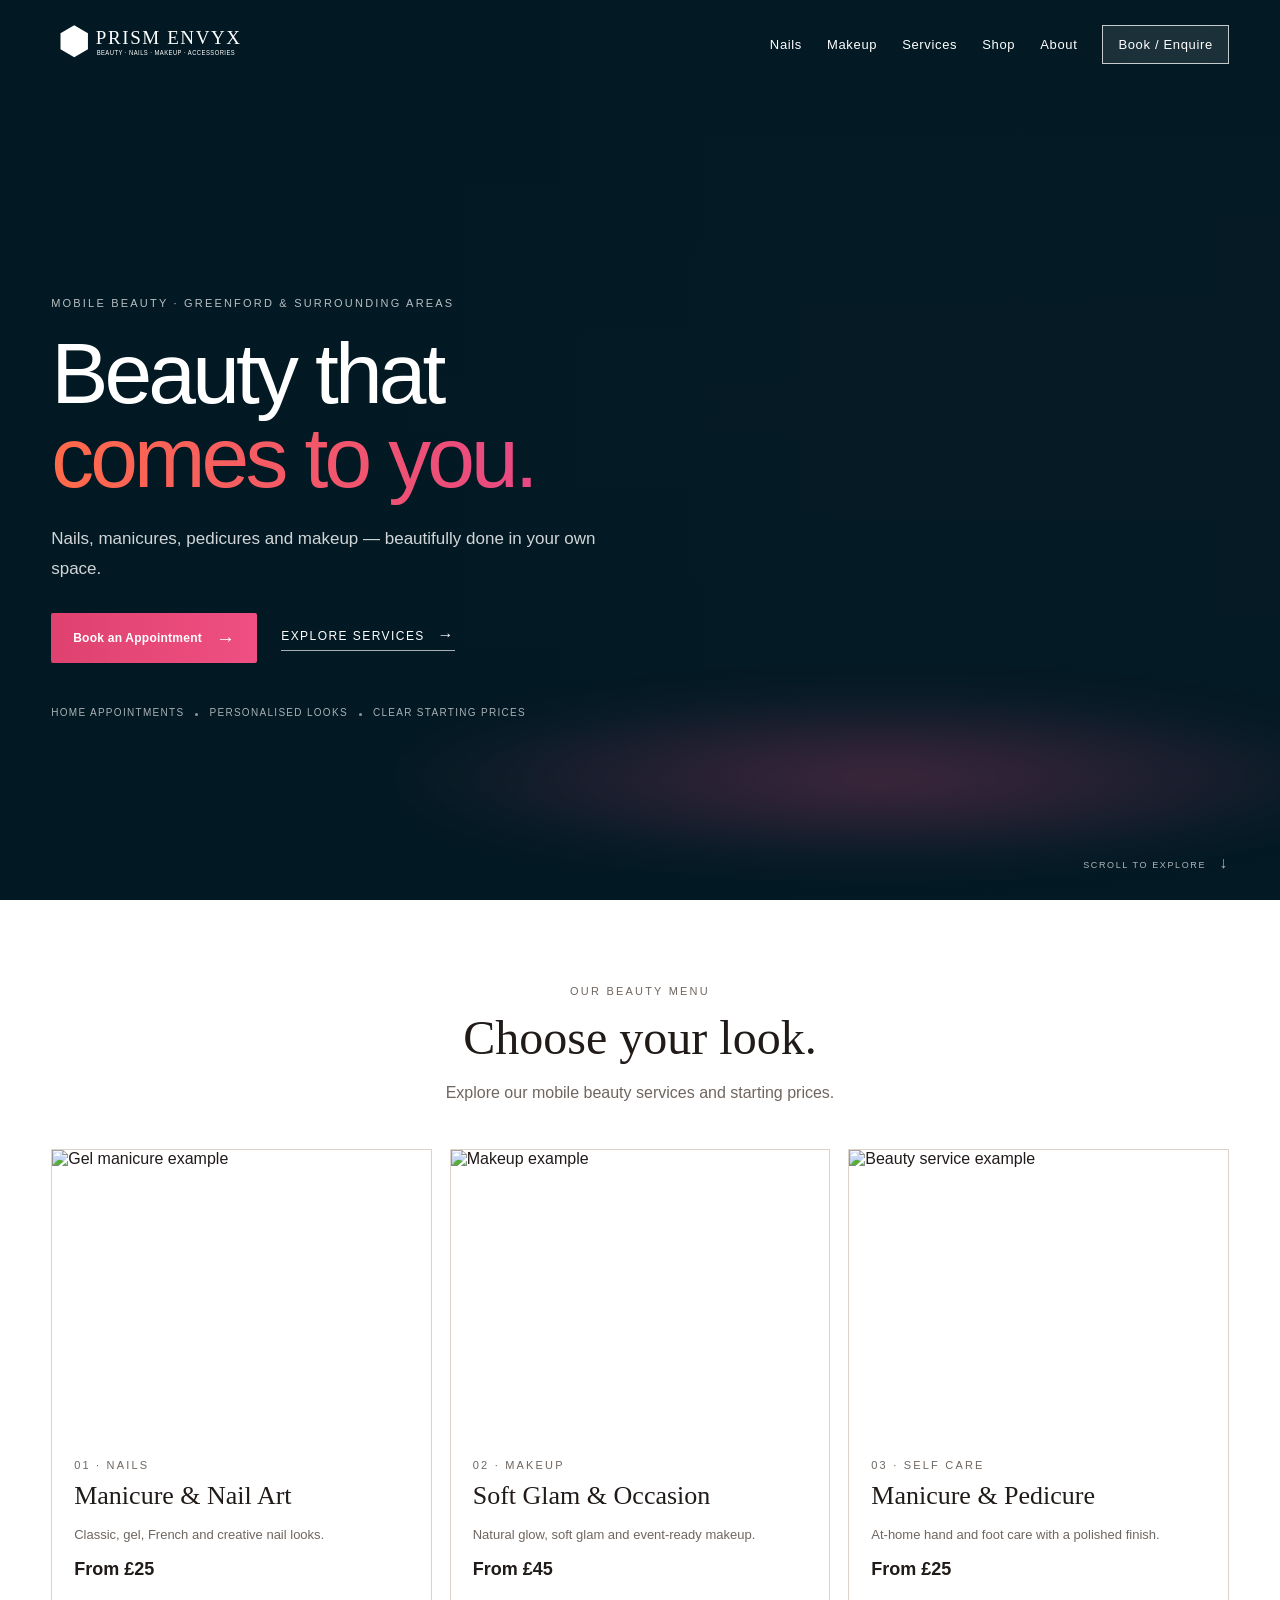
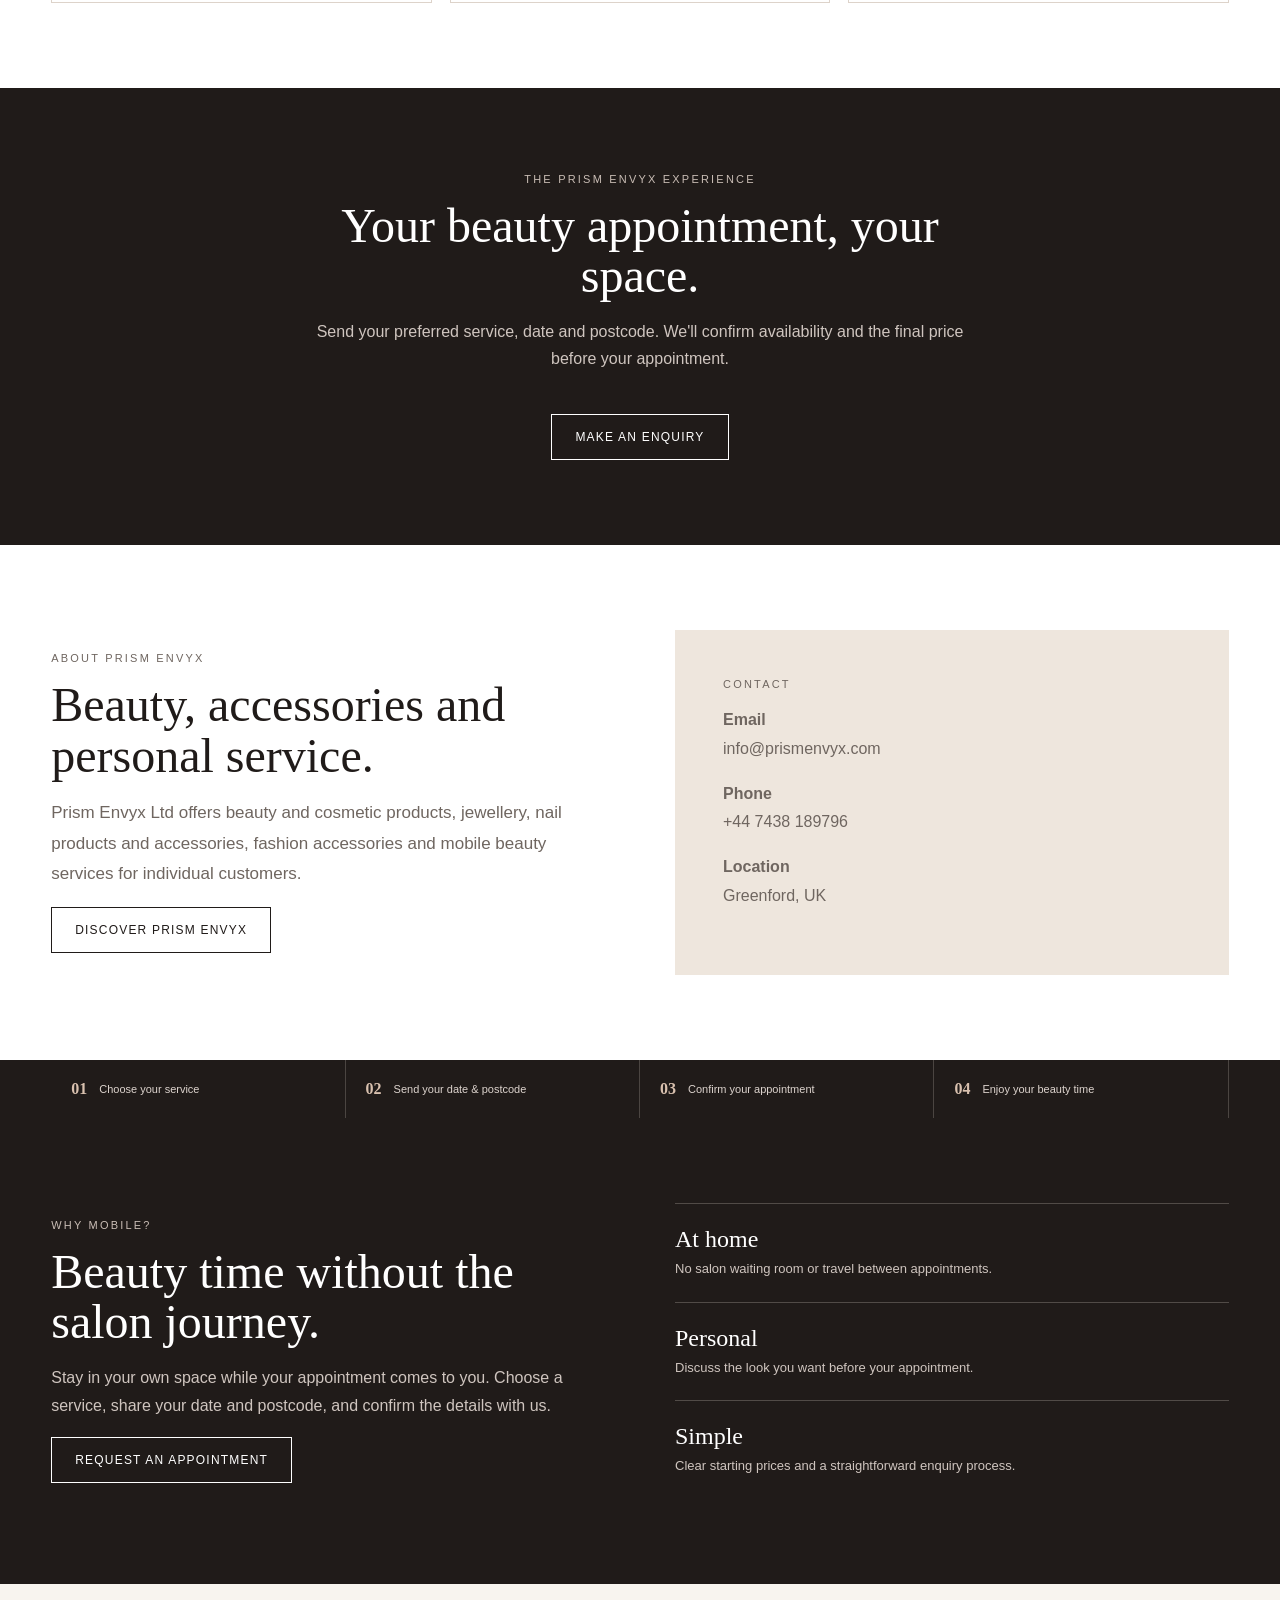
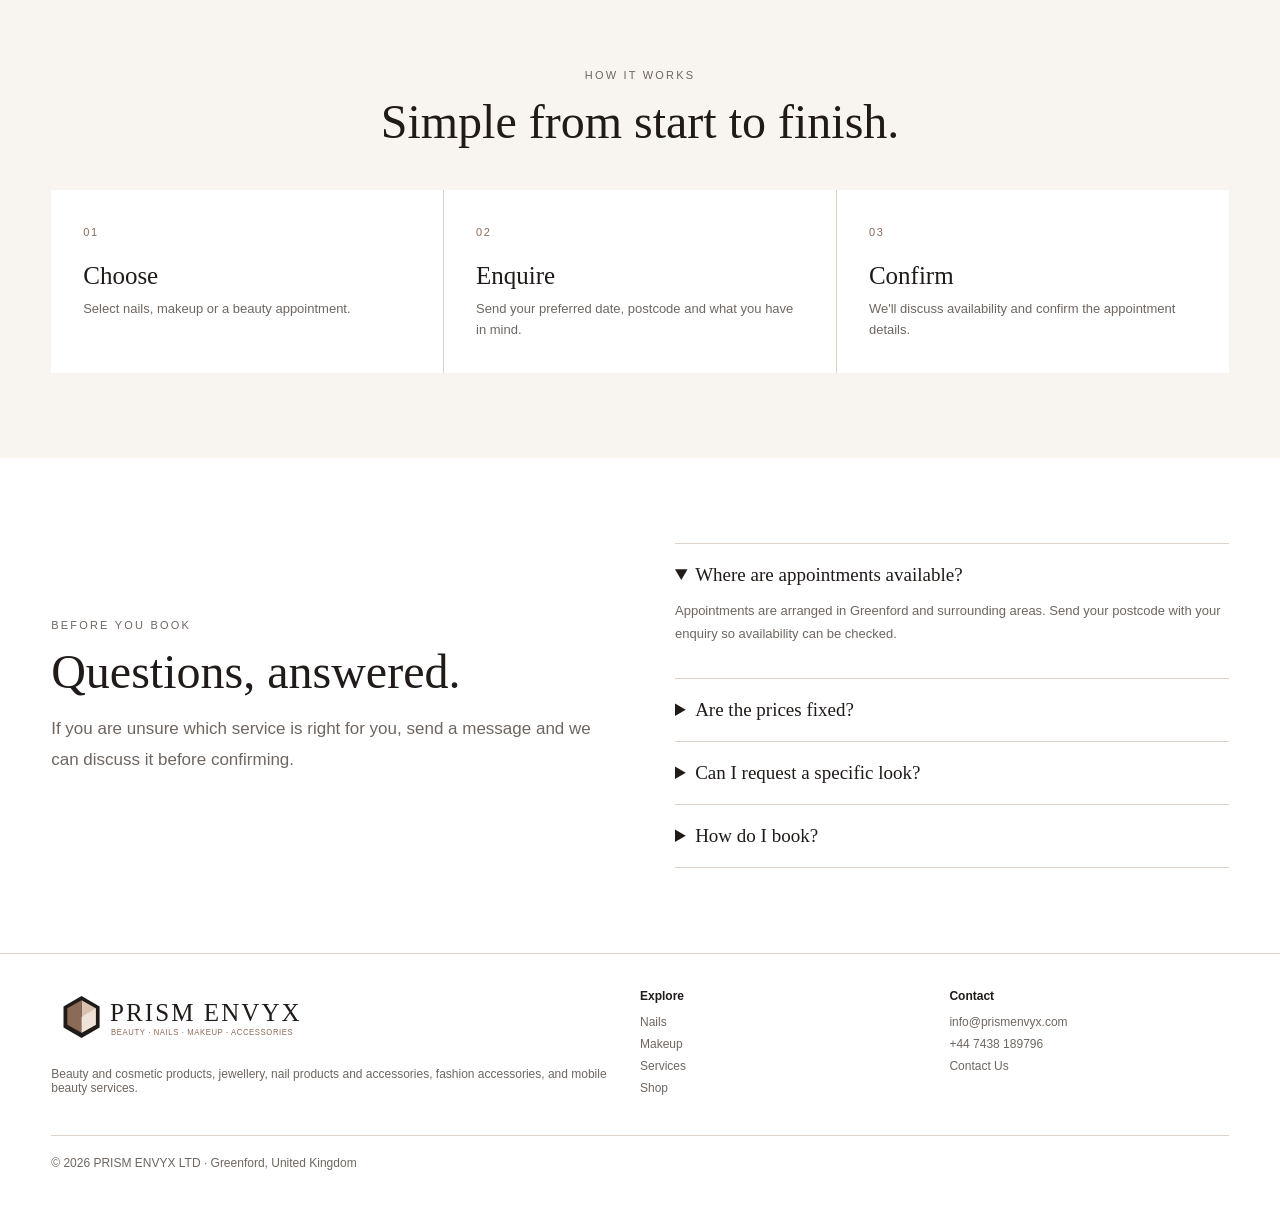
==== index.html @ 79319b86 "Refine homepage structure and replace broken service image" ====
<!doctype html><html lang="en"><head><meta charset="utf-8"><meta name="viewport" content="width=device-width,initial-scale=1">
<title>Prism Envyx | Beauty, Nails & Makeup</title><meta name="description" content="Prism Envyx — mobile nails, manicure, pedicure and makeup services, plus beauty products and accessories in the UK."><link rel="stylesheet" href="assets/style.css?v=20261006-video"><link rel="icon" href="assets/favicon.svg" type="image/svg+xml"></head><body class="home-page">
<header class="video-header"><div class="container nav"><a class="brand" href="index.html"><img src="assets/logo-v4.svg" alt="Prism Envyx"></a><button class="menu" data-menu aria-label="Open menu">☰</button><nav class="navlinks"><a href="nails.html">Nails</a><a href="makeup.html">Makeup</a><a href="services.html">Services</a><a href="shop.html">Shop</a><a href="about.html">About</a><a class="nav-cta" href="contact.html">Book / Enquire</a></nav></div></header>
<main><section class="video-hero">
<video class="video-hero-media" autoplay muted loop playsinline preload="metadata" poster="https://images.unsplash.com/photo-1709477542170-f11ee7d471a0?auto=format&fit=crop&w=1800&q=85" aria-hidden="true">
<source src="https://videos.pexels.com/video-files/3181792/3181792-uhd_2560_1440_25fps.mp4" type="video/mp4">
</video>
<div class="video-hero-overlay"></div>
<div class="video-hero-glow"></div>
<div class="container video-hero-content">
<div class="eyebrow">MOBILE BEAUTY · GREENFORD & SURROUNDING AREAS</div>
<h1><span>Beauty that</span> <em>comes to you.</em></h1>
<p class="video-hero-lead">Nails, manicures, pedicures and makeup — beautifully done in your own space.</p>
<div class="actions"><a class="btn video-btn-primary" href="contact.html">Book an Appointment <span>→</span></a><a class="video-text-link" href="services.html">Explore services <span>→</span></a></div>
<div class="video-hero-meta"><span>Home appointments</span><span>Personalised looks</span><span>Clear starting prices</span></div>
</div>
<div class="video-hero-scroll">SCROLL TO EXPLORE <span>↓</span></div>
</section>
<section><div class="container"><div class="section-head center"><div class="eyebrow">Our beauty menu</div><h2 class="serif">Choose your look.</h2><p>Explore our mobile beauty services and starting prices.</p></div><div class="service-menu">
<a class="service-card" href="nails.html"><img src="https://images.unsplash.com/photo-1604654894610-df63bc536371?auto=format&fit=crop&w=900&q=85" alt="Gel manicure example"><div class="pad"><span class="eyebrow">01 · Nails</span><h3>Manicure & Nail Art</h3><p class="small">Classic, gel, French and creative nail looks.</p><strong class="price">From £25</strong></div></a>
<a class="service-card" href="makeup.html"><img src="https://images.unsplash.com/photo-1516975080664-ed2fc6a32937?auto=format&fit=crop&w=900&q=85" alt="Makeup example"><div class="pad"><span class="eyebrow">02 · Makeup</span><h3>Soft Glam & Occasion</h3><p class="small">Natural glow, soft glam and event-ready makeup.</p><strong class="price">From £45</strong></div></a>
<a class="service-card" href="services.html"><img src="https://images.unsplash.com/photo-1632345031435-8727f6897d53?auto=format&fit=crop&w=1000&q=85" alt="Beauty service example"><div class="pad"><span class="eyebrow">03 · Self Care</span><h3>Manicure & Pedicure</h3><p class="small">At-home hand and foot care with a polished finish.</p><strong class="price">From £25</strong></div></a>
</div></div></section>
<section class="dark-section"><div class="container"><div class="section-head center"><div class="eyebrow">The Prism Envyx experience</div><h2 class="serif">Your beauty appointment, your space.</h2><p>Send your preferred service, date and postcode. We'll confirm availability and the final price before your appointment.</p></div><div class="center"><a class="btn" style="border-color:#fff;color:#fff" href="contact.html">Make an Enquiry</a></div></div></section>
<section><div class="container split"><div><div class="eyebrow">About Prism Envyx</div><h2 class="serif">Beauty, accessories and personal service.</h2><p class="lead">Prism Envyx Ltd offers beauty and cosmetic products, jewellery, nail products and accessories, fashion accessories and mobile beauty services for individual customers.</p><a class="btn" href="about.html">Discover Prism Envyx</a></div><div class="panel"><div class="eyebrow">Contact</div><p><strong>Email</strong><br><a href="mailto:info@prismenvyx.com">info@prismenvyx.com</a></p><p><strong>Phone</strong><br><a href="tel:+447438189796">+44 7438 189796</a></p><p><strong>Location</strong><br>Greenford, UK</p></div></div></section><section class="trust-strip"><div class="container trust-grid"><div><strong>01</strong><span>Choose your service</span></div><div><strong>02</strong><span>Send your date &amp; postcode</span></div><div><strong>03</strong><span>Confirm your appointment</span></div><div><strong>04</strong><span>Enjoy your beauty time</span></div></div></section><section class="dark-section"><div class="container split split-light"><div><div class="eyebrow">Why mobile?</div><h2 class="serif">Beauty time without the salon journey.</h2><p>Stay in your own space while your appointment comes to you. Choose a service, share your date and postcode, and confirm the details with us.</p><a class="btn" style="border-color:#fff;color:#fff" href="contact.html">Request an Appointment</a></div><div class="feature-list"><div><strong>At home</strong><span>No salon waiting room or travel between appointments.</span></div><div><strong>Personal</strong><span>Discuss the look you want before your appointment.</span></div><div><strong>Simple</strong><span>Clear starting prices and a straightforward enquiry process.</span></div></div></div></section><section class="cream-section"><div class="container"><div class="section-head center"><div class="eyebrow">How it works</div><h2 class="serif">Simple from start to finish.</h2></div><div class="steps"><div><span>01</span><h3>Choose</h3><p>Select nails, makeup or a beauty appointment.</p></div><div><span>02</span><h3>Enquire</h3><p>Send your preferred date, postcode and what you have in mind.</p></div><div><span>03</span><h3>Confirm</h3><p>We'll discuss availability and confirm the appointment details.</p></div></div></div></section><section class="faq-section"><div class="container split"><div><div class="eyebrow">Before you book</div><h2 class="serif">Questions, answered.</h2><p class="lead">If you are unsure which service is right for you, send a message and we can discuss it before confirming.</p></div><div class="faq"><details open><summary>Where are appointments available?</summary><p>Appointments are arranged in Greenford and surrounding areas. Send your postcode with your enquiry so availability can be checked.</p></details><details><summary>Are the prices fixed?</summary><p>Prices shown are starting prices. Final pricing can depend on the service, design and requirements and will be confirmed before the appointment.</p></details><details><summary>Can I request a specific look?</summary><p>Yes. Include a reference photo or describe the look in your enquiry.</p></details><details><summary>How do I book?</summary><p>Use the Book / Enquire button and send your preferred service, date and postcode.</p></details></div></div></section></main>
<footer><div class="container footer-grid"><div><a class="brand footer-brand" href="index.html"><img src="assets/logo-v4.svg" alt="Prism Envyx"></a><p>Beauty and cosmetic products, jewellery, nail products and accessories, fashion accessories, and mobile beauty services.</p></div><div><div class="footer-title">Explore</div><div class="footer-links"><a href="nails.html">Nails</a><a href="makeup.html">Makeup</a><a href="services.html">Services</a><a href="shop.html">Shop</a></div></div><div><div class="footer-title">Contact</div><div class="footer-links"><a href="mailto:info@prismenvyx.com">info@prismenvyx.com</a><a href="tel:+447438189796">+44 7438 189796</a><a href="contact.html">Contact Us</a></div></div></div><div class="container" style="margin-top:28px;padding-top:20px;border-top:1px solid #ddd3ca">© 2026 PRISM ENVYX LTD · Greenford, United Kingdom</div></footer><script src="assets/site.js"></script></body></html>
---- assets/style.css ----
:root{
  --ink:#201b19;--muted:#6f6660;--cream:#f8f4ef;--sand:#eee6dd;
  --line:#ddd3ca;--accent:#8b6a58;--white:#fff;--max:1180px;
}
*{box-sizing:border-box}
html{scroll-behavior:smooth}
body{margin:0;color:var(--ink);font-family:Inter,Arial,sans-serif;background:#fff}
a{color:inherit;text-decoration:none}
img{max-width:100%;display:block}
.container{width:min(var(--max),92%);margin:auto}
.serif{font-family:Georgia,"Times New Roman",serif}
.announcement{background:var(--ink);color:#fff;text-align:center;padding:9px 15px;font-size:12px;letter-spacing:.08em}
header{background:#fff;border-bottom:1px solid var(--line);position:sticky;top:0;z-index:20}
.nav{min-height:76px;display:flex;align-items:center;justify-content:space-between;gap:24px}
.logo{font-weight:700;letter-spacing:.2em;font-size:18px}
.navlinks{display:flex;gap:25px;font-size:13px;letter-spacing:.05em}
.navlinks a:hover{text-decoration:underline}
.menu{display:none;border:0;background:none;font-size:25px}
.hero{background:var(--cream);display:grid;grid-template-columns:1fr 1fr;min-height:620px}
.hero-copy{padding:90px 8%;display:flex;justify-content:center;flex-direction:column}
.eyebrow{text-transform:uppercase;letter-spacing:.2em;font-size:11px;color:var(--muted);margin-bottom:16px}
h1{font-size:clamp(46px,6vw,78px);line-height:.98;font-weight:400;margin:0 0 24px}
h2{font-size:clamp(32px,4vw,48px);line-height:1.05;font-weight:400;margin:0 0 16px}
.lead{font-size:17px;line-height:1.75;color:var(--muted);max-width:580px}
.hero-art{min-height:620px;background:
 radial-gradient(circle at 30% 35%,#fff 0 8%,transparent 8.5%),
 radial-gradient(circle at 68% 62%,#d8c7b9 0 13%,transparent 13.5%),
 linear-gradient(135deg,#d8c8bb,#f5eee8 55%,#c9b3a4)}
.hero-art:after{content:"PRISM ENVYX";display:grid;place-items:center;height:100%;font-family:Georgia,serif;font-size:clamp(32px,5vw,68px);letter-spacing:.08em;color:rgba(32,27,25,.2)}
.actions{display:flex;gap:12px;flex-wrap:wrap;margin-top:28px}
.btn{display:inline-flex;align-items:center;justify-content:center;min-height:46px;padding:13px 23px;border:1px solid var(--ink);font-size:12px;letter-spacing:.1em;text-transform:uppercase}
.btn.dark{background:var(--ink);color:#fff}
section{padding:85px 0}
.center{text-align:center}
.section-head{max-width:680px;margin:0 auto 42px}
.section-head p{color:var(--muted);line-height:1.7}
.categories{display:grid;grid-template-columns:repeat(4,1fr);gap:15px}
.category{background:var(--cream);min-height:235px;padding:25px;display:flex;flex-direction:column;justify-content:flex-end;border:1px solid transparent;transition:.2s}
.category:hover{border-color:var(--line);transform:translateY(-3px)}
.category .num{margin-bottom:auto;color:var(--muted);font-size:11px;letter-spacing:.15em}
.category h3{font-family:Georgia,serif;font-weight:400;font-size:25px;margin:0 0 7px}
.category p{margin:0;color:var(--muted);font-size:13px;line-height:1.55}
.dark-section{background:var(--ink);color:#fff}
.dark-section .eyebrow{color:#c9bdb5}
.dark-section .section-head p{color:#cfc5bf}
.services{display:grid;grid-template-columns:repeat(3,1fr);gap:1px;background:#4e4844}
.service{background:var(--ink);padding:34px;min-height:250px}
.service .num{color:#c9bdb5;font-size:11px;letter-spacing:.15em}
.service h3{font-family:Georgia,serif;font-size:28px;font-weight:400;margin:30px 0 12px}
.service p{color:#cfc5bf;line-height:1.65;font-size:14px}
.split{display:grid;grid-template-columns:1fr 1fr;gap:70px;align-items:center}
.panel{background:var(--sand);padding:48px}
.panel p,.split p{color:var(--muted);line-height:1.8}
.stats{display:grid;grid-template-columns:1fr 1fr;gap:20px;margin-top:30px}
.stat{border-top:1px solid var(--line);padding-top:14px}.stat strong{display:block;font-size:24px}.stat span{font-size:12px;color:var(--muted)}
.cta{background:var(--cream);text-align:center;padding:85px 20px}
footer{border-top:1px solid var(--line);padding:35px 0;color:var(--muted);font-size:12px}
.footer-grid{display:grid;grid-template-columns:2fr 1fr 1fr;gap:30px}
.footer-title{color:var(--ink);font-weight:600;margin-bottom:12px}
.footer-links{display:grid;gap:8px}
.page-hero{background:var(--cream);padding:90px 0;text-align:center}
.page-hero p{max-width:650px;margin:auto;color:var(--muted);line-height:1.7}
.product-grid{display:grid;grid-template-columns:repeat(4,1fr);gap:18px}
.product-card{border:1px solid var(--line);background:#fff}
.product-image{aspect-ratio:1/1;background:linear-gradient(135deg,#f0e8e0,#ddd0c5);display:grid;place-items:center;color:#8b7b70;font-family:Georgia,serif;font-size:20px}
.product-info{padding:16px}.product-info h3{margin:0 0 7px;font-family:Georgia,serif;font-weight:400;font-size:20px}.product-info p{margin:0;color:var(--muted);font-size:13px;line-height:1.5}
.notice{padding:15px;background:#f5f0eb;border-left:3px solid var(--accent);color:var(--muted);line-height:1.6}
.form{display:grid;gap:15px;max-width:700px;margin:auto}.form label{font-size:12px;letter-spacing:.06em}.form input,.form textarea{width:100%;padding:14px;border:1px solid var(--line);font:inherit}.form textarea{min-height:150px;resize:vertical}
@media(max-width:850px){
 .navlinks{display:none}.menu{display:block}.hero{grid-template-columns:1fr}.hero-art{min-height:350px;order:-1}.hero-copy{padding:65px 7%}
 .categories,.product-grid{grid-template-columns:1fr 1fr}.services{grid-template-columns:1fr}.split{grid-template-columns:1fr;gap:30px}.footer-grid{grid-template-columns:1fr 1fr}
}
@media(max-width:520px){.categories,.product-grid,.footer-grid{grid-template-columns:1fr}section{padding:65px 0}.panel{padding:30px}}

/* Prism Envyx 2026 service upgrade */
.service-menu{display:grid;grid-template-columns:repeat(3,1fr);gap:18px}.service-card{border:1px solid var(--line);background:#fff;overflow:hidden;transition:.2s}.service-card:hover{transform:translateY(-4px);box-shadow:0 15px 35px rgba(32,27,25,.10)}.service-card img{width:100%;aspect-ratio:4/3;object-fit:cover}.service-card .pad{padding:22px}.service-card h3{font-family:Georgia,serif;font-weight:400;font-size:26px;margin:8px 0}.price{font-weight:700;font-size:18px}.small{font-size:13px;color:var(--muted);line-height:1.65}.chips{display:flex;flex-wrap:wrap;gap:8px;margin:16px 0}.chip{border:1px solid var(--line);padding:7px 11px;font-size:11px;text-transform:uppercase;letter-spacing:.08em}.gallery-grid{display:grid;grid-template-columns:repeat(3,1fr);gap:16px}.gallery-grid img{width:100%;aspect-ratio:1/1;object-fit:cover}.contact-grid{display:grid;grid-template-columns:.8fr 1.2fr;gap:35px}.contact-box{background:var(--ink);color:#fff;padding:38px}.contact-box p{color:#d7cfca;line-height:1.7}.form-grid{display:grid;grid-template-columns:1fr 1fr;gap:15px}.form-grid .full{grid-column:1/-1}.form-grid input,.form-grid select,.form-grid textarea{width:100%;padding:13px;border:1px solid var(--line);font:inherit}.form-grid textarea{min-height:140px;resize:vertical}@media(max-width:850px){.service-menu,.gallery-grid,.contact-grid{grid-template-columns:1fr}.form-grid{grid-template-columns:1fr}.form-grid .full{grid-column:auto}}

.product-image{position:relative;overflow:hidden;aspect-ratio:1/1;background:linear-gradient(135deg,#f0e8e0,#ddd0c5);display:grid;place-items:center}.product-image img{width:100%;height:100%;object-fit:cover}.image-label{position:absolute;left:10px;bottom:10px;background:rgba(32,27,25,.82);color:#fff;padding:6px 9px;font-size:9px;letter-spacing:.12em}.product-badge{font-size:9px;letter-spacing:.12em;text-transform:uppercase;color:var(--accent);margin-bottom:7px}.product-bottom{display:flex;align-items:center;justify-content:space-between;gap:10px;margin-top:15px}.product-bottom strong{font-size:18px}.product-bottom .btn{min-height:36px;padding:8px 12px;font-size:10px}.chips .chip{color:var(--ink)}

/* Prism Envyx brand + shop catalogue upgrade */
.brand{display:inline-flex;align-items:center}.brand img{width:210px;height:auto;display:block}.footer-brand img{width:190px}.copyright{margin-top:28px;padding-top:20px;border-top:1px solid var(--line)}
.shop-hero{padding:82px 0 72px}.shop-controls{padding:28px 0 20px;background:#fff;border-bottom:1px solid var(--line);position:sticky;top:76px;z-index:10}
.shop-toolbar{display:flex;gap:20px;align-items:flex-start;justify-content:space-between}.category-tabs{display:flex;flex-wrap:wrap;gap:8px}
.category-tab{border:1px solid var(--line);background:#fff;padding:10px 14px;font:inherit;font-size:11px;letter-spacing:.08em;text-transform:uppercase;cursor:pointer;transition:.2s}
.category-tab:hover{border-color:var(--ink);transform:translateY(-1px)}.category-tab.active{background:var(--ink);color:#fff;border-color:var(--ink)}
.shop-search{display:flex;align-items:center;gap:10px;white-space:nowrap;font-size:10px;text-transform:uppercase;letter-spacing:.12em;color:var(--muted)}
.shop-search input{width:220px;padding:11px 13px;border:1px solid var(--line);font:inherit;text-transform:none;letter-spacing:0;background:#fff}
.shop-status{display:flex;justify-content:space-between;gap:20px;margin-top:14px;color:var(--muted);font-size:11px}
.shop-category{padding:70px 0}.shop-category:nth-of-type(even){background:#fbf9f7}
.product-card{overflow:hidden;transition:.2s}.product-card:hover{transform:translateY(-4px);box-shadow:0 14px 30px rgba(32,27,25,.09)}
.product-image{position:relative;aspect-ratio:1/1;background:linear-gradient(135deg,#f0e8e0,#ddd0c5);overflow:hidden}
.product-image img{width:100%;height:100%;object-fit:cover;transition:transform .35s}.product-card:hover .product-image img{transform:scale(1.035)}
.image-fallback:before{content:"PRISM ENVYX";display:grid;place-items:center;height:100%;font-family:Georgia,serif;font-size:20px;color:#8b6a58}
.empty-results{padding:90px 0}
@media(max-width:900px){.shop-toolbar{flex-direction:column}.shop-search{width:100%}.shop-search input{width:100%}.shop-controls{position:static}.brand img{width:180px}}
@media(max-width:520px){.brand img{width:155px}.category-tabs{gap:6px}.category-tab{padding:9px 10px}.shop-status{flex-direction:column;gap:5px}}
.nav-cta{background:var(--ink);color:#fff!important;padding:11px 15px}.hero-photo{position:relative;background-position:center}.hero-photo:after{display:none}.hero-photo-caption{position:absolute;right:24px;bottom:24px;background:rgba(32,27,25,.82);color:#fff;padding:10px 13px;font-size:10px;letter-spacing:.14em;text-transform:uppercase}.hero-note{display:flex;gap:18px;flex-wrap:wrap;margin-top:28px;color:var(--muted);font-size:11px}.trust-strip{padding:0;background:var(--ink);color:#fff}.trust-grid{display:grid;grid-template-columns:repeat(4,1fr)}.trust-grid div{padding:20px;border-right:1px solid #4b4541;display:flex;gap:12px;align-items:center}.trust-grid strong{font-family:Georgia,serif;color:#d9c1af}.trust-grid span{font-size:11px;color:#ddd4ce}.card-link{display:block;margin-top:15px;font-size:11px;text-transform:uppercase;letter-spacing:.12em;text-decoration:underline;text-underline-offset:4px}.split-light p{color:#cfc5bf}.feature-list{display:grid;gap:0}.feature-list>div{padding:22px 0;border-top:1px solid #514b47}.feature-list strong{display:block;font-family:Georgia,serif;font-size:24px;font-weight:400}.feature-list span{display:block;margin-top:6px;color:#cfc5bf;font-size:13px;line-height:1.6}.cream-section{background:var(--cream)}.steps{display:grid;grid-template-columns:repeat(3,1fr);gap:1px;background:var(--line)}.steps>div{background:#fff;padding:32px}.steps span{font-size:11px;letter-spacing:.15em;color:var(--accent)}.steps h3{font-family:Georgia,serif;font-size:25px;font-weight:400;margin:22px 0 8px}.steps p{color:var(--muted);font-size:13px;line-height:1.65;margin:0}.faq-section{background:#fff}.faq{border-top:1px solid var(--line)}details{border-bottom:1px solid var(--line);padding:20px 0}summary{cursor:pointer;font-family:Georgia,serif;font-size:19px}details p{color:var(--muted);line-height:1.7;font-size:13px}.center-actions{justify-content:center}.service-hero{background:var(--cream);padding:80px 0}.service-hero-grid{display:grid;grid-template-columns:1fr 1fr;gap:60px;align-items:center}.service-hero-grid>img{width:100%;height:560px;object-fit:cover}.contact-highlights{display:grid;gap:0;margin:30px 0}.contact-highlights div{padding:17px 0;border-top:1px solid #514b47}.contact-highlights strong{display:block;font-family:Georgia,serif;font-size:19px}.contact-highlights span{display:block;margin-top:4px;color:#cfc5bf;font-size:12px;line-height:1.6}@media(max-width:850px){.trust-grid{grid-template-columns:1fr 1fr}.trust-grid div{border-bottom:1px solid #4b4541}.service-hero-grid{grid-template-columns:1fr;gap:35px}.service-hero-grid>img{height:420px}.nav-cta{display:inline-flex}.hero-note{gap:10px}.steps{grid-template-columns:1fr}}@media(max-width:520px){.trust-grid{grid-template-columns:1fr}.service-hero{padding:55px 0}.service-hero-grid>img{height:330px}.feature-list strong{font-size:21px}}
/* Premium editorial shop */
.premium-shop-hero{padding:92px 0;background:var(--cream)}
.shop-hero-grid{display:grid;grid-template-columns:1fr .9fr;gap:70px;align-items:center}
.shop-hero-grid p{max-width:570px;color:var(--muted);font-size:17px;line-height:1.8}
.shop-hero-image{height:560px;overflow:hidden;background:var(--sand)}
.shop-hero-image img{width:100%;height:100%;object-fit:cover}
.shop-intro{padding:75px 0 30px}
.premium-toolbar{margin-top:35px;padding:18px 0;border-top:1px solid var(--line);border-bottom:1px solid var(--line)}
.premium-category{padding:72px 0}
.premium-category.soft-section{background:#fbf9f7}
.premium-product-grid{grid-template-columns:repeat(3,1fr);gap:24px}
.premium-product{border:0;background:#fff}
.premium-product:hover{box-shadow:0 18px 40px rgba(32,27,25,.10)}
.premium-product .product-image{aspect-ratio:4/4.5}
.premium-product .product-info{padding:22px 2px 4px}
.premium-product .product-info h3{font-size:25px;margin:7px 0 9px}
.premium-product .product-info p{max-width:390px;font-size:13px}
.enquire-label{font-size:10px;letter-spacing:.11em;text-transform:uppercase;color:var(--muted)}
.shop-final-cta{padding:100px 0}
.shop-final-cta p{max-width:580px;margin:0 auto;color:#cfc5bf;line-height:1.8}
@media(max-width:850px){
 .shop-hero-grid{grid-template-columns:1fr;gap:35px}.shop-hero-image{height:430px}
 .premium-product-grid{grid-template-columns:1fr 1fr}
}
@media(max-width:520px){
 .premium-shop-hero{padding:65px 0}.shop-hero-image{height:360px}.premium-product-grid{grid-template-columns:1fr}
 .premium-category{padding:58px 0}.premium-product .product-info{padding-top:18px}
}

/* Larger brand lockup for clear desktop and mobile readability */
.brand img{width:300px}.footer-brand img{width:250px}
@media(max-width:900px){.brand img{width:250px}}
@media(max-width:520px){.brand img{width:225px}.footer-brand img{width:210px}}

/* Cinematic video homepage hero */
.video-header{position:absolute;top:0;left:0;width:100%;z-index:30;background:transparent;border:0;color:#fff}
.video-header .nav{min-height:88px}
.video-header .navlinks{align-items:center;color:#fff}
.video-header .navlinks a:hover{text-decoration:none;opacity:.78}
.video-header .nav-cta{background:rgba(255,255,255,.10);border:1px solid rgba(255,255,255,.75);backdrop-filter:blur(8px);-webkit-backdrop-filter:blur(8px)}
.video-header .brand img{filter:brightness(0) invert(1);width:190px}
.video-header .menu{color:#fff}
.video-hero{position:relative;min-height:100svh;height:760px;overflow:hidden;background:#061b25;color:#fff;display:flex;align-items:center}
.video-hero-media{position:absolute;inset:0;width:100%;height:100%;object-fit:cover;object-position:center;z-index:0}
.video-hero-overlay{position:absolute;inset:0;z-index:1;background:linear-gradient(90deg,rgba(2,25,35,.96) 0%,rgba(2,25,35,.84) 31%,rgba(2,25,35,.40) 63%,rgba(2,25,35,.38) 100%),linear-gradient(0deg,rgba(2,25,35,.62) 0%,rgba(2,25,35,.05) 55%,rgba(2,25,35,.56) 100%)}
.video-hero-glow{position:absolute;z-index:2;inset:auto -10% 3% 28%;height:190px;background:radial-gradient(ellipse,rgba(226,73,132,.28),transparent 68%);filter:blur(18px);pointer-events:none}
.video-hero-content{position:relative;z-index:4;padding-top:115px}
.video-hero-content .eyebrow{color:rgba(255,255,255,.72);font-size:11px;margin-bottom:22px}
.video-hero h1{font-family:Inter,Arial,sans-serif;font-size:clamp(52px,6.7vw,92px);line-height:.98;font-weight:400;letter-spacing:-.045em;max-width:850px;margin:0 0 25px}
.video-hero h1 span{display:block;color:#fff}
.video-hero h1 em{font-style:normal;background:linear-gradient(90deg,#ff6a4a,#e84884);-webkit-background-clip:text;background-clip:text;color:transparent}
.video-hero-lead{max-width:590px;margin:0;color:rgba(255,255,255,.82);font-size:17px;line-height:1.75}
.video-hero .actions{align-items:center;margin-top:30px}
.video-btn-primary{background:linear-gradient(90deg,#df426f,#ef4f82);border:0;color:#fff;min-height:50px;padding:14px 22px;font-weight:600;letter-spacing:.02em;text-transform:none;border-radius:2px}
.video-btn-primary span{font-size:19px;margin-left:14px;line-height:1}
.video-text-link{color:#fff;font-size:12px;letter-spacing:.12em;text-transform:uppercase;border-bottom:1px solid rgba(255,255,255,.65);padding-bottom:6px;margin-left:12px}
.video-text-link span{margin-left:8px;font-size:16px}
.video-hero-meta{display:flex;flex-wrap:wrap;gap:25px;margin-top:44px;color:rgba(255,255,255,.66);font-size:10px;letter-spacing:.13em;text-transform:uppercase}
.video-hero-meta span{position:relative}
.video-hero-meta span:not(:last-child):after{content:"";position:absolute;right:-14px;top:50%;width:3px;height:3px;border-radius:50%;background:rgba(255,255,255,.55)}
.video-hero-scroll{position:absolute;z-index:5;right:4%;bottom:28px;color:rgba(255,255,255,.68);font-size:9px;letter-spacing:.18em}
.video-hero-scroll span{font-size:16px;margin-left:9px}
@media(max-width:900px){
 .video-header .nav{min-height:76px}.video-header .brand img{width:180px}
 .video-hero{height:760px;min-height:100svh;align-items:flex-end;padding-bottom:65px}
 .video-hero-content{padding-top:110px}
 .video-hero-overlay{background:linear-gradient(90deg,rgba(2,25,35,.94),rgba(2,25,35,.56)),linear-gradient(0deg,rgba(2,25,35,.78),rgba(2,25,35,.18))}
 .video-hero-media{object-position:center}
 .video-hero h1{font-size:clamp(48px,10vw,72px)}
 .video-hero-scroll{display:none}
}
@media(max-width:520px){
 .video-header .brand img{width:165px}
 .video-header .nav{padding:0 4%;min-height:72px}
 .video-hero{height:760px;padding-bottom:48px}
 .video-hero-content{padding-top:95px}
 .video-hero h1{font-size:50px;line-height:1}
 .video-hero-lead{font-size:15px;line-height:1.65}
 .video-hero .actions{align-items:flex-start;flex-direction:column;gap:18px}
 .video-text-link{margin-left:0}
 .video-hero-meta{gap:16px;margin-top:32px;line-height:1.5}
 .video-hero-meta span:not(:last-child):after{display:none}
}
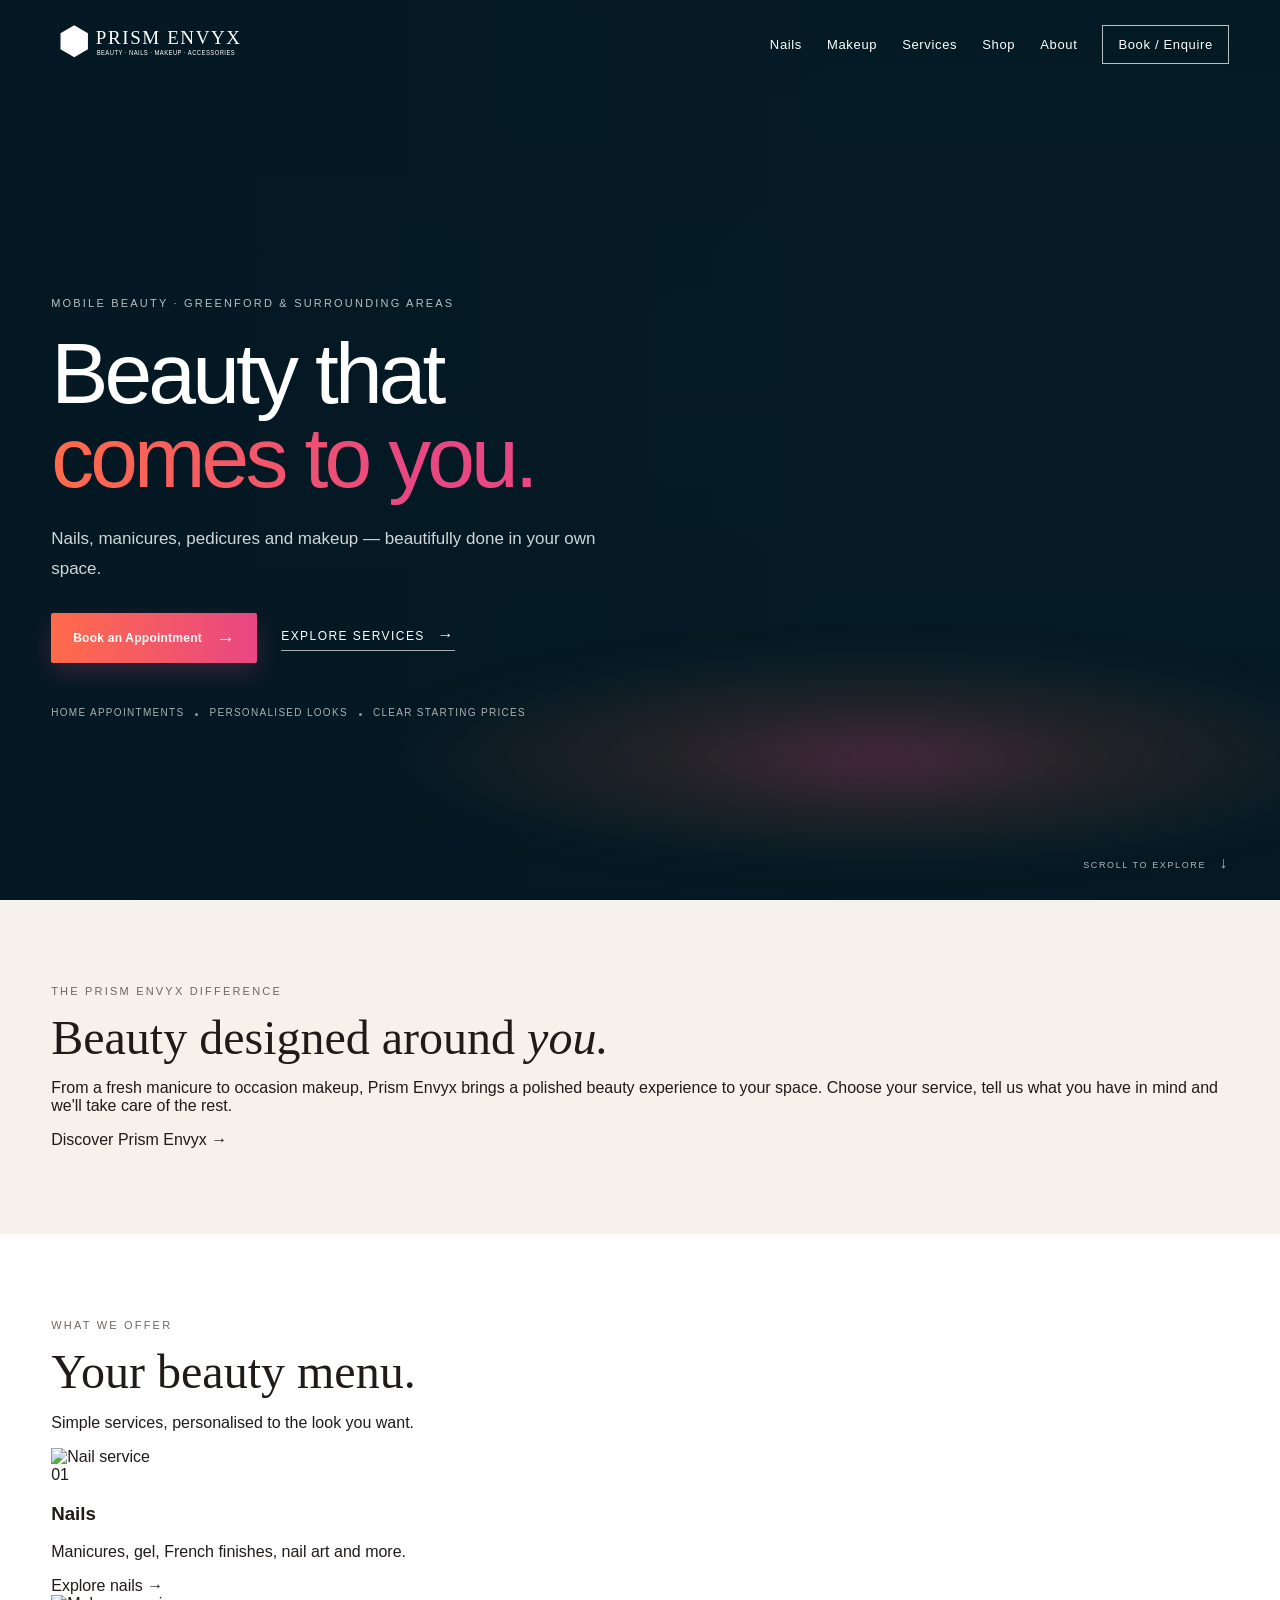
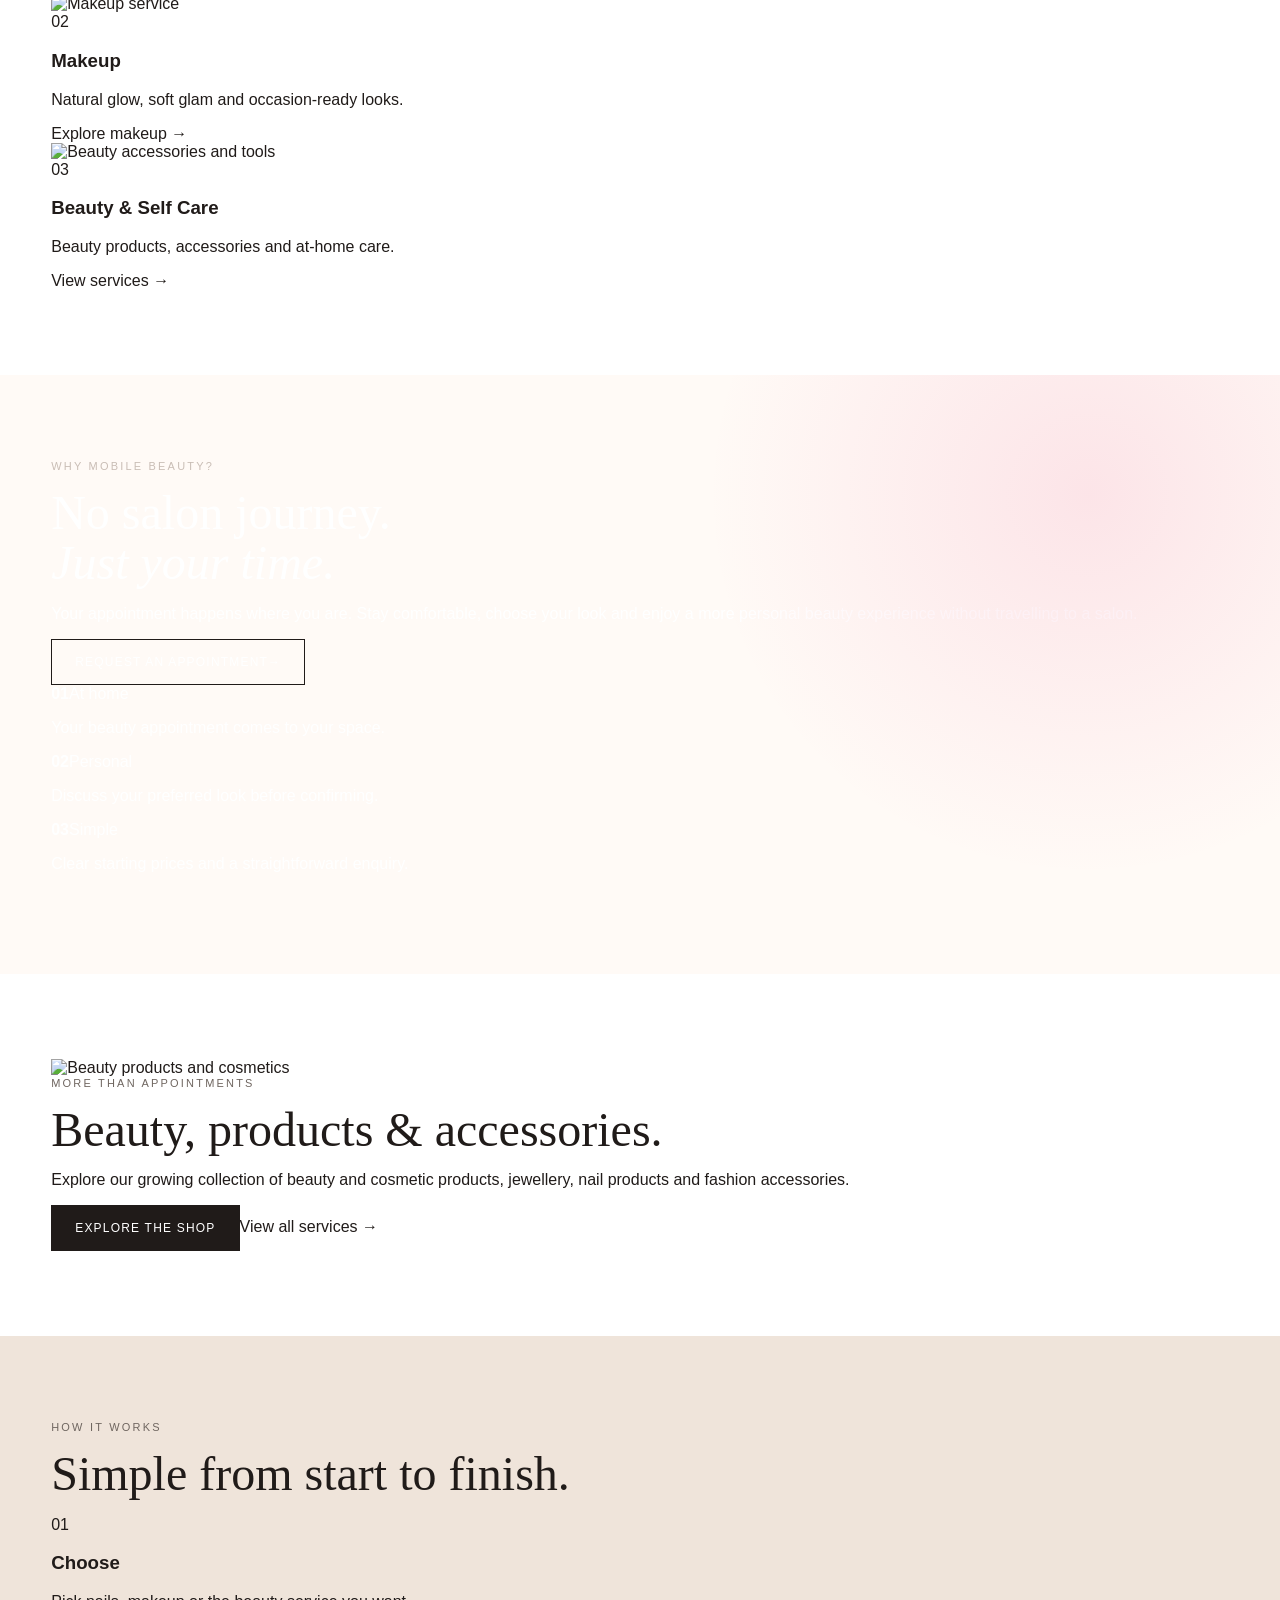
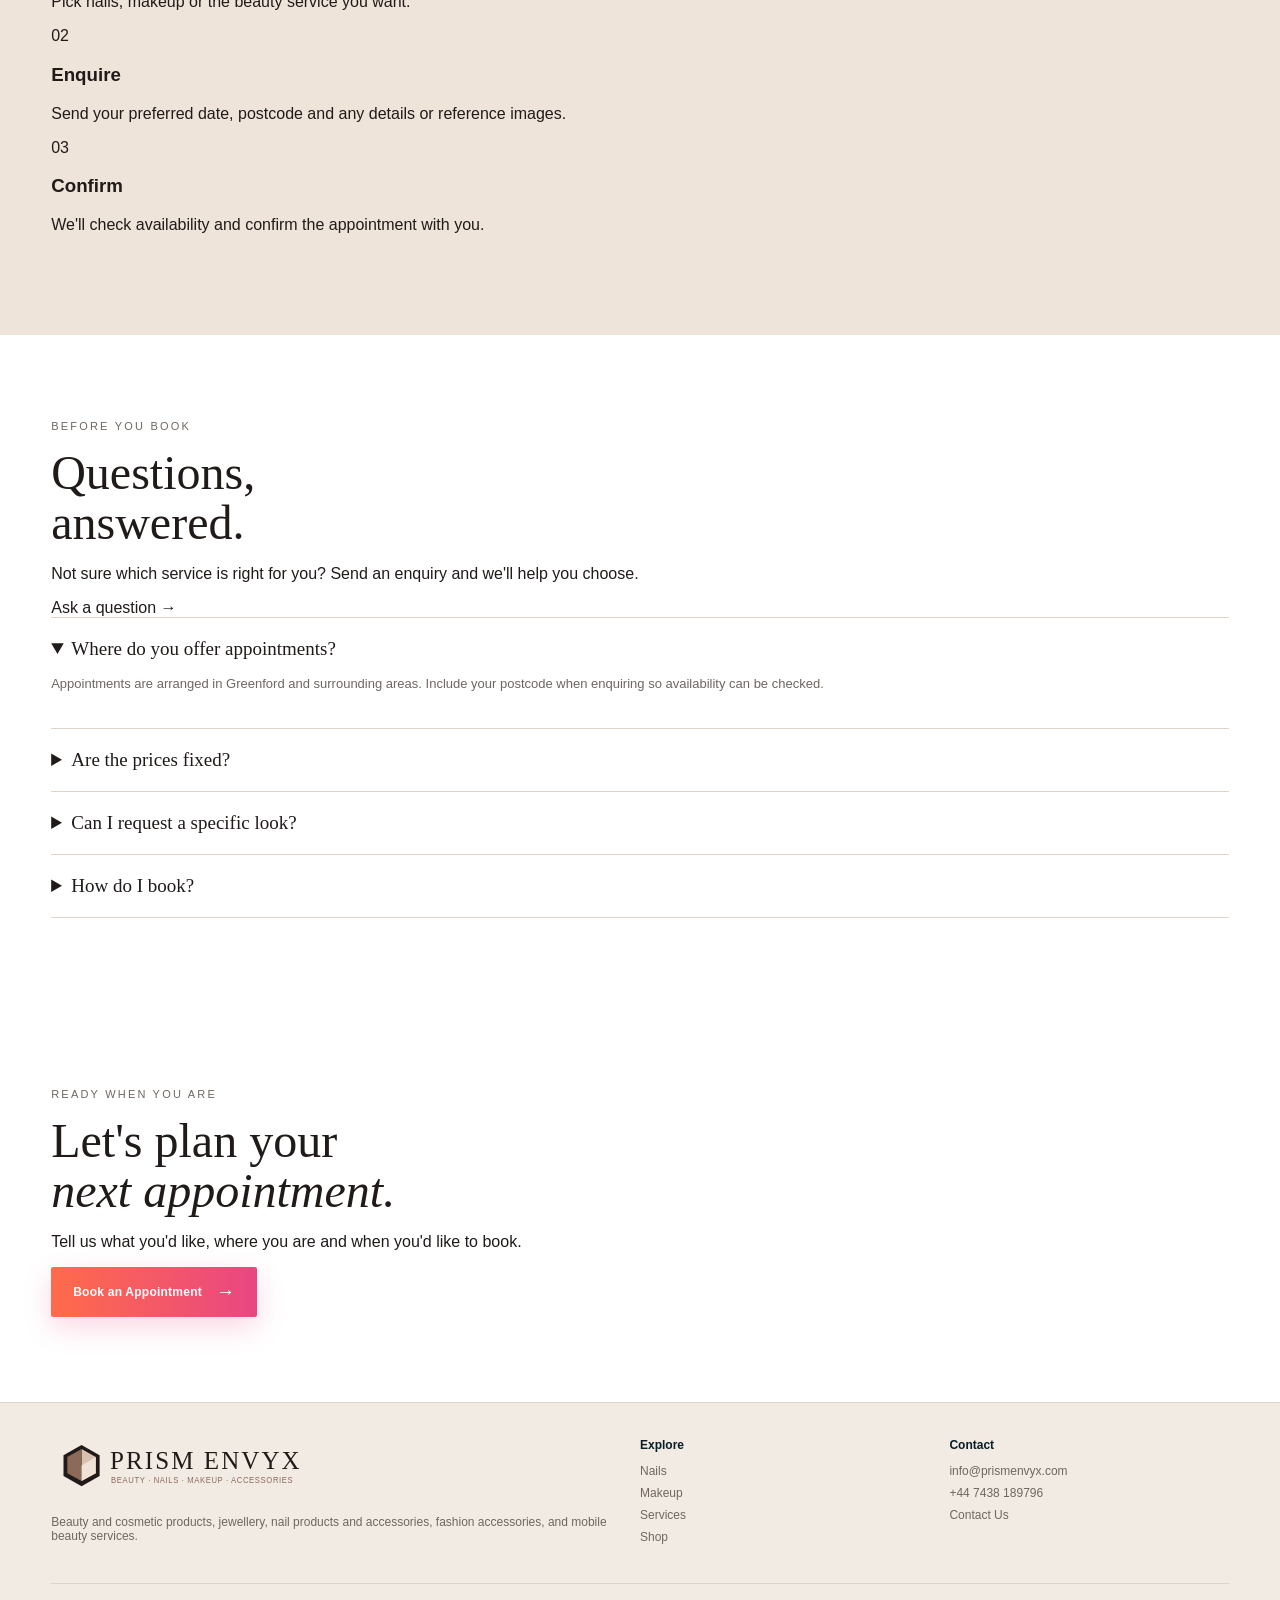
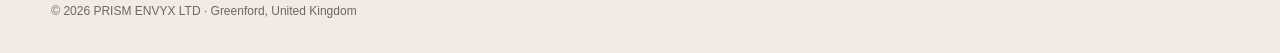
==== commit efa9c025: "Redesign homepage with premium editorial structure inspired by leading corporate sites" ====
--- a/index.html
+++ b/index.html
@@ -1,26 +1,61 @@
 <!doctype html><html lang="en"><head><meta charset="utf-8"><meta name="viewport" content="width=device-width,initial-scale=1">
 <title>Prism Envyx | Beauty, Nails & Makeup</title><meta name="description" content="Prism Envyx — mobile nails, manicure, pedicure and makeup services, plus beauty products and accessories in the UK."><link rel="stylesheet" href="assets/style.css?v=20261006-video"><link rel="icon" href="assets/favicon.svg" type="image/svg+xml"></head><body class="home-page">
 <header class="video-header"><div class="container nav"><a class="brand" href="index.html"><img src="assets/logo-v4.svg" alt="Prism Envyx"></a><button class="menu" data-menu aria-label="Open menu">☰</button><nav class="navlinks"><a href="nails.html">Nails</a><a href="makeup.html">Makeup</a><a href="services.html">Services</a><a href="shop.html">Shop</a><a href="about.html">About</a><a class="nav-cta" href="contact.html">Book / Enquire</a></nav></div></header>
-<main><section class="video-hero">
-<video class="video-hero-media" autoplay muted loop playsinline preload="metadata" poster="https://images.unsplash.com/photo-1709477542170-f11ee7d471a0?auto=format&fit=crop&w=1800&q=85" aria-hidden="true">
-<source src="https://videos.pexels.com/video-files/3181792/3181792-uhd_2560_1440_25fps.mp4" type="video/mp4">
-</video>
-<div class="video-hero-overlay"></div>
-<div class="video-hero-glow"></div>
+<main>
+<section class="video-hero">
+<video class="video-hero-media" autoplay muted loop playsinline preload="metadata" poster="https://images.unsplash.com/photo-1709477542170-f11ee7d471a0?auto=format&fit=crop&w=1800&q=85" aria-hidden="true"><source src="https://videos.pexels.com/video-files/3181792/3181792-uhd_2560_1440_25fps.mp4" type="video/mp4"></video>
+<div class="video-hero-overlay"></div><div class="video-hero-glow"></div>
 <div class="container video-hero-content">
 <div class="eyebrow">MOBILE BEAUTY · GREENFORD & SURROUNDING AREAS</div>
-<h1><span>Beauty that</span> <em>comes to you.</em></h1>
+<h1><span>Beauty that</span><em>comes to you.</em></h1>
 <p class="video-hero-lead">Nails, manicures, pedicures and makeup — beautifully done in your own space.</p>
 <div class="actions"><a class="btn video-btn-primary" href="contact.html">Book an Appointment <span>→</span></a><a class="video-text-link" href="services.html">Explore services <span>→</span></a></div>
 <div class="video-hero-meta"><span>Home appointments</span><span>Personalised looks</span><span>Clear starting prices</span></div>
+</div><div class="video-hero-scroll">SCROLL TO EXPLORE <span>↓</span></div>
+</section>
+
+<section class="home-intro">
+<div class="container home-intro-grid">
+<div><div class="eyebrow">The Prism Envyx difference</div><h2 class="serif">Beauty designed around <em>you.</em></h2></div>
+<div><p>From a fresh manicure to occasion makeup, Prism Envyx brings a polished beauty experience to your space. Choose your service, tell us what you have in mind and we'll take care of the rest.</p><a class="text-arrow" href="about.html">Discover Prism Envyx <span>→</span></a></div>
 </div>
-<div class="video-hero-scroll">SCROLL TO EXPLORE <span>↓</span></div>
 </section>
-<section><div class="container"><div class="section-head center"><div class="eyebrow">Our beauty menu</div><h2 class="serif">Choose your look.</h2><p>Explore our mobile beauty services and starting prices.</p></div><div class="service-menu">
-<a class="service-card" href="nails.html"><img src="https://images.unsplash.com/photo-1604654894610-df63bc536371?auto=format&fit=crop&w=900&q=85" alt="Gel manicure example"><div class="pad"><span class="eyebrow">01 · Nails</span><h3>Manicure & Nail Art</h3><p class="small">Classic, gel, French and creative nail looks.</p><strong class="price">From £25</strong></div></a>
-<a class="service-card" href="makeup.html"><img src="https://images.unsplash.com/photo-1516975080664-ed2fc6a32937?auto=format&fit=crop&w=900&q=85" alt="Makeup example"><div class="pad"><span class="eyebrow">02 · Makeup</span><h3>Soft Glam & Occasion</h3><p class="small">Natural glow, soft glam and event-ready makeup.</p><strong class="price">From £45</strong></div></a>
-<a class="service-card" href="services.html"><img src="https://images.unsplash.com/photo-1632345031435-8727f6897d53?auto=format&fit=crop&w=1000&q=85" alt="Beauty service example"><div class="pad"><span class="eyebrow">03 · Self Care</span><h3>Manicure & Pedicure</h3><p class="small">At-home hand and foot care with a polished finish.</p><strong class="price">From £25</strong></div></a>
-</div></div></section>
-<section class="dark-section"><div class="container"><div class="section-head center"><div class="eyebrow">The Prism Envyx experience</div><h2 class="serif">Your beauty appointment, your space.</h2><p>Send your preferred service, date and postcode. We'll confirm availability and the final price before your appointment.</p></div><div class="center"><a class="btn" style="border-color:#fff;color:#fff" href="contact.html">Make an Enquiry</a></div></div></section>
-<section><div class="container split"><div><div class="eyebrow">About Prism Envyx</div><h2 class="serif">Beauty, accessories and personal service.</h2><p class="lead">Prism Envyx Ltd offers beauty and cosmetic products, jewellery, nail products and accessories, fashion accessories and mobile beauty services for individual customers.</p><a class="btn" href="about.html">Discover Prism Envyx</a></div><div class="panel"><div class="eyebrow">Contact</div><p><strong>Email</strong><br><a href="mailto:info@prismenvyx.com">info@prismenvyx.com</a></p><p><strong>Phone</strong><br><a href="tel:+447438189796">+44 7438 189796</a></p><p><strong>Location</strong><br>Greenford, UK</p></div></div></section><section class="trust-strip"><div class="container trust-grid"><div><strong>01</strong><span>Choose your service</span></div><div><strong>02</strong><span>Send your date &amp; postcode</span></div><div><strong>03</strong><span>Confirm your appointment</span></div><div><strong>04</strong><span>Enjoy your beauty time</span></div></div></section><section class="dark-section"><div class="container split split-light"><div><div class="eyebrow">Why mobile?</div><h2 class="serif">Beauty time without the salon journey.</h2><p>Stay in your own space while your appointment comes to you. Choose a service, share your date and postcode, and confirm the details with us.</p><a class="btn" style="border-color:#fff;color:#fff" href="contact.html">Request an Appointment</a></div><div class="feature-list"><div><strong>At home</strong><span>No salon waiting room or travel between appointments.</span></div><div><strong>Personal</strong><span>Discuss the look you want before your appointment.</span></div><div><strong>Simple</strong><span>Clear starting prices and a straightforward enquiry process.</span></div></div></div></section><section class="cream-section"><div class="container"><div class="section-head center"><div class="eyebrow">How it works</div><h2 class="serif">Simple from start to finish.</h2></div><div class="steps"><div><span>01</span><h3>Choose</h3><p>Select nails, makeup or a beauty appointment.</p></div><div><span>02</span><h3>Enquire</h3><p>Send your preferred date, postcode and what you have in mind.</p></div><div><span>03</span><h3>Confirm</h3><p>We'll discuss availability and confirm the appointment details.</p></div></div></div></section><section class="faq-section"><div class="container split"><div><div class="eyebrow">Before you book</div><h2 class="serif">Questions, answered.</h2><p class="lead">If you are unsure which service is right for you, send a message and we can discuss it before confirming.</p></div><div class="faq"><details open><summary>Where are appointments available?</summary><p>Appointments are arranged in Greenford and surrounding areas. Send your postcode with your enquiry so availability can be checked.</p></details><details><summary>Are the prices fixed?</summary><p>Prices shown are starting prices. Final pricing can depend on the service, design and requirements and will be confirmed before the appointment.</p></details><details><summary>Can I request a specific look?</summary><p>Yes. Include a reference photo or describe the look in your enquiry.</p></details><details><summary>How do I book?</summary><p>Use the Book / Enquire button and send your preferred service, date and postcode.</p></details></div></div></section></main>
-<footer><div class="container footer-grid"><div><a class="brand footer-brand" href="index.html"><img src="assets/logo-v4.svg" alt="Prism Envyx"></a><p>Beauty and cosmetic products, jewellery, nail products and accessories, fashion accessories, and mobile beauty services.</p></div><div><div class="footer-title">Explore</div><div class="footer-links"><a href="nails.html">Nails</a><a href="makeup.html">Makeup</a><a href="services.html">Services</a><a href="shop.html">Shop</a></div></div><div><div class="footer-title">Contact</div><div class="footer-links"><a href="mailto:info@prismenvyx.com">info@prismenvyx.com</a><a href="tel:+447438189796">+44 7438 189796</a><a href="contact.html">Contact Us</a></div></div></div><div class="container" style="margin-top:28px;padding-top:20px;border-top:1px solid #ddd3ca">© 2026 PRISM ENVYX LTD · Greenford, United Kingdom</div></footer><script src="assets/site.js"></script></body></html>+
+<section class="home-services">
+<div class="container">
+<div class="home-section-heading"><div><div class="eyebrow">What we offer</div><h2 class="serif">Your beauty menu.</h2></div><p>Simple services, personalised to the look you want.</p></div>
+<div class="home-service-grid">
+<a class="home-service-card featured" href="nails.html"><div class="home-service-image"><img src="https://images.unsplash.com/photo-1632345031435-8727f6897d53?auto=format&fit=crop&w=1200&q=85" alt="Nail service"></div><div class="home-service-content"><span class="service-number">01</span><h3>Nails</h3><p>Manicures, gel, French finishes, nail art and more.</p><span class="text-arrow">Explore nails <b>→</b></span></div></a>
+<a class="home-service-card" href="makeup.html"><div class="home-service-image"><img src="https://images.unsplash.com/photo-1709477542170-f11ee7d471a0?auto=format&fit=crop&w=1200&q=85" alt="Makeup service"></div><div class="home-service-content"><span class="service-number">02</span><h3>Makeup</h3><p>Natural glow, soft glam and occasion-ready looks.</p><span class="text-arrow">Explore makeup <b>→</b></span></div></a>
+<a class="home-service-card" href="services.html"><div class="home-service-image"><img src="https://images.unsplash.com/photo-1696342003838-4a8f9f36588c?auto=format&fit=crop&w=1200&q=85" alt="Beauty accessories and tools"></div><div class="home-service-content"><span class="service-number">03</span><h3>Beauty & Self Care</h3><p>Beauty products, accessories and at-home care.</p><span class="text-arrow">View services <b>→</b></span></div></a>
+</div>
+</div>
+</section>
+
+<section class="home-feature dark-section">
+<div class="container home-feature-grid">
+<div class="home-feature-copy"><div class="eyebrow">Why mobile beauty?</div><h2 class="serif">No salon journey.<br><em>Just your time.</em></h2><p>Your appointment happens where you are. Stay comfortable, choose your look and enjoy a more personal beauty experience without travelling to a salon.</p><a class="btn home-outline-btn" href="contact.html">Request an Appointment <span>→</span></a></div>
+<div class="home-feature-points"><div><strong>01</strong><span>At home</span><p>Your beauty appointment comes to your space.</p></div><div><strong>02</strong><span>Personal</span><p>Discuss your preferred look before confirming.</p></div><div><strong>03</strong><span>Simple</span><p>Clear starting prices and a straightforward enquiry.</p></div></div>
+</div>
+</section>
+
+<section class="home-editorial">
+<div class="container home-editorial-grid">
+<div class="home-editorial-image"><img src="https://images.unsplash.com/photo-1522335789203-aabd1fc54bc9?auto=format&fit=crop&w=1200&q=85" alt="Beauty products and cosmetics"></div>
+<div class="home-editorial-copy"><div class="eyebrow">More than appointments</div><h2 class="serif">Beauty, products &amp; accessories.</h2><p>Explore our growing collection of beauty and cosmetic products, jewellery, nail products and fashion accessories.</p><a class="btn dark" href="shop.html">Explore the Shop</a><a class="text-arrow block-arrow" href="services.html">View all services <span>→</span></a></div>
+</div>
+</section>
+
+<section class="home-process">
+<div class="container"><div class="home-section-heading centered"><div><div class="eyebrow">How it works</div><h2 class="serif">Simple from start to finish.</h2></div></div>
+<div class="home-process-grid"><div><span>01</span><h3>Choose</h3><p>Pick nails, makeup or the beauty service you want.</p></div><div><span>02</span><h3>Enquire</h3><p>Send your preferred date, postcode and any details or reference images.</p></div><div><span>03</span><h3>Confirm</h3><p>We'll check availability and confirm the appointment with you.</p></div></div>
+</div>
+</section>
+
+<section class="home-faq">
+<div class="container home-faq-grid"><div><div class="eyebrow">Before you book</div><h2 class="serif">Questions,<br>answered.</h2><p>Not sure which service is right for you? Send an enquiry and we'll help you choose.</p><a class="text-arrow" href="contact.html">Ask a question <span>→</span></a></div>
+<div class="faq"><details open><summary>Where do you offer appointments?</summary><p>Appointments are arranged in Greenford and surrounding areas. Include your postcode when enquiring so availability can be checked.</p></details><details><summary>Are the prices fixed?</summary><p>Prices shown are starting prices. Final pricing can depend on the service, design and requirements and will be confirmed before the appointment.</p></details><details><summary>Can I request a specific look?</summary><p>Yes. You can describe the look or include a reference image with your enquiry.</p></details><details><summary>How do I book?</summary><p>Use Book / Enquire and send your preferred service, date and postcode.</p></details></div></div>
+</section>
+
+<section class="home-cta"><div class="container"><div class="eyebrow">Ready when you are</div><h2 class="serif">Let's plan your<br><em>next appointment.</em></h2><p>Tell us what you'd like, where you are and when you'd like to book.</p><a class="btn video-btn-primary" href="contact.html">Book an Appointment <span>→</span></a></div></section>
+</main><footer><div class="container footer-grid"><div><a class="brand footer-brand" href="index.html"><img src="assets/logo-v4.svg" alt="Prism Envyx"></a><p>Beauty and cosmetic products, jewellery, nail products and accessories, fashion accessories, and mobile beauty services.</p></div><div><div class="footer-title">Explore</div><div class="footer-links"><a href="nails.html">Nails</a><a href="makeup.html">Makeup</a><a href="services.html">Services</a><a href="shop.html">Shop</a></div></div><div><div class="footer-title">Contact</div><div class="footer-links"><a href="mailto:info@prismenvyx.com">info@prismenvyx.com</a><a href="tel:+447438189796">+44 7438 189796</a><a href="contact.html">Contact Us</a></div></div></div><div class="container" style="margin-top:28px;padding-top:20px;border-top:1px solid #ddd3ca">© 2026 PRISM ENVYX LTD · Greenford, United Kingdom</div></footer><script src="assets/site.js"></script></body></html>
--- a/assets/style.css
+++ b/assets/style.css
@@ -179,3 +179,44 @@
  .video-hero-meta{gap:16px;margin-top:32px;line-height:1.5}
  .video-hero-meta span:not(:last-child):after{display:none}
 }
+
+/* Final homepage colour system + visual polish */
+.home-page{--home-navy:#071d27;--home-navy-2:#0c2b37;--home-cream:#f7f1eb;--home-warm:#efe4da;--home-coral:#ff6b4a;--home-pink:#e84782}
+.home-page section{position:relative}
+.home-page .video-header .nav-cta{background:rgba(7,29,39,.28);border-color:rgba(255,255,255,.72);color:#fff!important}
+.home-page .video-hero{background:var(--home-navy);height:800px}
+.home-page .video-hero-media{filter:saturate(.9) contrast(1.03)}
+.home-page .video-hero-overlay{background:linear-gradient(90deg,rgba(3,24,34,.93) 0%,rgba(3,24,34,.76) 34%,rgba(3,24,34,.30) 67%,rgba(3,24,34,.34) 100%),linear-gradient(0deg,rgba(3,24,34,.68) 0%,rgba(3,24,34,.06) 55%,rgba(3,24,34,.42) 100%)}
+.home-page .video-hero-glow{background:radial-gradient(ellipse,rgba(232,71,130,.30) 0%,rgba(255,107,74,.13) 28%,transparent 70%);height:230px}
+.home-page .video-hero h1 em{background:linear-gradient(90deg,var(--home-coral),var(--home-pink) 75%);-webkit-background-clip:text;background-clip:text}
+.home-page .video-btn-primary{background:linear-gradient(90deg,var(--home-coral),var(--home-pink));box-shadow:0 10px 28px rgba(232,71,130,.22)}
+.home-page .video-btn-primary:hover{transform:translateY(-2px);box-shadow:0 14px 34px rgba(232,71,130,.28)}
+.home-page main>section:nth-of-type(2){background:var(--home-cream)}
+.home-page main>section:nth-of-type(2) .section-head{margin-bottom:48px}
+.home-page main>section:nth-of-type(2) .service-card{border:1px solid #e4d9cf;background:#fffdfb;box-shadow:0 8px 25px rgba(38,28,23,.045)}
+.home-page main>section:nth-of-type(2) .service-card:hover{box-shadow:0 18px 38px rgba(38,28,23,.10)}
+.home-page main>section:nth-of-type(2) .service-card .eyebrow{color:#9a6d59}
+.home-page main>section:nth-of-type(2) .price{color:var(--home-pink)}
+.home-page .dark-section{background:var(--home-navy);color:#fff}
+.home-page .dark-section:before{content:"";position:absolute;inset:0;background:radial-gradient(circle at 85% 20%,rgba(232,71,130,.12),transparent 32%);pointer-events:none}
+.home-page .dark-section .btn:hover{background:#fff!important;color:var(--home-navy)!important}
+.home-page main>section:nth-of-type(4){background:#fffaf6}
+.home-page main>section:nth-of-type(4) .panel{background:var(--home-warm);border-left:3px solid var(--home-coral)}
+.home-page .trust-strip{background:var(--home-navy-2)}
+.home-page .trust-grid div{border-color:rgba(255,255,255,.12)}
+.home-page .trust-grid strong{color:var(--home-coral)}
+.home-page main>section:nth-of-type(6){background:var(--home-warm)}
+.home-page .cream-section{background:var(--home-cream)}
+.home-page .steps{background:#dfd3c9}
+.home-page .steps>div{background:#fffdfb}
+.home-page .steps span{color:var(--home-pink)}
+.home-page .faq-section{background:#fffaf6}
+.home-page details summary:hover{color:var(--home-pink)}
+.home-page footer{background:#f2ebe4}
+.home-page footer .footer-title{color:var(--home-navy)}
+.home-page footer a:hover{color:var(--home-pink)}
+.home-page .service-card img{background:#e8ddd4}
+@media(max-width:900px){
+ .home-page .video-hero{height:760px}
+ .home-page .video-hero-overlay{background:linear-gradient(90deg,rgba(3,24,34,.91),rgba(3,24,34,.52)),linear-gradient(0deg,rgba(3,24,34,.82),rgba(3,24,34,.12))}
+}
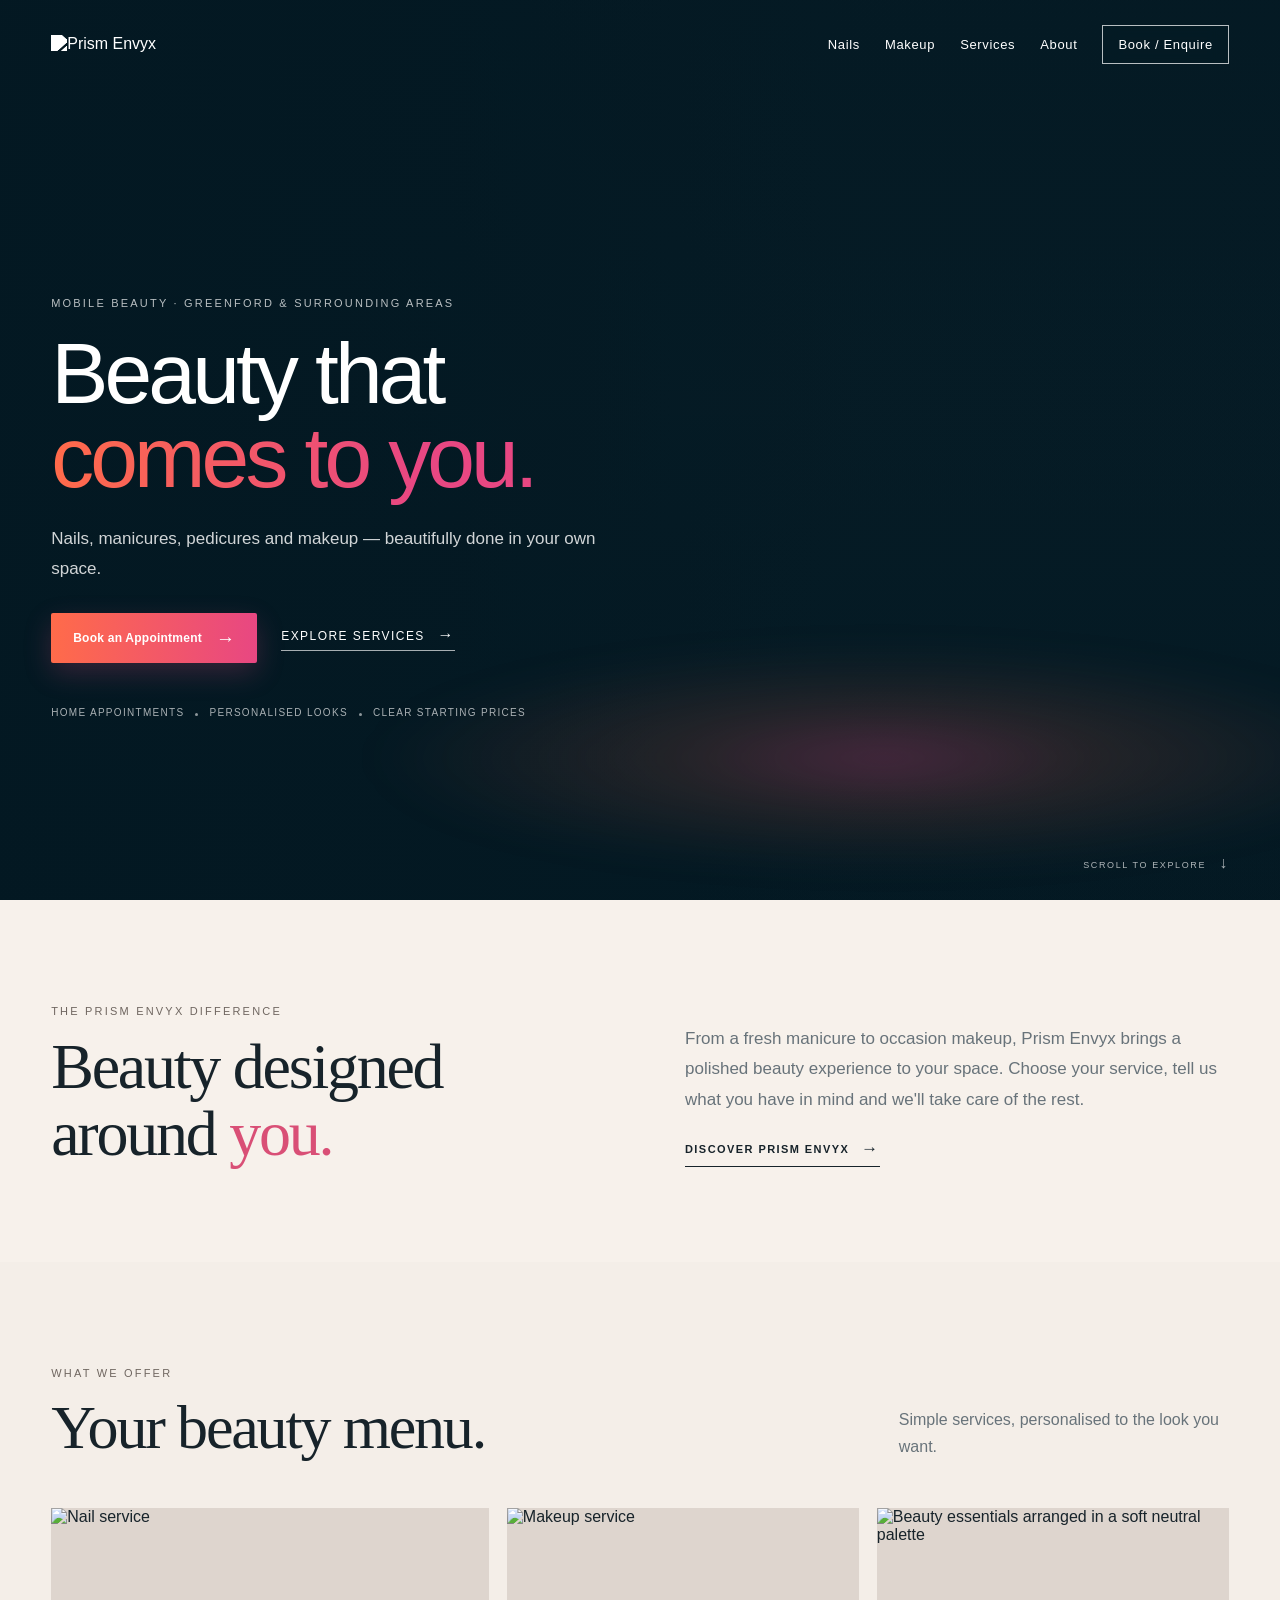
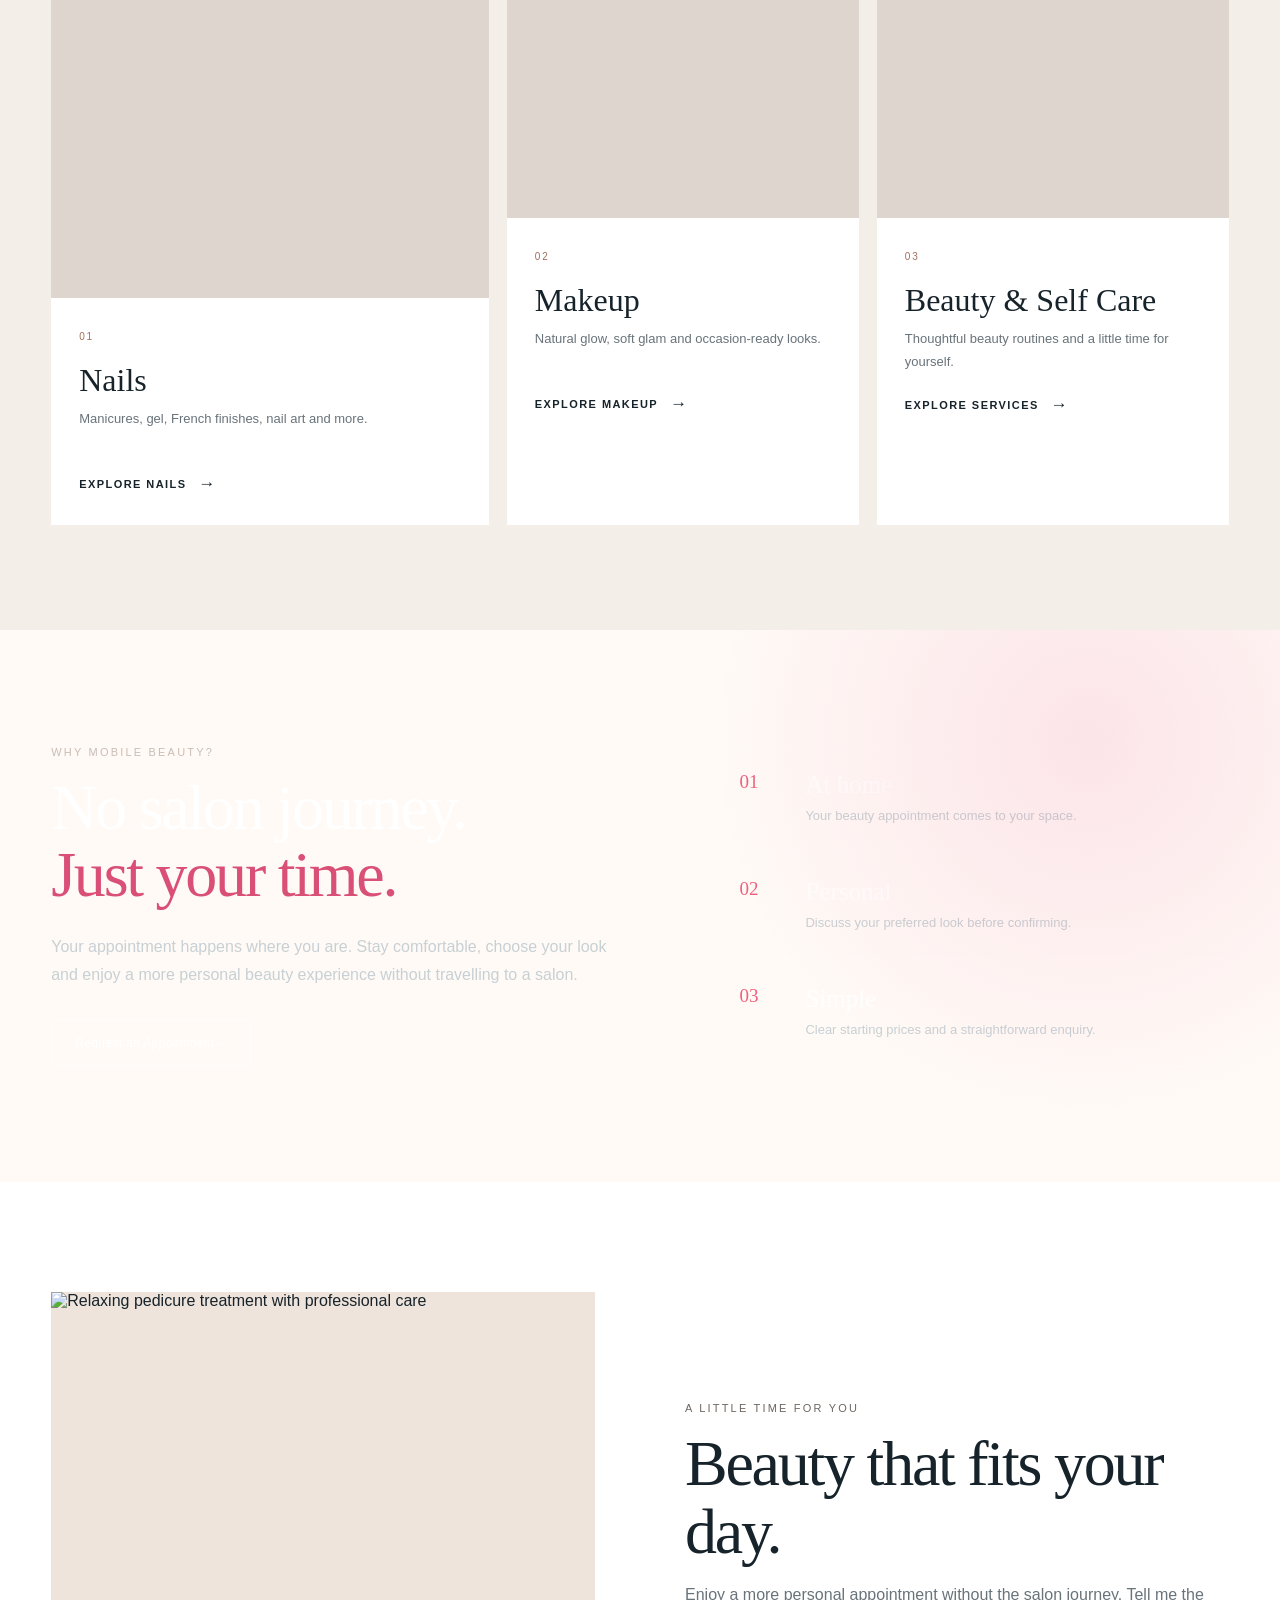
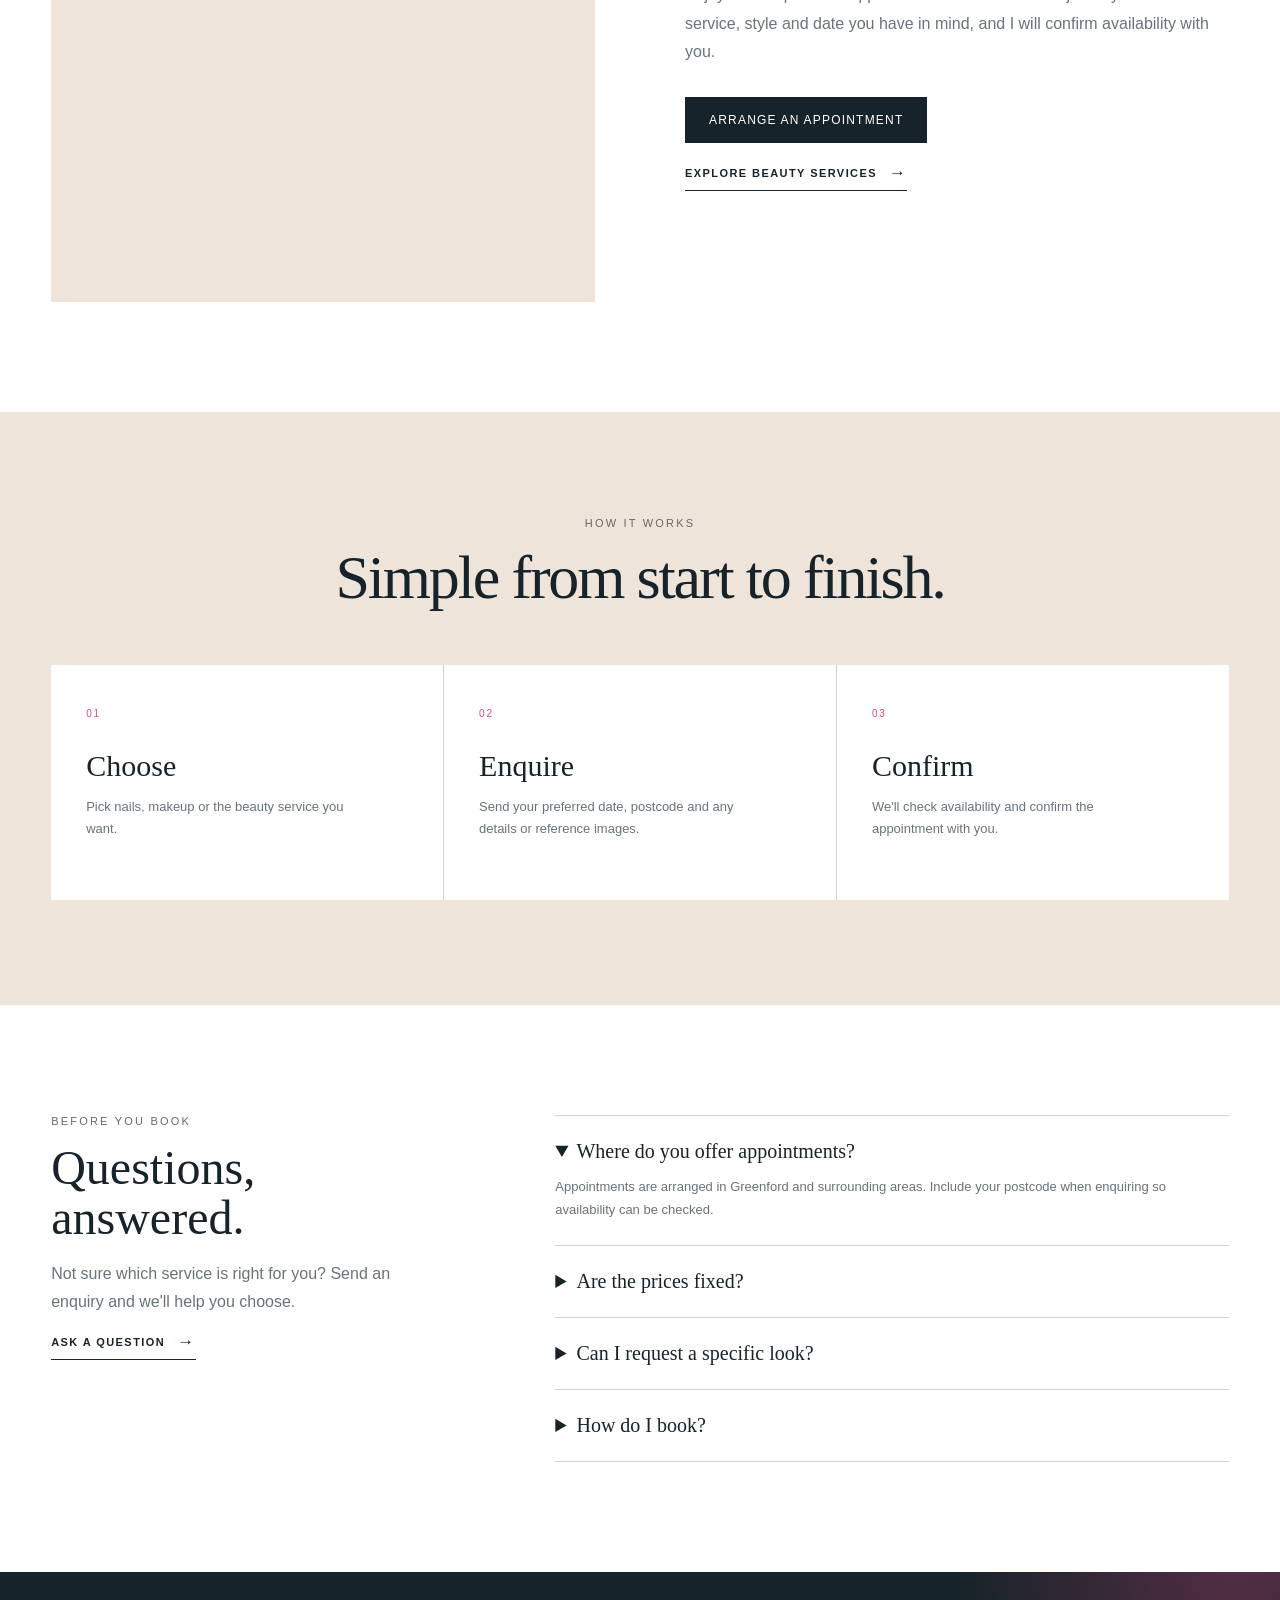
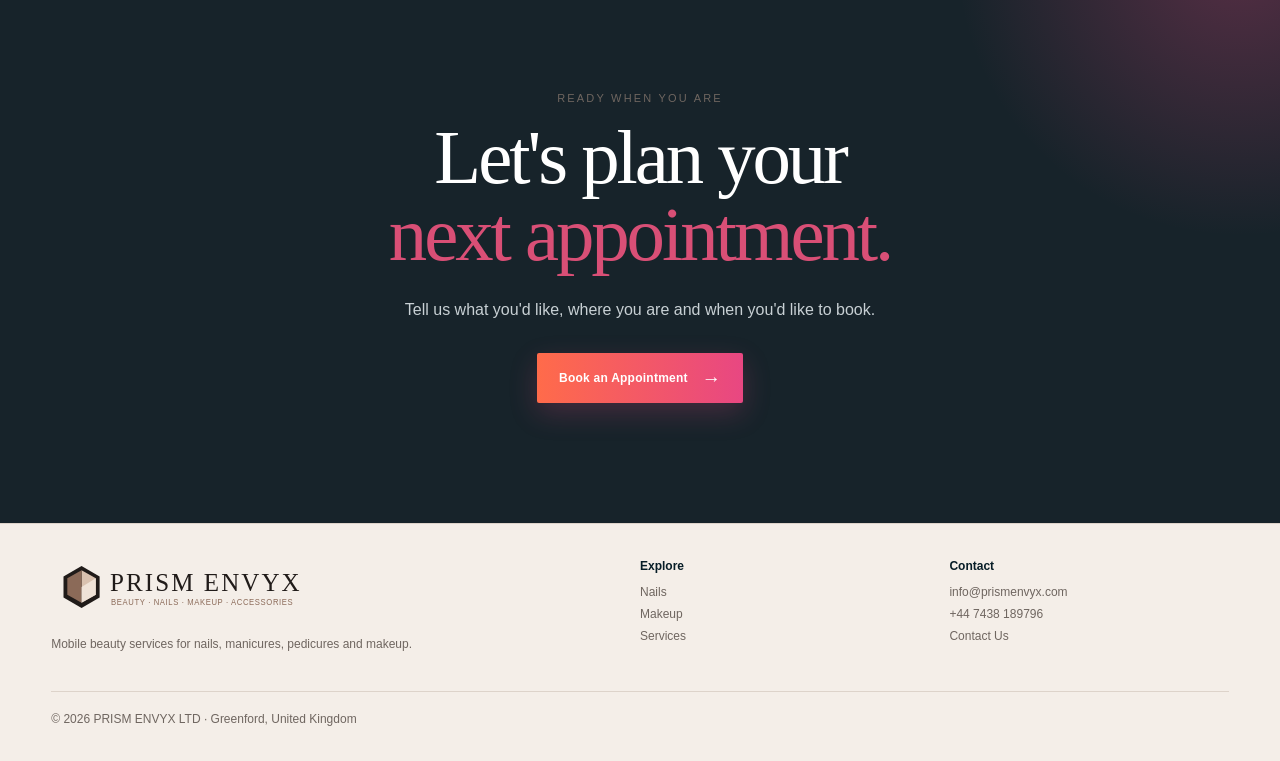
==== commit 6b386856: "Improve website contrast, branding and service presentation" ====
--- a/index.html
+++ b/index.html
@@ -1,6 +1,6 @@
 <!doctype html><html lang="en"><head><meta charset="utf-8"><meta name="viewport" content="width=device-width,initial-scale=1">
-<title>Prism Envyx | Beauty, Nails & Makeup</title><meta name="description" content="Prism Envyx — mobile nails, manicure, pedicure and makeup services, plus beauty products and accessories in the UK."><link rel="stylesheet" href="assets/style.css?v=20261006-video"><link rel="icon" href="assets/favicon.svg" type="image/svg+xml"></head><body class="home-page">
-<header class="video-header"><div class="container nav"><a class="brand" href="index.html"><img src="assets/logo-v4.svg" alt="Prism Envyx"></a><button class="menu" data-menu aria-label="Open menu">☰</button><nav class="navlinks"><a href="nails.html">Nails</a><a href="makeup.html">Makeup</a><a href="services.html">Services</a><a href="shop.html">Shop</a><a href="about.html">About</a><a class="nav-cta" href="contact.html">Book / Enquire</a></nav></div></header>
+<title>Prism Envyx | Beauty, Nails & Makeup</title><meta name="description" content="Prism Envyx offers mobile nails, manicures, pedicures and makeup appointments in Greenford and surrounding areas."><link rel="stylesheet" href="assets/style.css?v=20261013-online"><link rel="icon" href="assets/favicon.svg" type="image/svg+xml"></head><body class="home-page">
+<header class="video-header"><div class="container nav"><a class="brand" href="index.html"><img src="assets/logo-light.svg" alt="Prism Envyx"></a><button class="menu" data-menu aria-label="Open menu">☰</button><nav class="navlinks"><a href="nails.html">Nails</a><a href="makeup.html">Makeup</a><a href="services.html">Services</a><a href="about.html">About</a><a class="nav-cta" href="contact.html">Book / Enquire</a></nav></div></header>
 <main>
 <section class="video-hero">
 <video class="video-hero-media" autoplay muted loop playsinline preload="metadata" poster="https://images.unsplash.com/photo-1709477542170-f11ee7d471a0?auto=format&fit=crop&w=1800&q=85" aria-hidden="true"><source src="https://videos.pexels.com/video-files/3181792/3181792-uhd_2560_1440_25fps.mp4" type="video/mp4"></video>
@@ -27,7 +27,7 @@
 <div class="home-service-grid">
 <a class="home-service-card featured" href="nails.html"><div class="home-service-image"><img src="https://images.unsplash.com/photo-1632345031435-8727f6897d53?auto=format&fit=crop&w=1200&q=85" alt="Nail service"></div><div class="home-service-content"><span class="service-number">01</span><h3>Nails</h3><p>Manicures, gel, French finishes, nail art and more.</p><span class="text-arrow">Explore nails <b>→</b></span></div></a>
 <a class="home-service-card" href="makeup.html"><div class="home-service-image"><img src="https://images.unsplash.com/photo-1709477542170-f11ee7d471a0?auto=format&fit=crop&w=1200&q=85" alt="Makeup service"></div><div class="home-service-content"><span class="service-number">02</span><h3>Makeup</h3><p>Natural glow, soft glam and occasion-ready looks.</p><span class="text-arrow">Explore makeup <b>→</b></span></div></a>
-<a class="home-service-card" href="services.html"><div class="home-service-image"><img src="https://images.unsplash.com/photo-1696342003838-4a8f9f36588c?auto=format&fit=crop&w=1200&q=85" alt="Beauty accessories and tools"></div><div class="home-service-content"><span class="service-number">03</span><h3>Beauty & Self Care</h3><p>Beauty products, accessories and at-home care.</p><span class="text-arrow">View services <b>→</b></span></div></a>
+<a class="home-service-card" href="services.html"><div class="home-service-image"><img src="https://images.pexels.com/photos/3552894/pexels-photo-3552894.jpeg?auto=compress&cs=tinysrgb&w=1200" alt="Beauty essentials arranged in a soft neutral palette" loading="lazy"></div><div class="home-service-content"><span class="service-number">03</span><h3>Beauty & Self Care</h3><p>Thoughtful beauty routines and a little time for yourself.</p><span class="text-arrow">Explore services <b>→</b></span></div></a>
 </div>
 </div>
 </section>
@@ -41,8 +41,8 @@
 
 <section class="home-editorial">
 <div class="container home-editorial-grid">
-<div class="home-editorial-image"><img src="https://images.unsplash.com/photo-1522335789203-aabd1fc54bc9?auto=format&fit=crop&w=1200&q=85" alt="Beauty products and cosmetics"></div>
-<div class="home-editorial-copy"><div class="eyebrow">More than appointments</div><h2 class="serif">Beauty, products &amp; accessories.</h2><p>Explore our growing collection of beauty and cosmetic products, jewellery, nail products and fashion accessories.</p><a class="btn dark" href="shop.html">Explore the Shop</a><a class="text-arrow block-arrow" href="services.html">View all services <span>→</span></a></div>
+<div class="home-editorial-image"><img src="https://images.pexels.com/photos/34930135/pexels-photo-34930135.jpeg?auto=compress&cs=tinysrgb&w=1200" alt="Relaxing pedicure treatment with professional care" loading="lazy"></div>
+<div class="home-editorial-copy"><div class="eyebrow">A little time for you</div><h2 class="serif">Beauty that fits your day.</h2><p>Enjoy a more personal appointment without the salon journey. Tell me the service, style and date you have in mind, and I will confirm availability with you.</p><a class="btn dark" href="contact.html">Arrange an Appointment</a><a class="text-arrow block-arrow" href="services.html">Explore beauty services <span>→</span></a></div>
 </div>
 </section>
 
@@ -58,4 +58,4 @@
 </section>
 
 <section class="home-cta"><div class="container"><div class="eyebrow">Ready when you are</div><h2 class="serif">Let's plan your<br><em>next appointment.</em></h2><p>Tell us what you'd like, where you are and when you'd like to book.</p><a class="btn video-btn-primary" href="contact.html">Book an Appointment <span>→</span></a></div></section>
-</main><footer><div class="container footer-grid"><div><a class="brand footer-brand" href="index.html"><img src="assets/logo-v4.svg" alt="Prism Envyx"></a><p>Beauty and cosmetic products, jewellery, nail products and accessories, fashion accessories, and mobile beauty services.</p></div><div><div class="footer-title">Explore</div><div class="footer-links"><a href="nails.html">Nails</a><a href="makeup.html">Makeup</a><a href="services.html">Services</a><a href="shop.html">Shop</a></div></div><div><div class="footer-title">Contact</div><div class="footer-links"><a href="mailto:info@prismenvyx.com">info@prismenvyx.com</a><a href="tel:+447438189796">+44 7438 189796</a><a href="contact.html">Contact Us</a></div></div></div><div class="container" style="margin-top:28px;padding-top:20px;border-top:1px solid #ddd3ca">© 2026 PRISM ENVYX LTD · Greenford, United Kingdom</div></footer><script src="assets/site.js"></script></body></html>+</main><footer><div class="container footer-grid"><div><a class="brand footer-brand" href="index.html"><img src="assets/logo-v4.svg" alt="Prism Envyx"></a><p>Mobile beauty services for nails, manicures, pedicures and makeup.</p></div><div><div class="footer-title">Explore</div><div class="footer-links"><a href="nails.html">Nails</a><a href="makeup.html">Makeup</a><a href="services.html">Services</a></div></div><div><div class="footer-title">Contact</div><div class="footer-links"><a href="mailto:info@prismenvyx.com">info@prismenvyx.com</a><a href="tel:+447438189796">+44 7438 189796</a><a href="contact.html">Contact Us</a></div></div></div><div class="container" style="margin-top:28px;padding-top:20px;border-top:1px solid #ddd3ca">© 2026 PRISM ENVYX LTD · Greenford, United Kingdom</div></footer><script src="assets/site.js"></script></body></html>
--- a/assets/style.css
+++ b/assets/style.css
@@ -220,3 +220,85 @@
  .home-page .video-hero{height:760px}
  .home-page .video-hero-overlay{background:linear-gradient(90deg,rgba(3,24,34,.91),rgba(3,24,34,.52)),linear-gradient(0deg,rgba(3,24,34,.82),rgba(3,24,34,.12))}
 }
+
+/* Premium homepage system */
+.home-page{background:#fff;color:#17232a}
+.home-page .serif em{font-style:normal;color:#d94f76}
+.home-intro{padding:105px 0 95px;background:#fff}
+.home-intro-grid{display:grid;grid-template-columns:1fr 1fr;gap:90px;align-items:end}
+.home-intro h2{font-size:clamp(42px,5vw,68px);margin:0;letter-spacing:-.035em}
+.home-intro h2 em{font-style:normal;color:#d94f76}
+.home-intro-grid p{font-size:17px;line-height:1.8;color:#68737a;max-width:560px;margin:0 0 24px}
+.text-arrow{display:inline-flex;align-items:center;gap:12px;font-size:11px;text-transform:uppercase;letter-spacing:.13em;font-weight:600;border-bottom:1px solid #17232a;padding-bottom:7px}
+.text-arrow span,.text-arrow b{font-size:17px;font-weight:400}
+.home-services{padding:105px 0;background:#f4eee8}
+.home-section-heading{display:flex;justify-content:space-between;align-items:end;gap:40px;margin-bottom:48px}
+.home-section-heading h2{font-size:clamp(42px,5vw,62px);margin:0;letter-spacing:-.035em}
+.home-section-heading>p{max-width:330px;color:#68737a;line-height:1.7;margin:0}
+.home-service-grid{display:grid;grid-template-columns:1.15fr .925fr .925fr;gap:18px;align-items:stretch}
+.home-service-card{background:#fff;display:flex;flex-direction:column;min-width:0;transition:.35s;overflow:hidden}
+.home-service-card:hover{transform:translateY(-6px);box-shadow:0 20px 45px rgba(20,25,28,.12)}
+.home-service-image{height:310px;overflow:hidden;background:#ded5ce}
+.home-service-card.featured .home-service-image{height:390px}
+.home-service-image img{width:100%;height:100%;object-fit:cover;transition:transform .6s}
+.home-service-card:hover .home-service-image img{transform:scale(1.045)}
+.home-service-content{padding:28px 28px 31px}
+.service-number{font-size:10px;letter-spacing:.18em;color:#a16f5c}
+.home-service-content h3{font-family:Georgia,"Times New Roman",serif;font-size:32px;font-weight:400;margin:18px 0 9px;color:#17232a}
+.home-service-content p{font-size:13px;line-height:1.7;color:#68737a;margin:0 0 22px;min-height:44px}
+.home-service-content .text-arrow{border:0;padding:0;color:#17232a}
+.home-feature{padding:115px 0;overflow:hidden}
+.home-feature-grid{display:grid;grid-template-columns:1.1fr .9fr;gap:90px;align-items:center}
+.home-feature-copy h2{font-size:clamp(42px,5vw,67px);letter-spacing:-.035em;margin-bottom:24px}
+.home-feature-copy h2 em{font-style:normal;color:#ee5a79}
+.home-feature-copy>p{max-width:560px;color:#c7d0d4;line-height:1.8;font-size:16px;margin-bottom:30px}
+.home-outline-btn{border-color:rgba(255,255,255,.65);color:#fff;text-transform:none;letter-spacing:.03em}
+.home-outline-btn:hover{background:#fff;color:#17232a}
+.home-feature-points{border-top:1px solid rgba(255,255,255,.16)}
+.home-feature-points>div{display:grid;grid-template-columns:48px 1fr;column-gap:18px;padding:25px 0;border-bottom:1px solid rgba(255,255,255,.16)}
+.home-feature-points strong{grid-row:1/3;font-family:Georgia,serif;color:#ef607e;font-weight:400;font-size:19px}
+.home-feature-points span{font-family:Georgia,serif;font-size:25px}
+.home-feature-points p{margin:7px 0 0;color:#c7d0d4;font-size:13px;line-height:1.6}
+.home-editorial{padding:110px 0;background:#fff}
+.home-editorial-grid{display:grid;grid-template-columns:1fr 1fr;gap:90px;align-items:center}
+.home-editorial-image{height:610px;overflow:hidden;background:#eee4dc}
+.home-editorial-image img{width:100%;height:100%;object-fit:cover}
+.home-editorial-copy{max-width:530px}
+.home-editorial-copy h2{font-size:clamp(42px,5vw,65px);letter-spacing:-.035em}
+.home-editorial-copy>p{color:#68737a;font-size:16px;line-height:1.8;margin:0 0 30px}
+.home-editorial-copy .dark{background:#17232a;color:#fff;border-color:#17232a}
+.home-editorial-copy .dark:hover{background:#d94f76;border-color:#d94f76}
+.block-arrow{display:flex;width:max-content;margin-top:20px}
+.home-process{padding:105px 0;background:#f4eee8}
+.centered{display:block;text-align:center;margin-bottom:55px}
+.home-process-grid{display:grid;grid-template-columns:repeat(3,1fr);gap:1px;background:#d8cdc3}
+.home-process-grid>div{background:#fff;padding:38px 35px;min-height:235px}
+.home-process-grid span{font-size:10px;letter-spacing:.18em;color:#d94f76}
+.home-process-grid h3{font-family:Georgia,serif;font-size:30px;font-weight:400;margin:28px 0 10px}
+.home-process-grid p{color:#68737a;line-height:1.7;font-size:13px;max-width:290px}
+.home-faq{padding:110px 0;background:#fff}
+.home-faq-grid{display:grid;grid-template-columns:.75fr 1.25fr;gap:100px}
+.home-faq-grid>div:first-child>p{color:#68737a;line-height:1.75;max-width:390px}
+.home-faq .faq{border-top:1px solid #d9d0c9}
+.home-faq details{padding:24px 0;border-bottom:1px solid #d9d0c9}
+.home-faq summary{font-size:20px;color:#17232a}
+.home-faq details p{max-width:680px;color:#68737a;line-height:1.75;margin:13px 0 0}
+.home-cta{padding:120px 0;background:#17232a;color:#fff;text-align:center;overflow:hidden}
+.home-cta:before{content:"";position:absolute;width:600px;height:600px;border-radius:50%;right:-260px;top:-320px;background:radial-gradient(circle,rgba(231,72,129,.30),transparent 67%);pointer-events:none}
+.home-cta h2{font-size:clamp(48px,6vw,78px);line-height:1;letter-spacing:-.04em;margin-bottom:22px}
+.home-cta h2 em{font-style:normal;color:#ef607e}
+.home-cta p{color:#c8d0d4;line-height:1.7;margin:0 auto 30px}
+.home-cta .video-btn-primary{display:inline-flex}
+.home-page footer{background:#f4eee8}
+@media(max-width:900px){
+ .home-intro-grid,.home-feature-grid,.home-editorial-grid,.home-faq-grid{grid-template-columns:1fr;gap:45px}
+ .home-service-grid{grid-template-columns:1fr 1fr}.home-service-card.featured{grid-column:1/-1}.home-service-card.featured .home-service-image{height:360px}
+ .home-editorial-image{height:480px}.home-process-grid{grid-template-columns:1fr}
+}
+@media(max-width:520px){
+ .home-intro,.home-services,.home-feature,.home-editorial,.home-process,.home-faq,.home-cta{padding:75px 0}
+ .home-section-heading{display:block}.home-section-heading>p{margin-top:16px}
+ .home-service-grid{grid-template-columns:1fr}.home-service-card.featured{grid-column:auto}.home-service-card.featured .home-service-image,.home-service-image{height:330px}
+ .home-editorial-image{height:390px}.home-feature-points>div{padding:21px 0}
+ .home-cta h2{font-size:48px}
+}
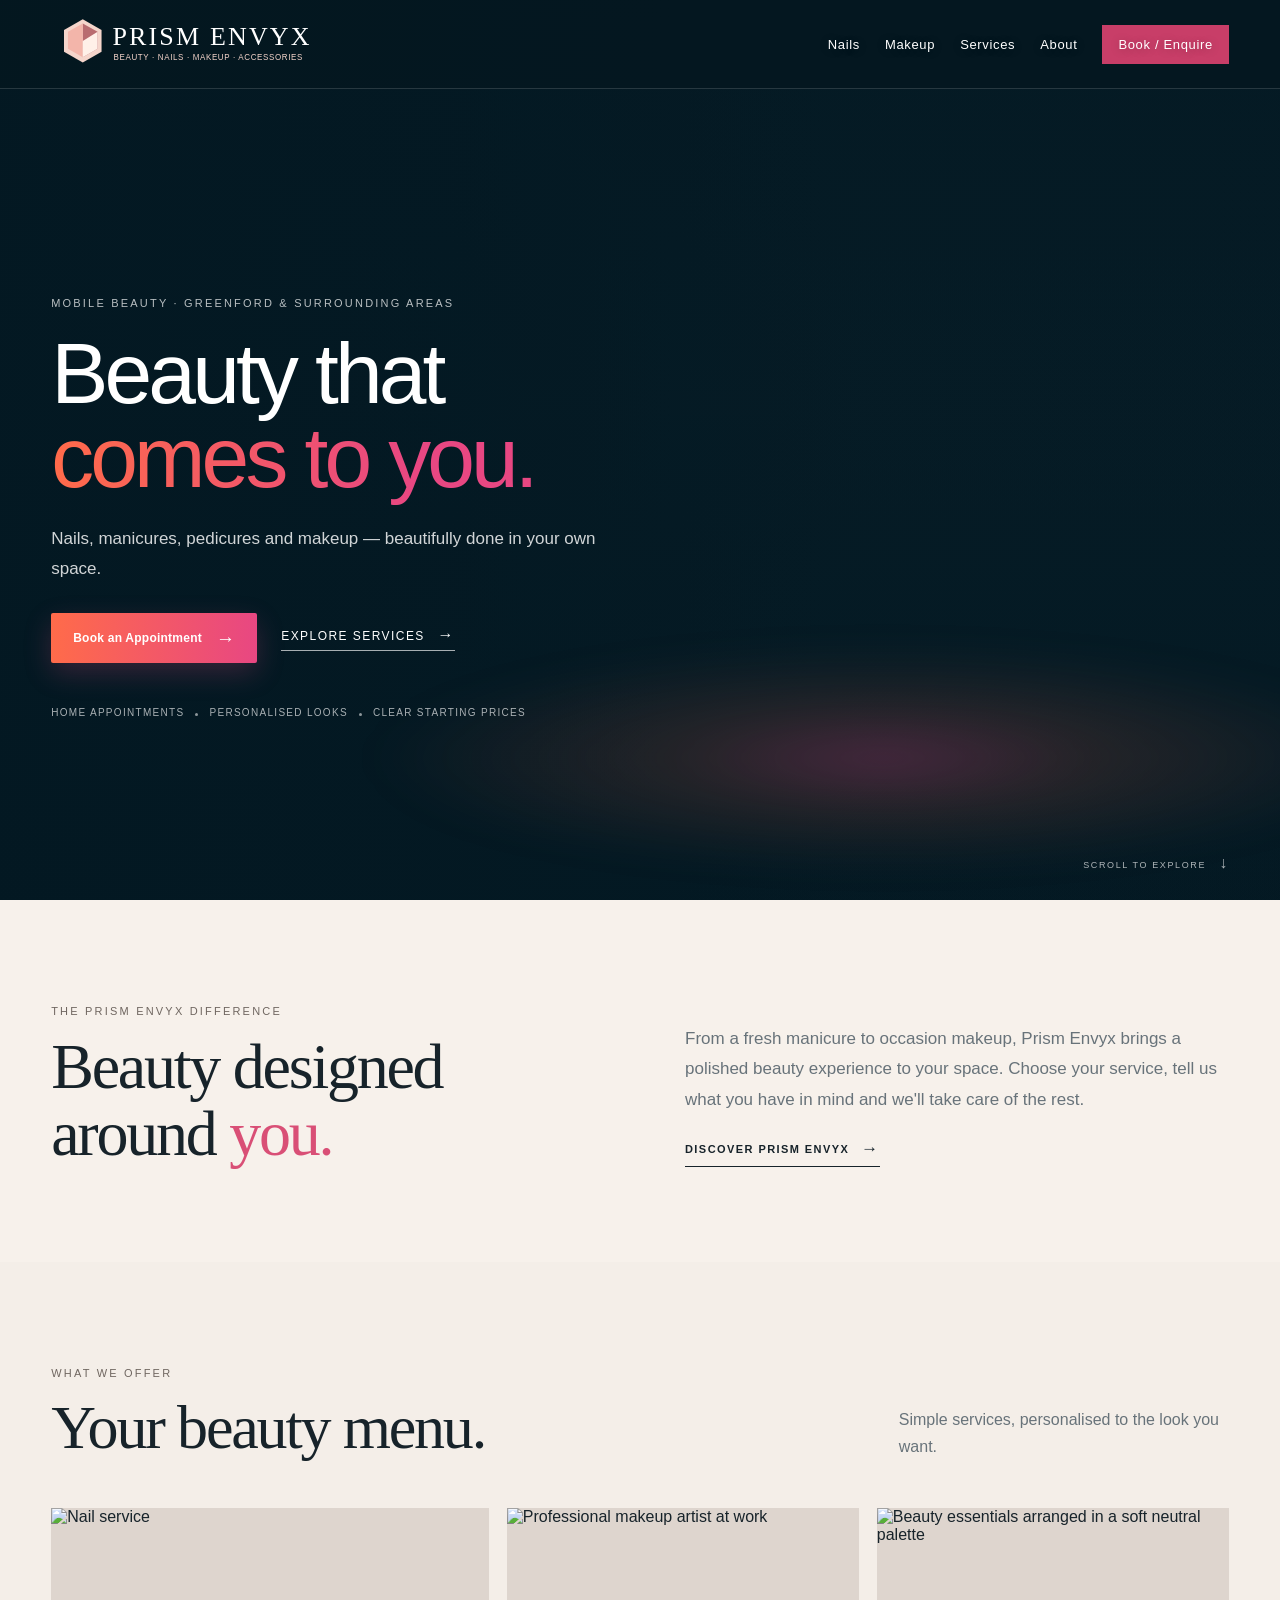
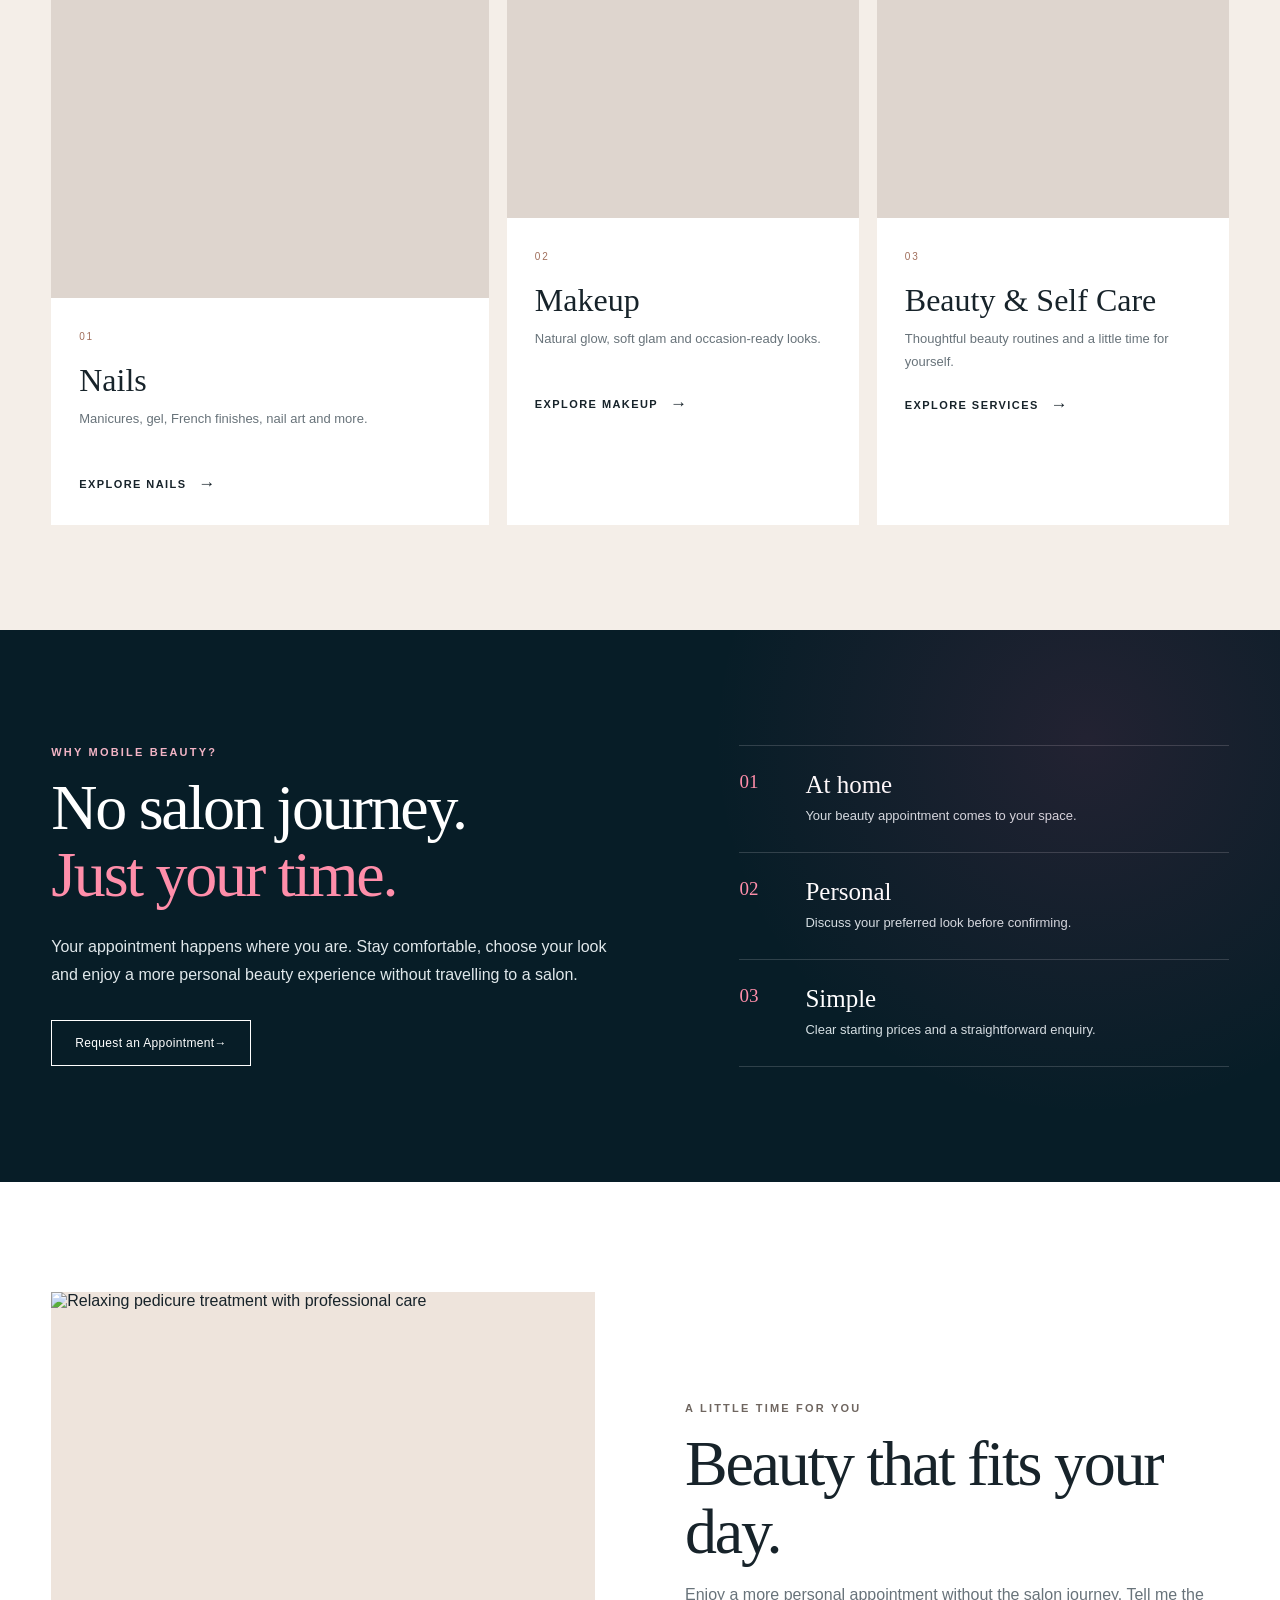
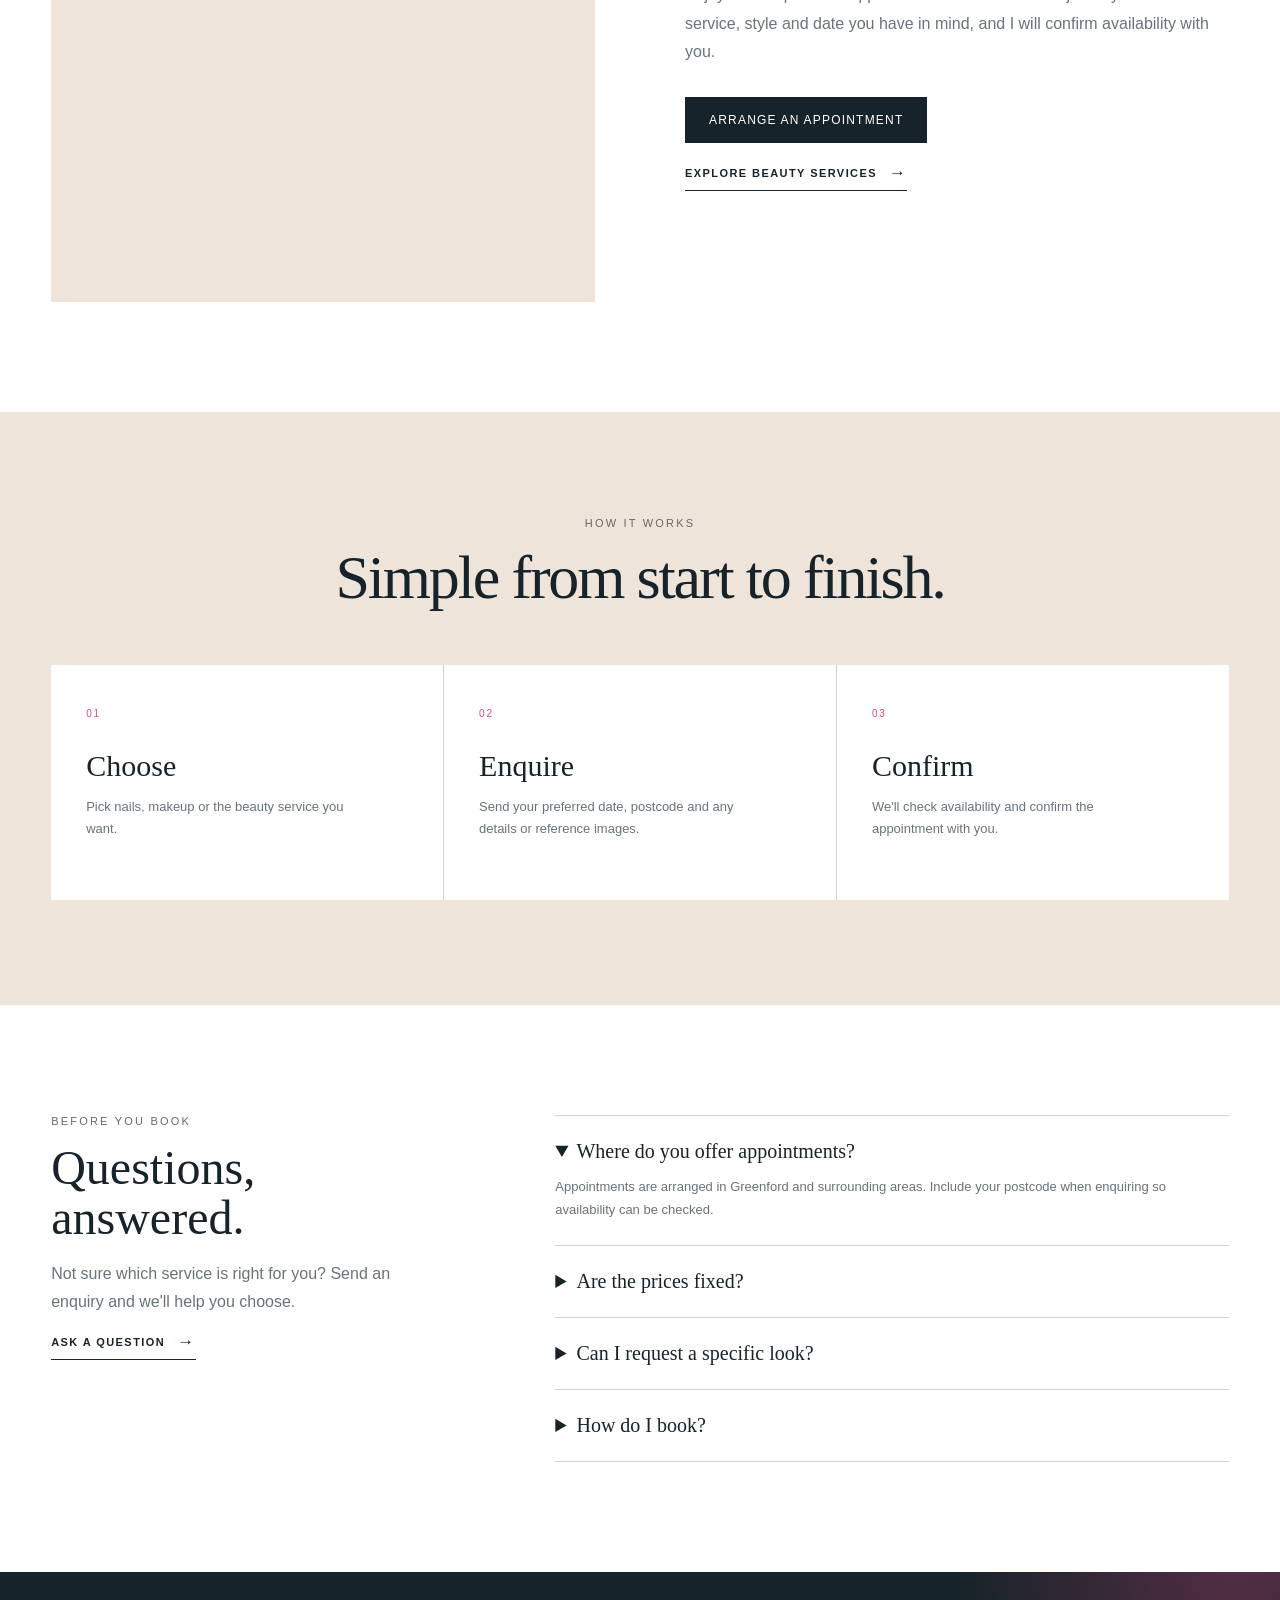
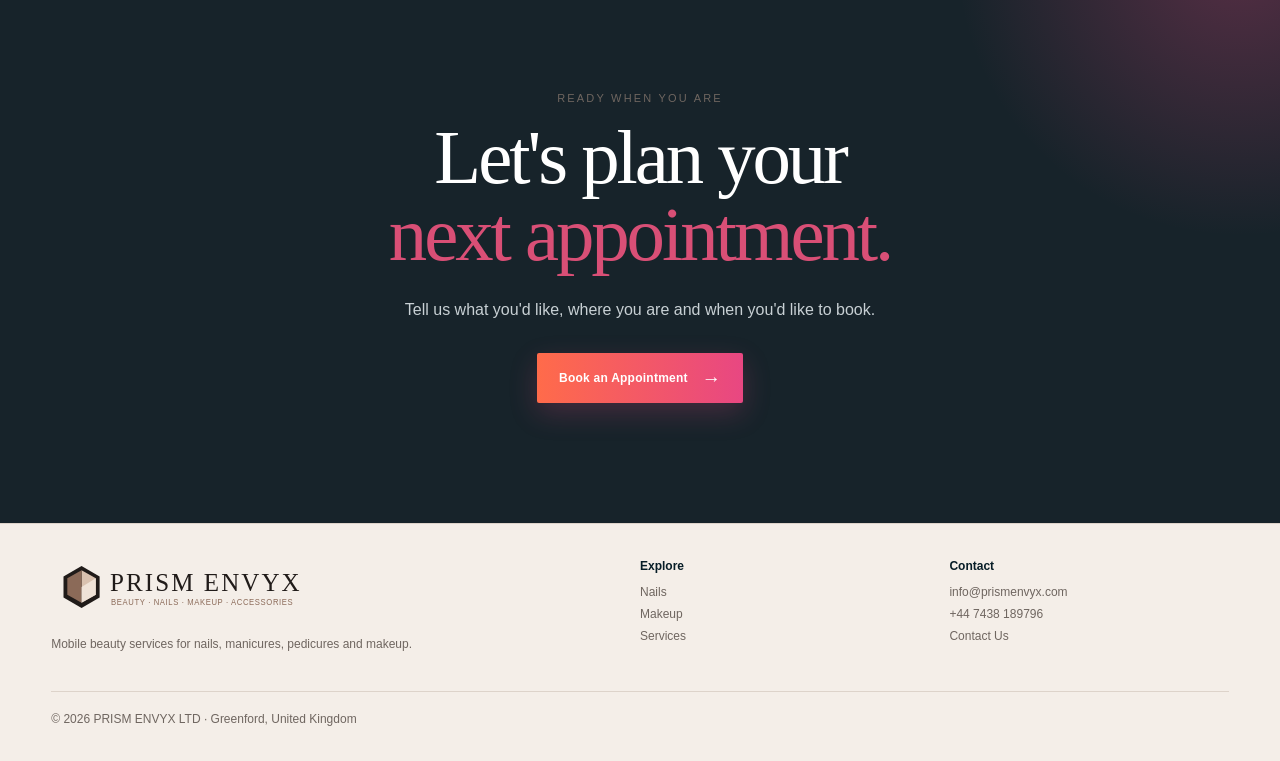
==== commit 7e056c81: "Refresh website assets and prevent stale styling cache" ====
--- a/index.html
+++ b/index.html
@@ -26,7 +26,7 @@
 <div class="home-section-heading"><div><div class="eyebrow">What we offer</div><h2 class="serif">Your beauty menu.</h2></div><p>Simple services, personalised to the look you want.</p></div>
 <div class="home-service-grid">
 <a class="home-service-card featured" href="nails.html"><div class="home-service-image"><img src="https://images.unsplash.com/photo-1632345031435-8727f6897d53?auto=format&fit=crop&w=1200&q=85" alt="Nail service"></div><div class="home-service-content"><span class="service-number">01</span><h3>Nails</h3><p>Manicures, gel, French finishes, nail art and more.</p><span class="text-arrow">Explore nails <b>→</b></span></div></a>
-<a class="home-service-card" href="makeup.html"><div class="home-service-image"><img src="https://images.unsplash.com/photo-1709477542170-f11ee7d471a0?auto=format&fit=crop&w=1200&q=85" alt="Makeup service"></div><div class="home-service-content"><span class="service-number">02</span><h3>Makeup</h3><p>Natural glow, soft glam and occasion-ready looks.</p><span class="text-arrow">Explore makeup <b>→</b></span></div></a>
+<a class="home-service-card" href="makeup.html"><div class="home-service-image"><img src="https://images.pexels.com/photos/8092582/pexels-photo-8092582.jpeg?auto=compress&cs=tinysrgb&w=1200" alt="Professional makeup artist at work"></div><div class="home-service-content"><span class="service-number">02</span><h3>Makeup</h3><p>Natural glow, soft glam and occasion-ready looks.</p><span class="text-arrow">Explore makeup <b>→</b></span></div></a>
 <a class="home-service-card" href="services.html"><div class="home-service-image"><img src="https://images.pexels.com/photos/3552894/pexels-photo-3552894.jpeg?auto=compress&cs=tinysrgb&w=1200" alt="Beauty essentials arranged in a soft neutral palette" loading="lazy"></div><div class="home-service-content"><span class="service-number">03</span><h3>Beauty & Self Care</h3><p>Thoughtful beauty routines and a little time for yourself.</p><span class="text-arrow">Explore services <b>→</b></span></div></a>
 </div>
 </div>
--- a/assets/style.css
+++ b/assets/style.css
@@ -302,3 +302,25 @@
  .home-editorial-image{height:390px}.home-feature-points>div{padding:21px 0}
  .home-cta h2{font-size:48px}
 }
+
+
+/* 13 Oct 2026 — accessibility, legibility and online-only service presentation */
+.home-page .home-feature{background:#071d27!important;color:#fff!important}
+.home-page .home-feature .eyebrow{color:#f2b4c5!important}
+.home-page .home-feature-copy h2{color:#fff!important}
+.home-page .home-feature-copy h2 em{color:#ff8eaa!important}
+.home-page .home-feature-copy>p{color:#e0e8eb!important}
+.home-page .home-feature-points span{color:#fff!important}
+.home-page .home-feature-points p{color:#d4dfe3!important}
+.home-page .home-feature-points strong{color:#ff8eaa!important}
+.home-page .home-outline-btn{color:#fff!important;border-color:#fff!important}
+.home-page .home-outline-btn:hover{background:#fff!important;color:#071d27!important}
+.home-page .video-header{background:rgba(4,23,31,.84)!important;border-bottom:1px solid rgba(255,255,255,.14)!important}
+.home-page .video-header .brand img{width:260px!important;max-width:42vw;height:auto;filter:none!important;opacity:1!important}
+.home-page .video-header .navlinks a{color:#fff!important;text-shadow:0 1px 10px rgba(0,0,0,.25)}
+.home-page .video-header .navlinks .nav-cta{color:#fff!important;background:#c83e68!important;border-color:#c83e68!important}
+.home-page .video-header .menu{color:#fff!important}
+.home-page .home-editorial-copy .eyebrow,.home-page .home-feature-copy .eyebrow{font-weight:700}
+.home-page .home-service-image img,.home-page .home-editorial-image img,.service-card img{object-position:center}
+@media(max-width:900px){.home-page .video-header .brand img{width:220px!important;max-width:62vw}}
+@media(max-width:520px){.home-page .video-header .brand img{width:195px!important;max-width:64vw}}
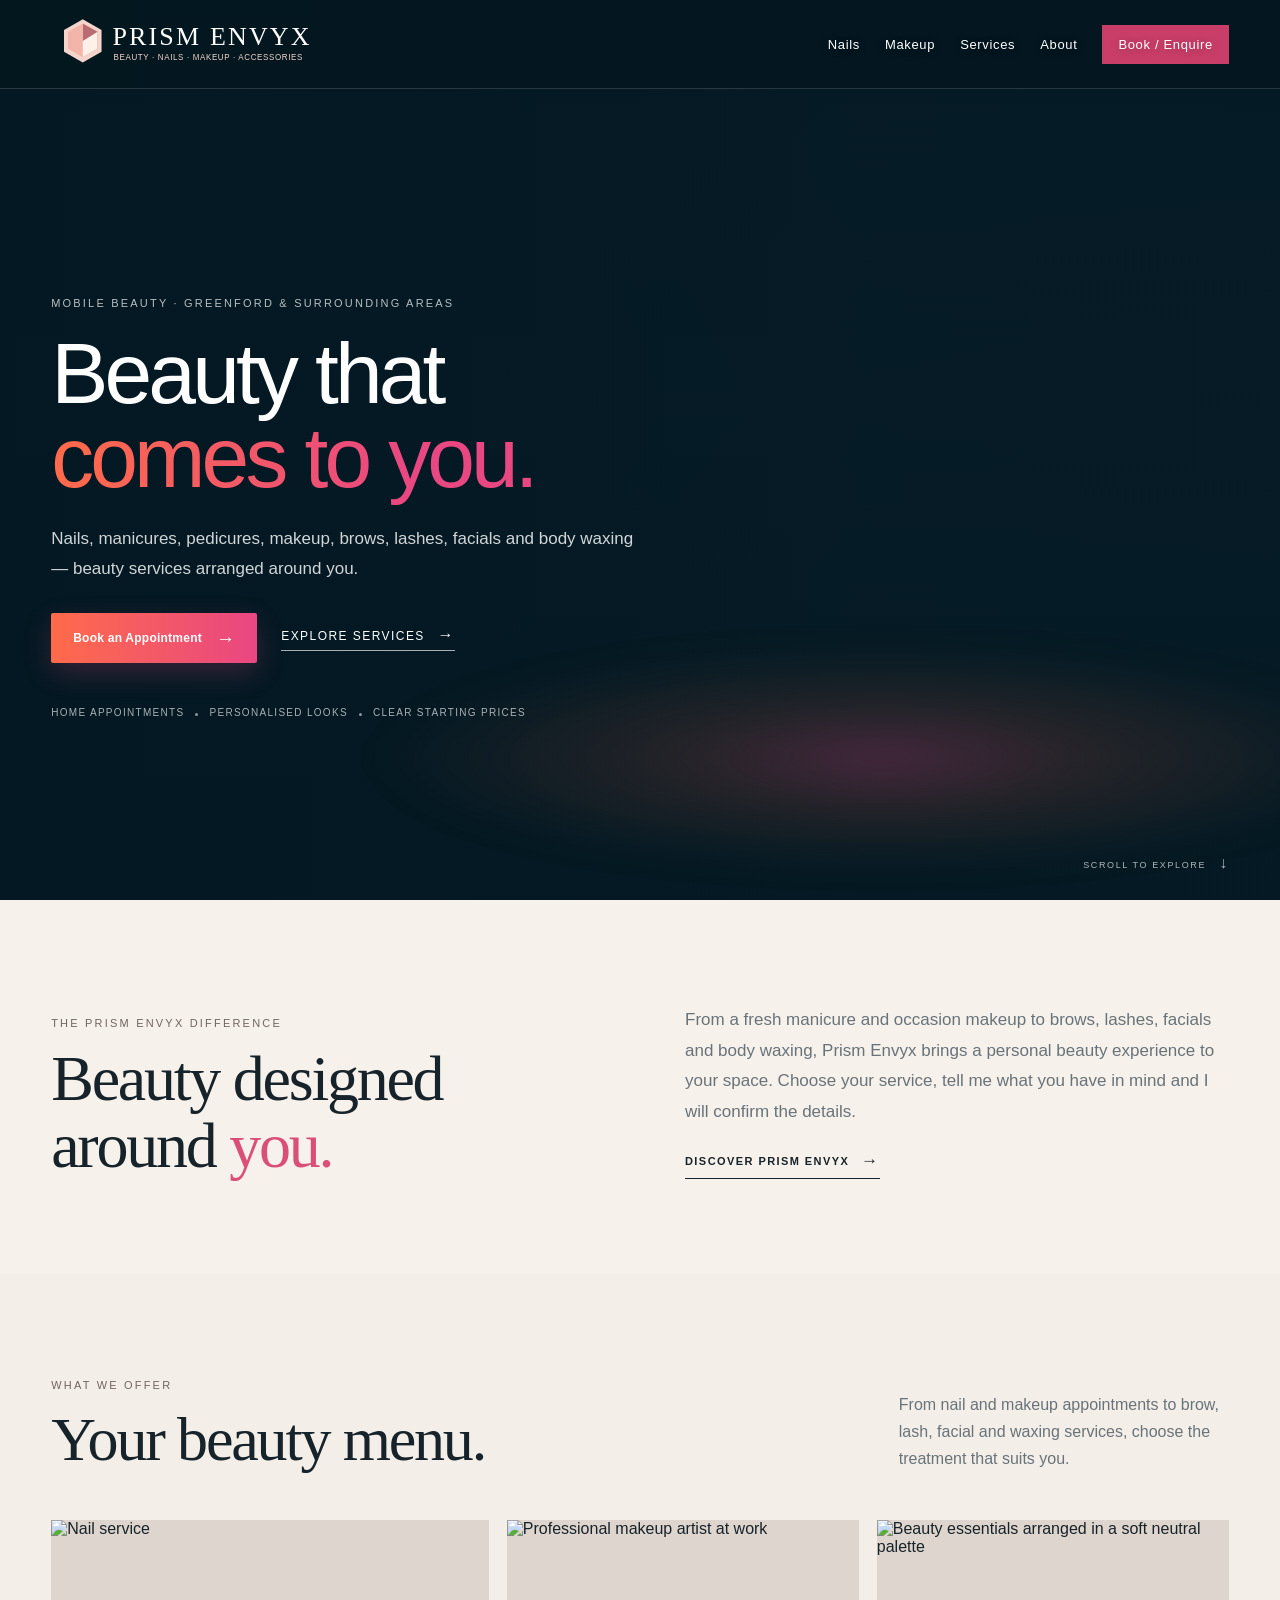
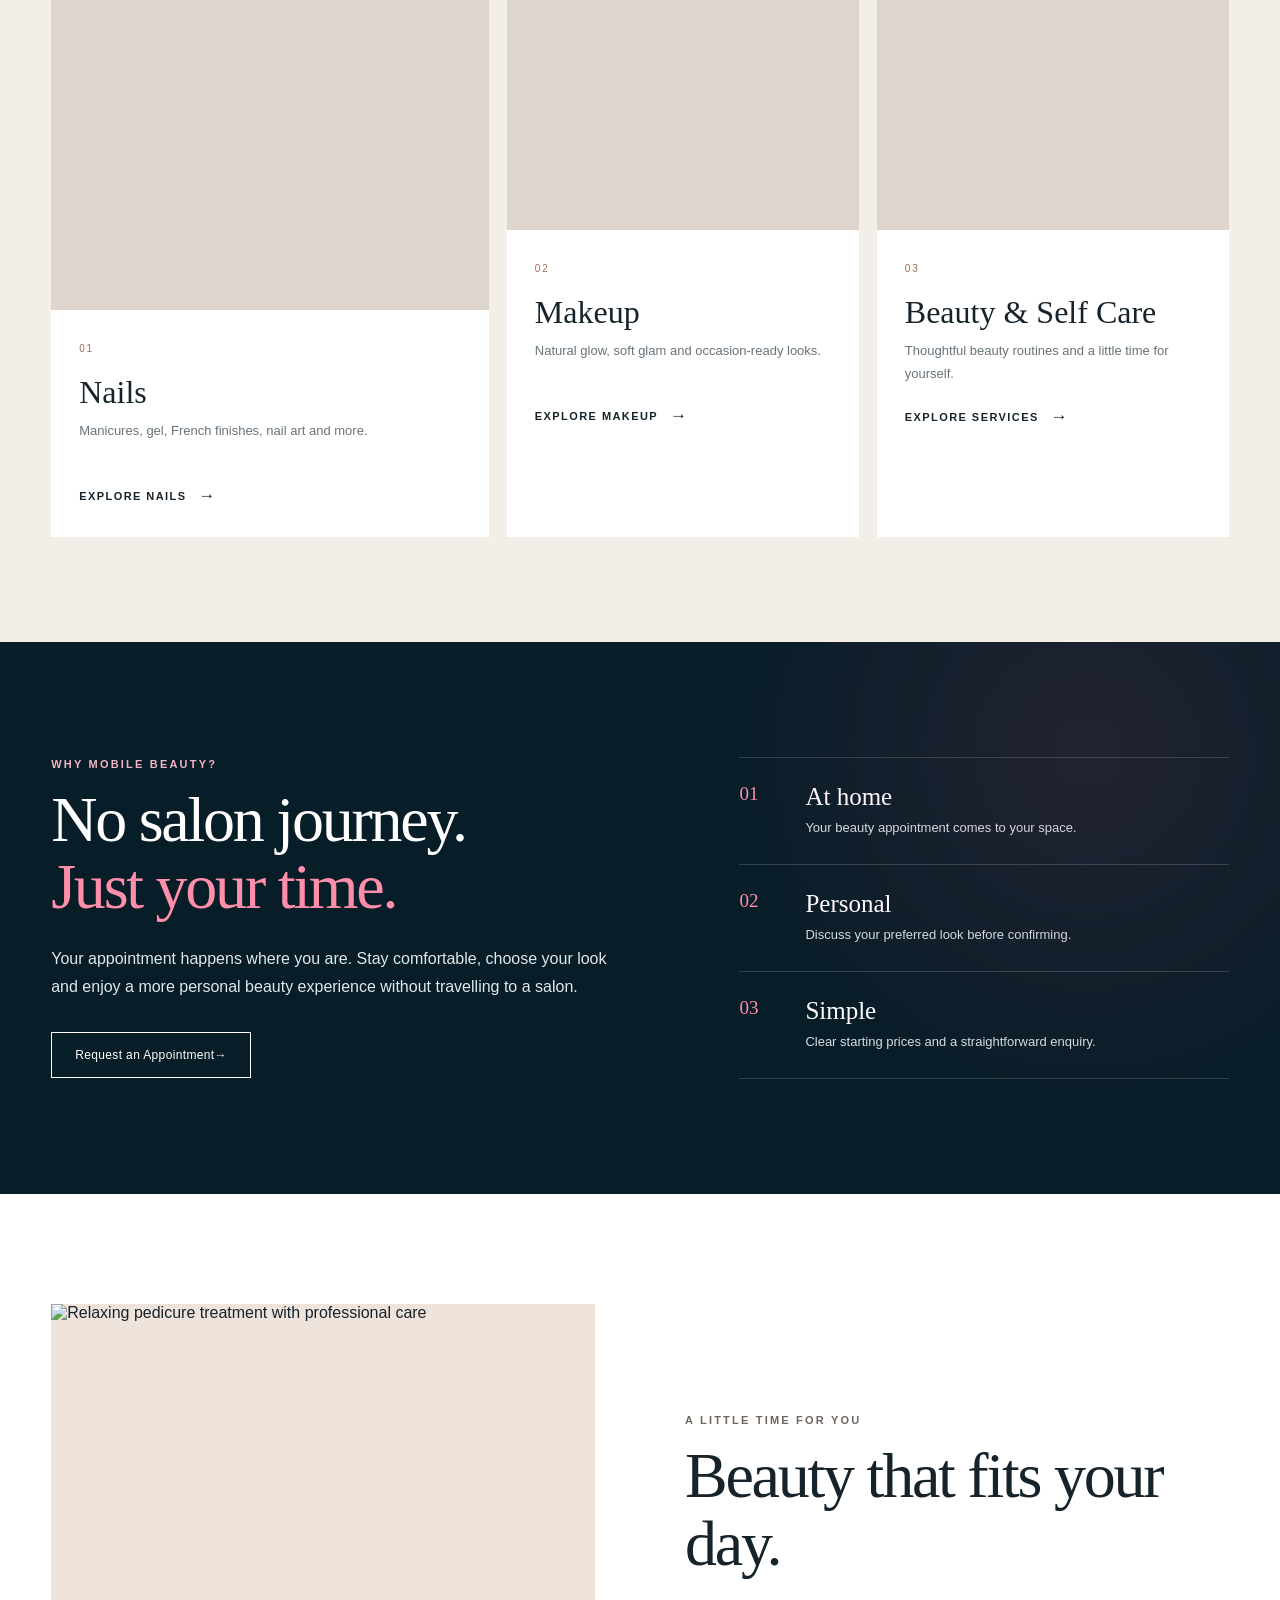
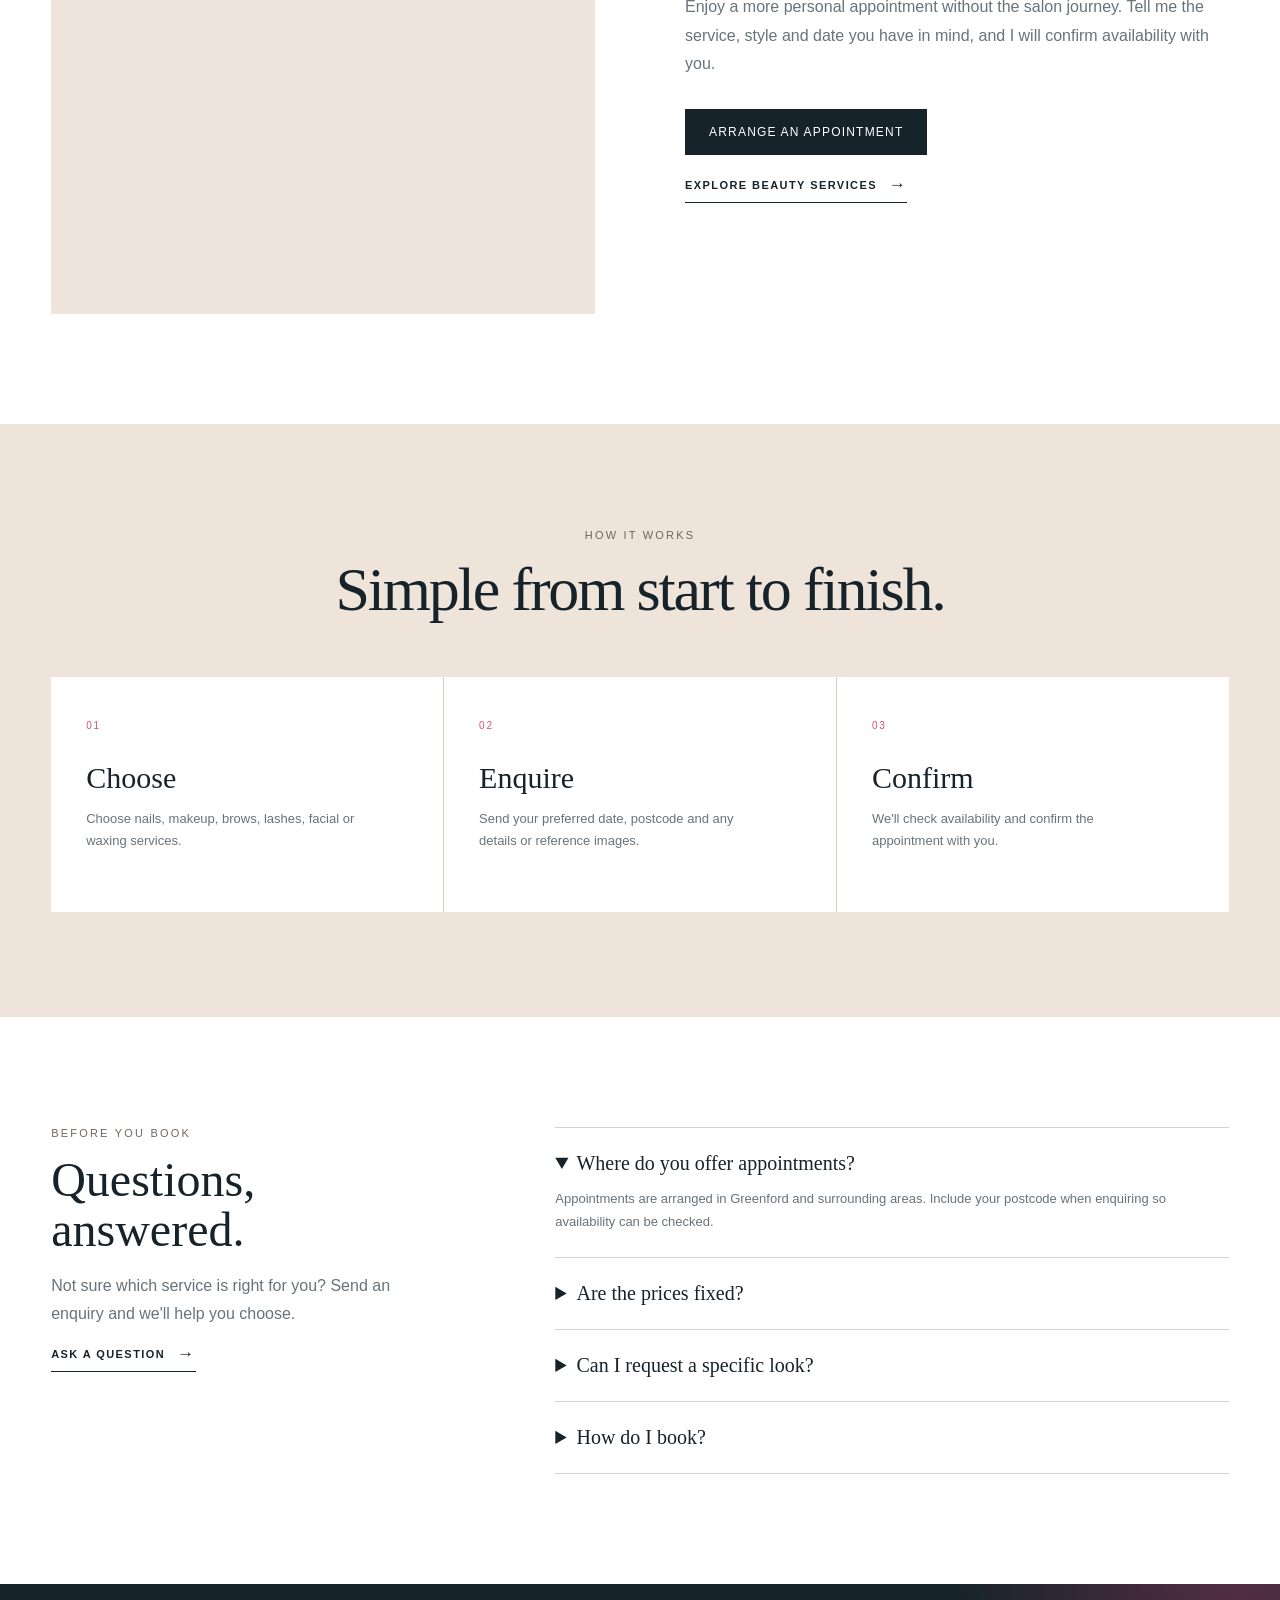
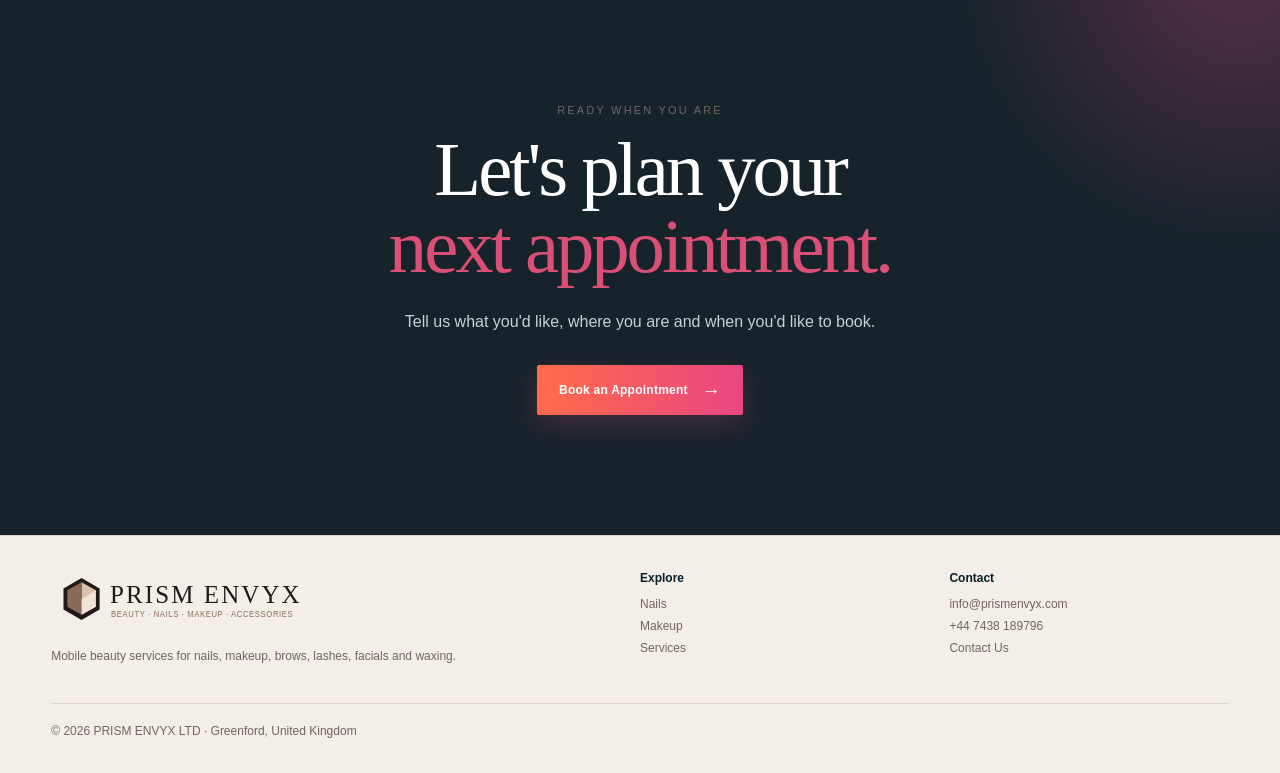
==== commit 27f75952: "Add brows lashes facials and waxing to homepage" ====
--- a/index.html
+++ b/index.html
@@ -8,7 +8,7 @@
 <div class="container video-hero-content">
 <div class="eyebrow">MOBILE BEAUTY · GREENFORD & SURROUNDING AREAS</div>
 <h1><span>Beauty that</span><em>comes to you.</em></h1>
-<p class="video-hero-lead">Nails, manicures, pedicures and makeup — beautifully done in your own space.</p>
+<p class="video-hero-lead">Nails, manicures, pedicures, makeup, brows, lashes, facials and body waxing — beauty services arranged around you.</p>
 <div class="actions"><a class="btn video-btn-primary" href="contact.html">Book an Appointment <span>→</span></a><a class="video-text-link" href="services.html">Explore services <span>→</span></a></div>
 <div class="video-hero-meta"><span>Home appointments</span><span>Personalised looks</span><span>Clear starting prices</span></div>
 </div><div class="video-hero-scroll">SCROLL TO EXPLORE <span>↓</span></div>
@@ -17,13 +17,13 @@
 <section class="home-intro">
 <div class="container home-intro-grid">
 <div><div class="eyebrow">The Prism Envyx difference</div><h2 class="serif">Beauty designed around <em>you.</em></h2></div>
-<div><p>From a fresh manicure to occasion makeup, Prism Envyx brings a polished beauty experience to your space. Choose your service, tell us what you have in mind and we'll take care of the rest.</p><a class="text-arrow" href="about.html">Discover Prism Envyx <span>→</span></a></div>
+<div><p>From a fresh manicure and occasion makeup to brows, lashes, facials and body waxing, Prism Envyx brings a personal beauty experience to your space. Choose your service, tell me what you have in mind and I will confirm the details.</p><a class="text-arrow" href="about.html">Discover Prism Envyx <span>→</span></a></div>
 </div>
 </section>
 
 <section class="home-services">
 <div class="container">
-<div class="home-section-heading"><div><div class="eyebrow">What we offer</div><h2 class="serif">Your beauty menu.</h2></div><p>Simple services, personalised to the look you want.</p></div>
+<div class="home-section-heading"><div><div class="eyebrow">What we offer</div><h2 class="serif">Your beauty menu.</h2></div><p>From nail and makeup appointments to brow, lash, facial and waxing services, choose the treatment that suits you.</p></div>
 <div class="home-service-grid">
 <a class="home-service-card featured" href="nails.html"><div class="home-service-image"><img src="https://images.unsplash.com/photo-1632345031435-8727f6897d53?auto=format&fit=crop&w=1200&q=85" alt="Nail service"></div><div class="home-service-content"><span class="service-number">01</span><h3>Nails</h3><p>Manicures, gel, French finishes, nail art and more.</p><span class="text-arrow">Explore nails <b>→</b></span></div></a>
 <a class="home-service-card" href="makeup.html"><div class="home-service-image"><img src="https://images.pexels.com/photos/8092582/pexels-photo-8092582.jpeg?auto=compress&cs=tinysrgb&w=1200" alt="Professional makeup artist at work"></div><div class="home-service-content"><span class="service-number">02</span><h3>Makeup</h3><p>Natural glow, soft glam and occasion-ready looks.</p><span class="text-arrow">Explore makeup <b>→</b></span></div></a>
@@ -48,7 +48,7 @@
 
 <section class="home-process">
 <div class="container"><div class="home-section-heading centered"><div><div class="eyebrow">How it works</div><h2 class="serif">Simple from start to finish.</h2></div></div>
-<div class="home-process-grid"><div><span>01</span><h3>Choose</h3><p>Pick nails, makeup or the beauty service you want.</p></div><div><span>02</span><h3>Enquire</h3><p>Send your preferred date, postcode and any details or reference images.</p></div><div><span>03</span><h3>Confirm</h3><p>We'll check availability and confirm the appointment with you.</p></div></div>
+<div class="home-process-grid"><div><span>01</span><h3>Choose</h3><p>Choose nails, makeup, brows, lashes, facial or waxing services.</p></div><div><span>02</span><h3>Enquire</h3><p>Send your preferred date, postcode and any details or reference images.</p></div><div><span>03</span><h3>Confirm</h3><p>We'll check availability and confirm the appointment with you.</p></div></div>
 </div>
 </section>
 
@@ -58,4 +58,4 @@
 </section>
 
 <section class="home-cta"><div class="container"><div class="eyebrow">Ready when you are</div><h2 class="serif">Let's plan your<br><em>next appointment.</em></h2><p>Tell us what you'd like, where you are and when you'd like to book.</p><a class="btn video-btn-primary" href="contact.html">Book an Appointment <span>→</span></a></div></section>
-</main><footer><div class="container footer-grid"><div><a class="brand footer-brand" href="index.html"><img src="assets/logo-v4.svg" alt="Prism Envyx"></a><p>Mobile beauty services for nails, manicures, pedicures and makeup.</p></div><div><div class="footer-title">Explore</div><div class="footer-links"><a href="nails.html">Nails</a><a href="makeup.html">Makeup</a><a href="services.html">Services</a></div></div><div><div class="footer-title">Contact</div><div class="footer-links"><a href="mailto:info@prismenvyx.com">info@prismenvyx.com</a><a href="tel:+447438189796">+44 7438 189796</a><a href="contact.html">Contact Us</a></div></div></div><div class="container" style="margin-top:28px;padding-top:20px;border-top:1px solid #ddd3ca">© 2026 PRISM ENVYX LTD · Greenford, United Kingdom</div></footer><script src="assets/site.js"></script></body></html>+</main><footer><div class="container footer-grid"><div><a class="brand footer-brand" href="index.html"><img src="assets/logo-v4.svg" alt="Prism Envyx"></a><p>Mobile beauty services for nails, makeup, brows, lashes, facials and waxing.</p></div><div><div class="footer-title">Explore</div><div class="footer-links"><a href="nails.html">Nails</a><a href="makeup.html">Makeup</a><a href="services.html">Services</a></div></div><div><div class="footer-title">Contact</div><div class="footer-links"><a href="mailto:info@prismenvyx.com">info@prismenvyx.com</a><a href="tel:+447438189796">+44 7438 189796</a><a href="contact.html">Contact Us</a></div></div></div><div class="container" style="margin-top:28px;padding-top:20px;border-top:1px solid #ddd3ca">© 2026 PRISM ENVYX LTD · Greenford, United Kingdom</div></footer><script src="assets/site.js"></script></body></html>
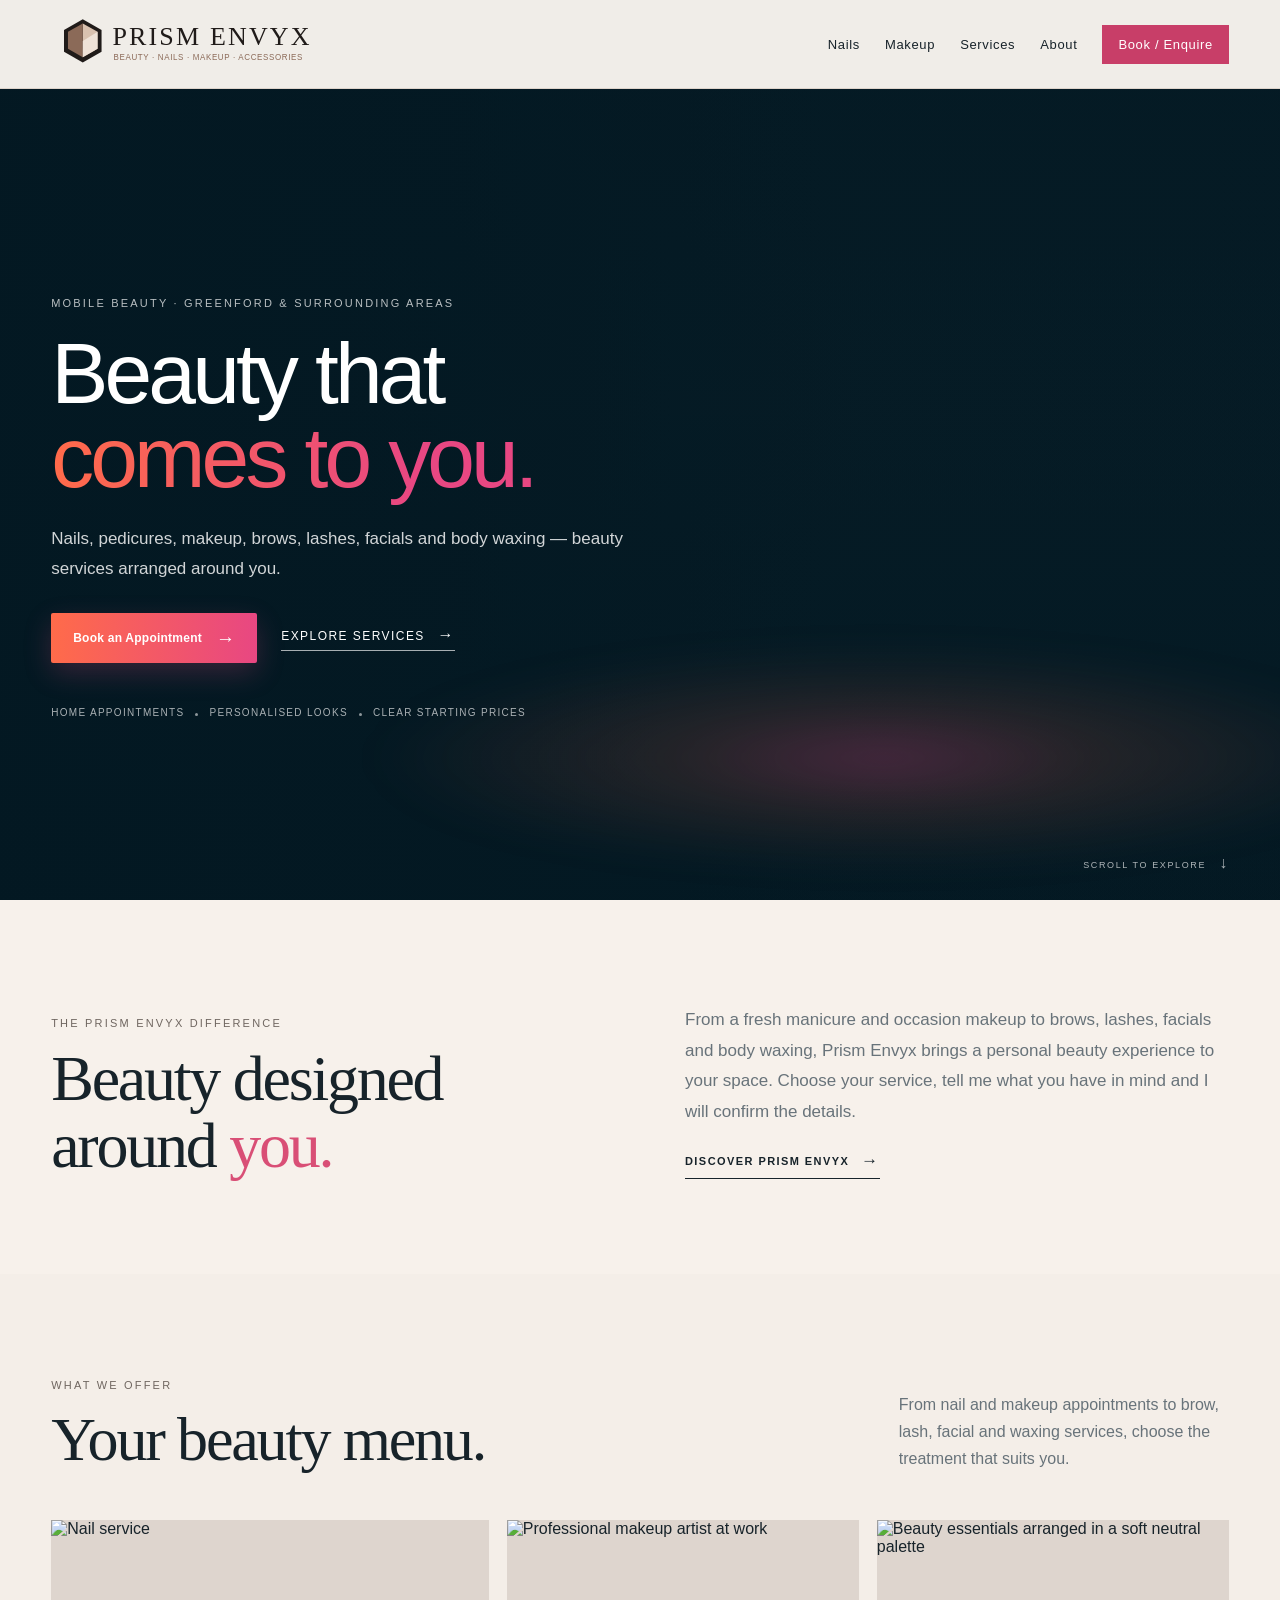
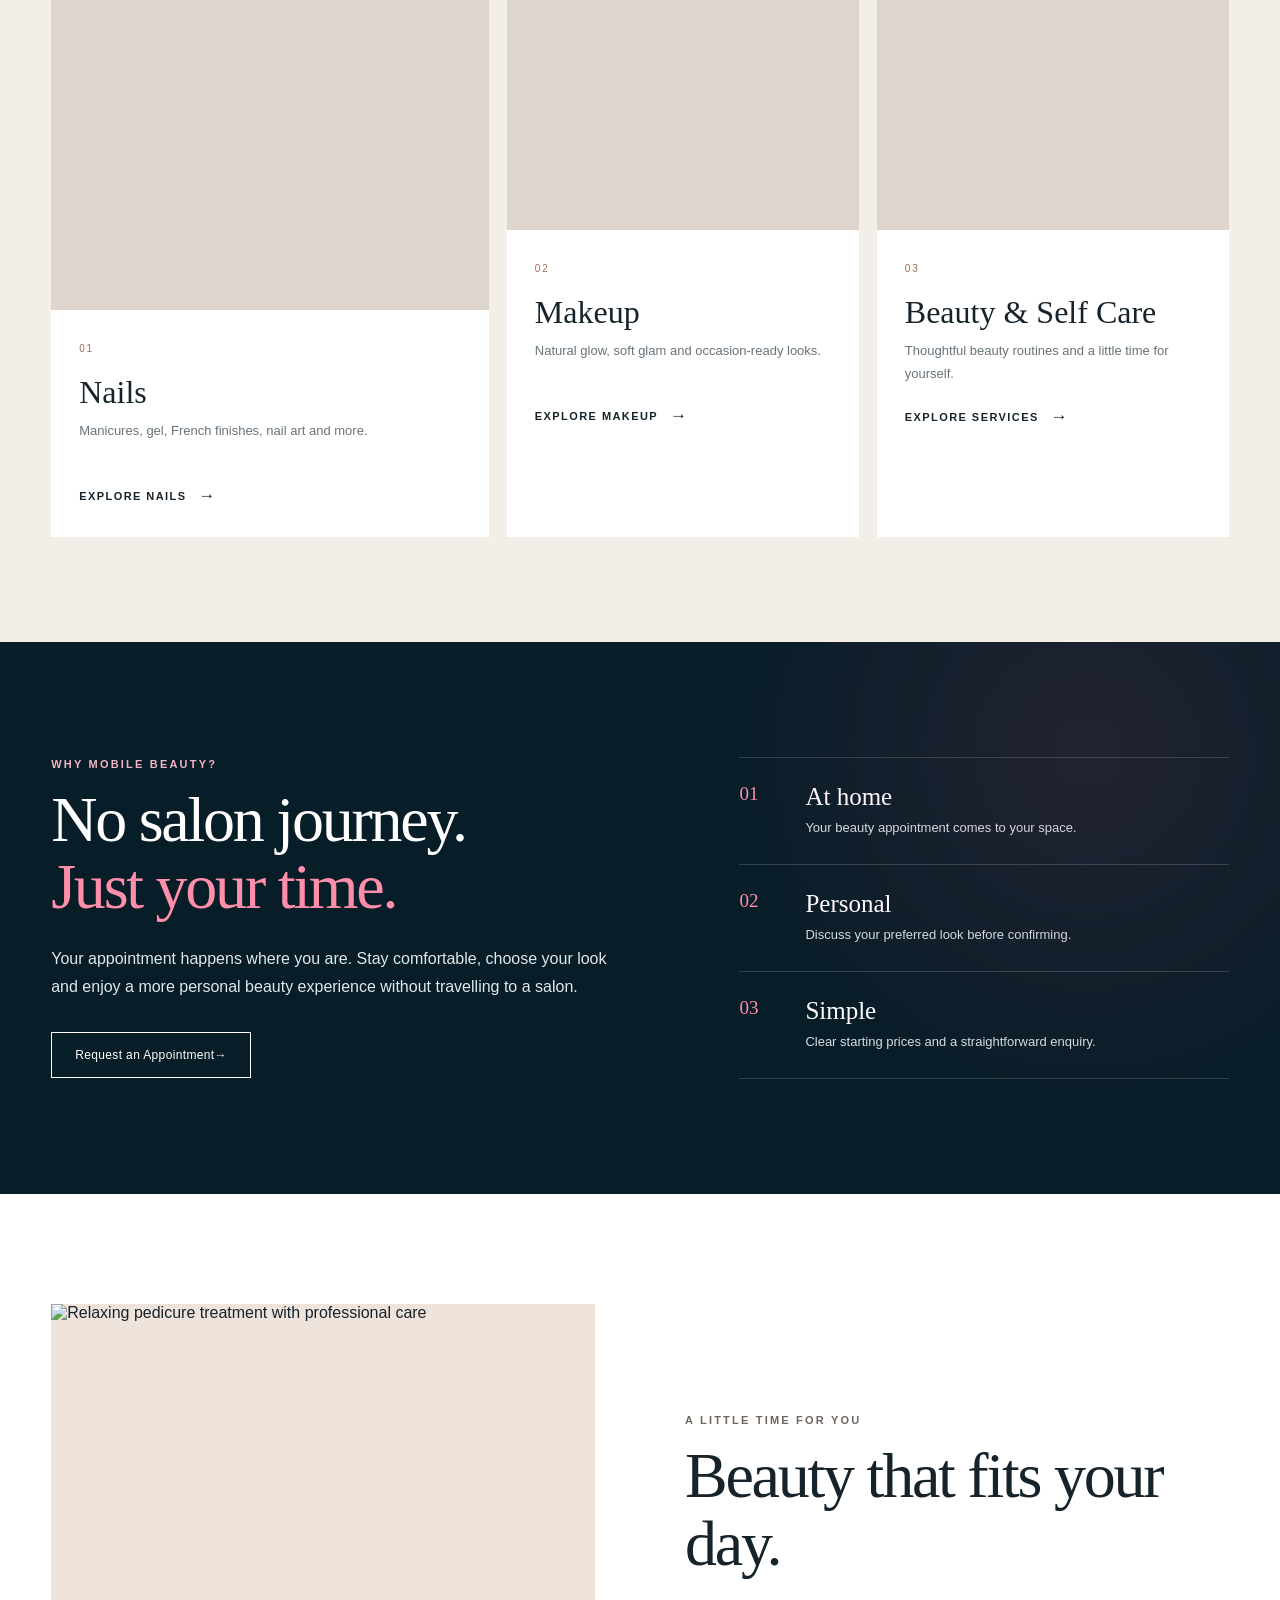
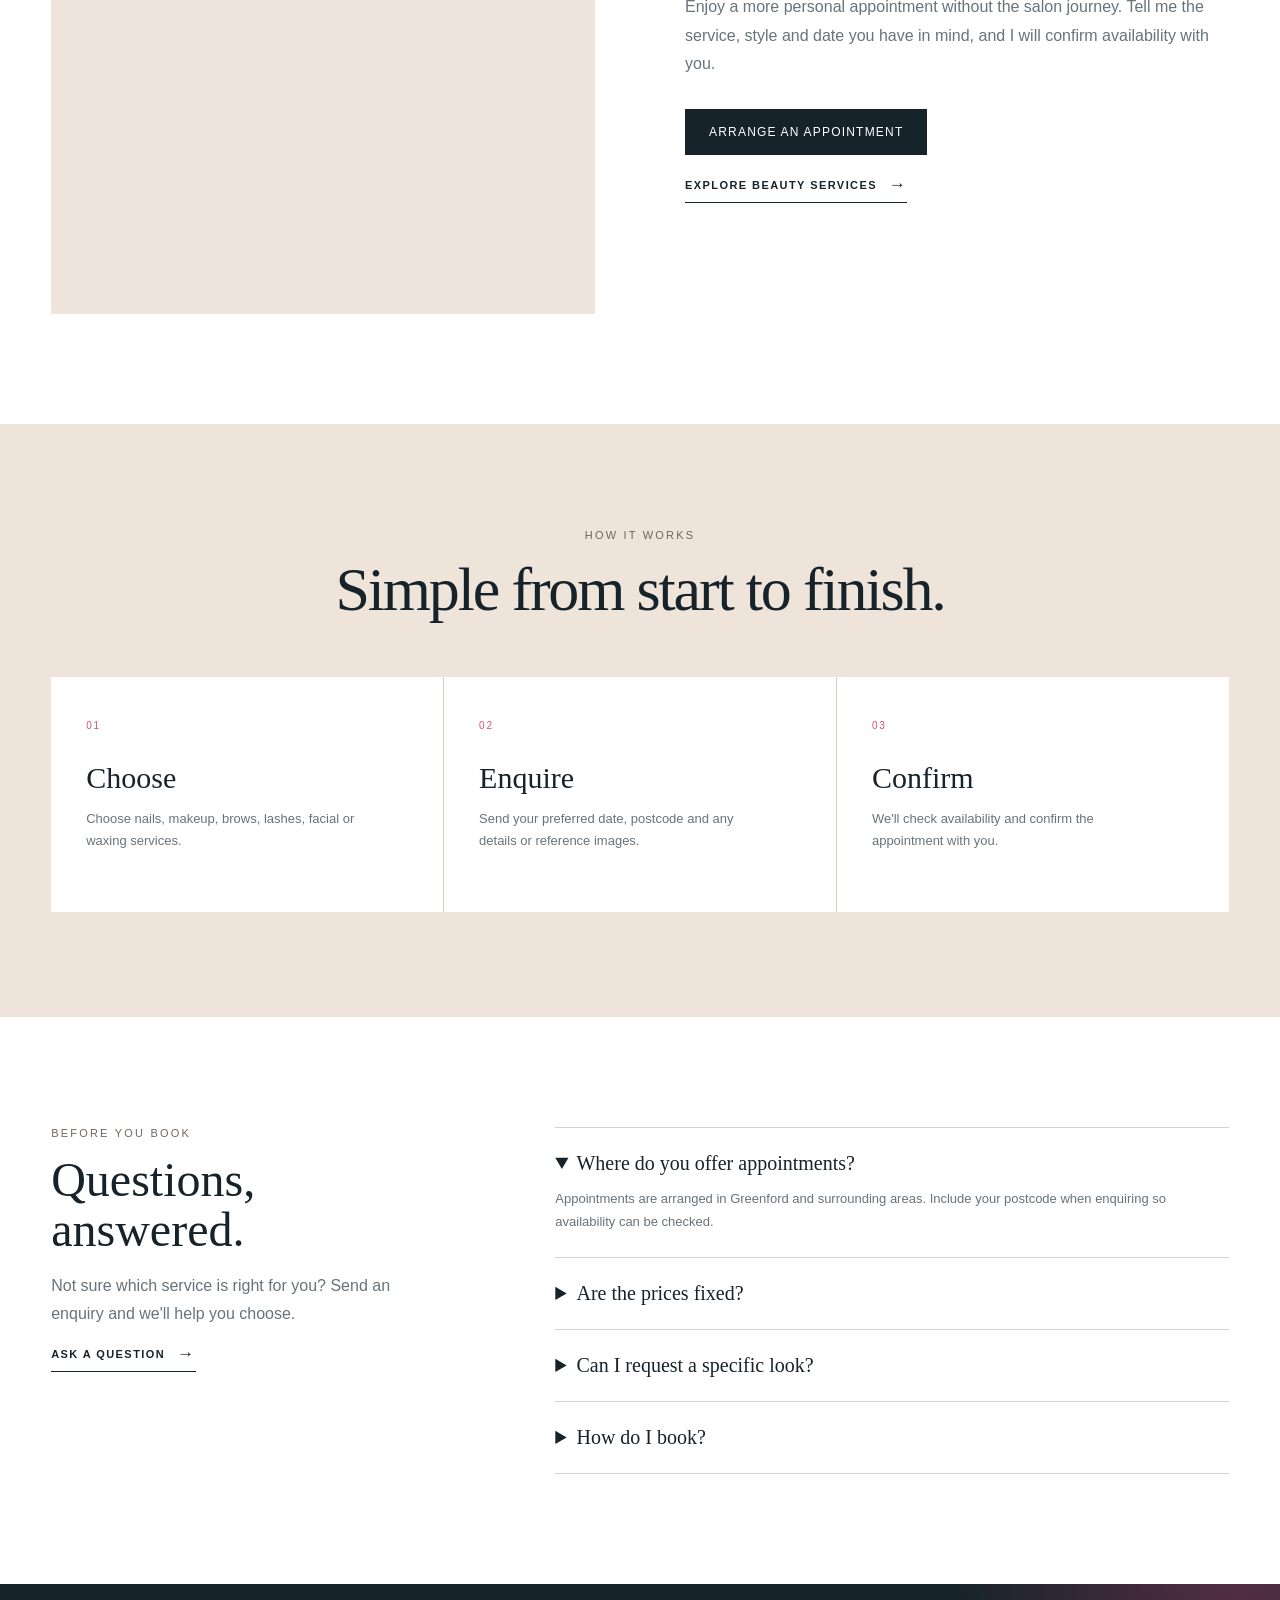
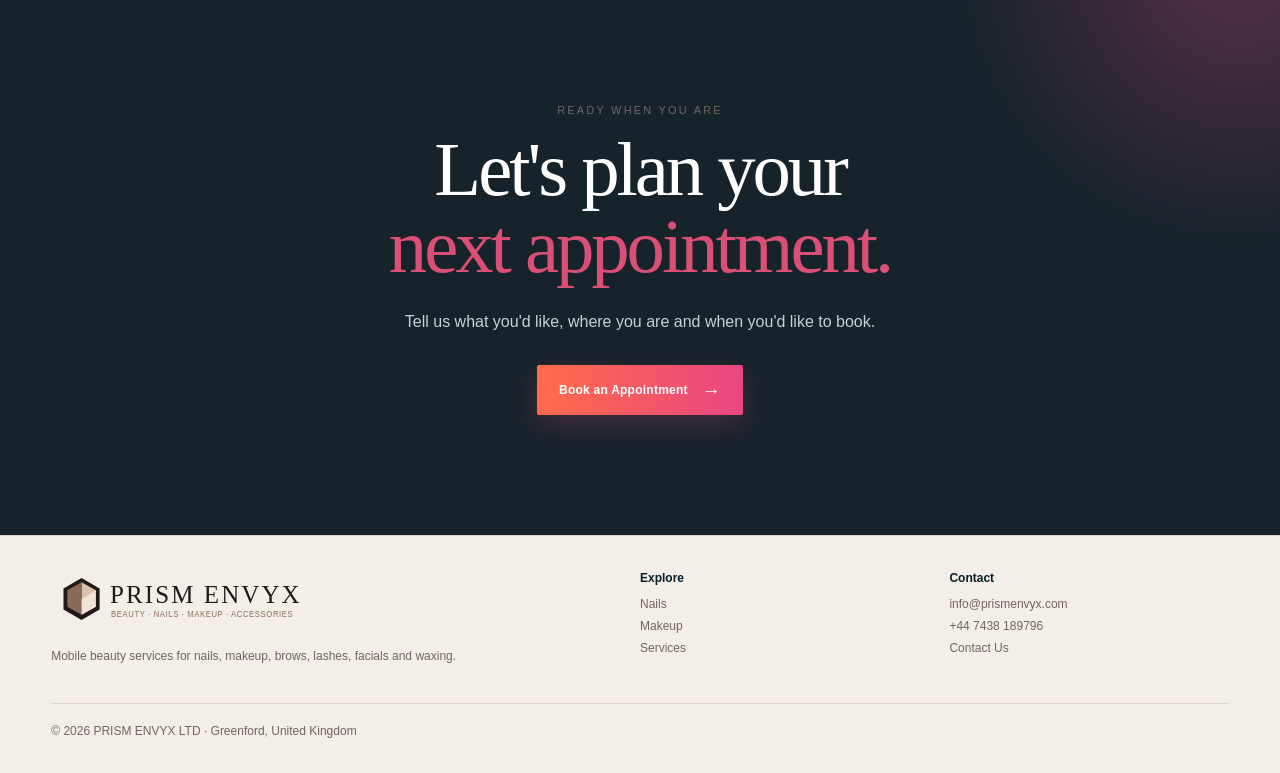
==== commit 9548af66: "Standardise logo and website styling" ====
--- a/index.html
+++ b/index.html
@@ -1,6 +1,6 @@
 <!doctype html><html lang="en"><head><meta charset="utf-8"><meta name="viewport" content="width=device-width,initial-scale=1">
-<title>Prism Envyx | Beauty, Nails & Makeup</title><meta name="description" content="Prism Envyx offers mobile nails, manicures, pedicures and makeup appointments in Greenford and surrounding areas."><link rel="stylesheet" href="assets/style.css?v=20261013-online"><link rel="icon" href="assets/favicon.svg" type="image/svg+xml"></head><body class="home-page">
-<header class="video-header"><div class="container nav"><a class="brand" href="index.html"><img src="assets/logo-light.svg" alt="Prism Envyx"></a><button class="menu" data-menu aria-label="Open menu">☰</button><nav class="navlinks"><a href="nails.html">Nails</a><a href="makeup.html">Makeup</a><a href="services.html">Services</a><a href="about.html">About</a><a class="nav-cta" href="contact.html">Book / Enquire</a></nav></div></header>
+<title>Prism Envyx | Beauty, Nails & Makeup</title><meta name="description" content="Prism Envyx offers mobile nails, manicures, pedicures and makeup appointments in Greenford and surrounding areas."><link rel="stylesheet" href="assets/style.css?v=20261013-brandfix"><link rel="icon" href="assets/favicon.svg" type="image/svg+xml"></head><body class="home-page">
+<header class="video-header"><div class="container nav"><a class="brand" href="index.html"><img src="assets/logo-v4.svg" alt="Prism Envyx"></a><button class="menu" data-menu aria-label="Open menu">☰</button><nav class="navlinks"><a href="nails.html">Nails</a><a href="makeup.html">Makeup</a><a href="services.html">Services</a><a href="about.html">About</a><a class="nav-cta" href="contact.html">Book / Enquire</a></nav></div></header>
 <main>
 <section class="video-hero">
 <video class="video-hero-media" autoplay muted loop playsinline preload="metadata" poster="https://images.unsplash.com/photo-1709477542170-f11ee7d471a0?auto=format&fit=crop&w=1800&q=85" aria-hidden="true"><source src="https://videos.pexels.com/video-files/3181792/3181792-uhd_2560_1440_25fps.mp4" type="video/mp4"></video>
@@ -8,7 +8,7 @@
 <div class="container video-hero-content">
 <div class="eyebrow">MOBILE BEAUTY · GREENFORD & SURROUNDING AREAS</div>
 <h1><span>Beauty that</span><em>comes to you.</em></h1>
-<p class="video-hero-lead">Nails, manicures, pedicures, makeup, brows, lashes, facials and body waxing — beauty services arranged around you.</p>
+<p class="video-hero-lead">Nails, pedicures, makeup, brows, lashes, facials and body waxing — beauty services arranged around you.</p>
 <div class="actions"><a class="btn video-btn-primary" href="contact.html">Book an Appointment <span>→</span></a><a class="video-text-link" href="services.html">Explore services <span>→</span></a></div>
 <div class="video-hero-meta"><span>Home appointments</span><span>Personalised looks</span><span>Clear starting prices</span></div>
 </div><div class="video-hero-scroll">SCROLL TO EXPLORE <span>↓</span></div>
--- a/assets/style.css
+++ b/assets/style.css
@@ -324,3 +324,20 @@
 .home-page .home-service-image img,.home-page .home-editorial-image img,.service-card img{object-position:center}
 @media(max-width:900px){.home-page .video-header .brand img{width:220px!important;max-width:62vw}}
 @media(max-width:520px){.home-page .video-header .brand img{width:195px!important;max-width:64vw}}
+
+
+/* 13 Oct 2026 — unified brand identity and service-menu corrections */
+.brand img{filter:none!important;opacity:1!important}
+.video-header .brand img{filter:none!important}
+.home-page .video-header{background:rgba(248,244,239,.97)!important;border-bottom:1px solid #ddd3ca!important}
+.home-page .video-header .navlinks a{color:#17232a!important;text-shadow:none!important}
+.home-page .video-header .navlinks a:hover{color:#c83e68!important}
+.home-page .video-header .navlinks .nav-cta{color:#fff!important;background:#c83e68!important;border-color:#c83e68!important}
+.home-page .video-header .menu{color:#17232a!important}
+.home-page .video-header .nav-cta{backdrop-filter:none!important;-webkit-backdrop-filter:none!important}
+.service-menu .service-card{height:100%;display:flex;flex-direction:column}
+.service-menu .service-card .pad{display:flex;flex:1;flex-direction:column;align-items:flex-start}
+.service-menu .service-card .card-link{margin-top:auto;padding-top:18px}
+.service-menu .service-card .price{margin-top:8px}
+@media(max-width:850px){.service-menu{grid-template-columns:repeat(2,minmax(0,1fr))}}
+@media(max-width:560px){.service-menu{grid-template-columns:1fr}}
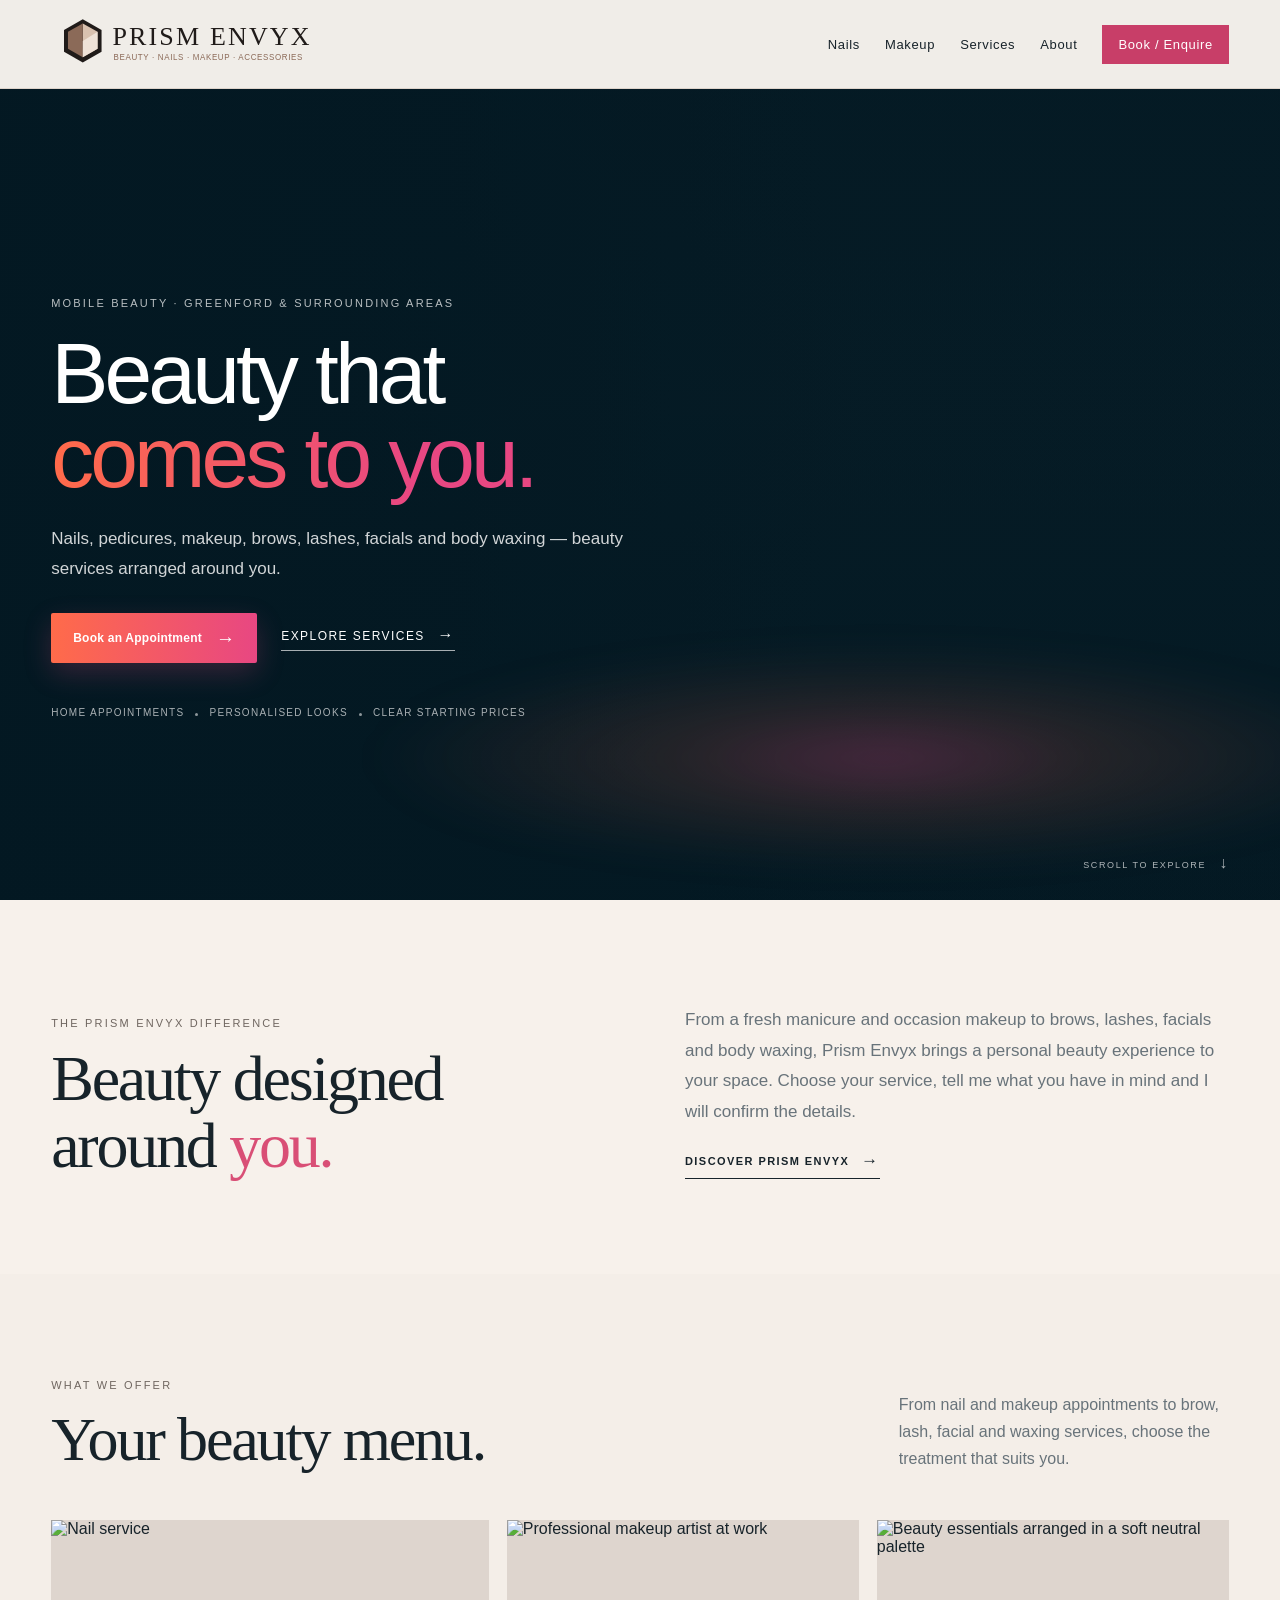
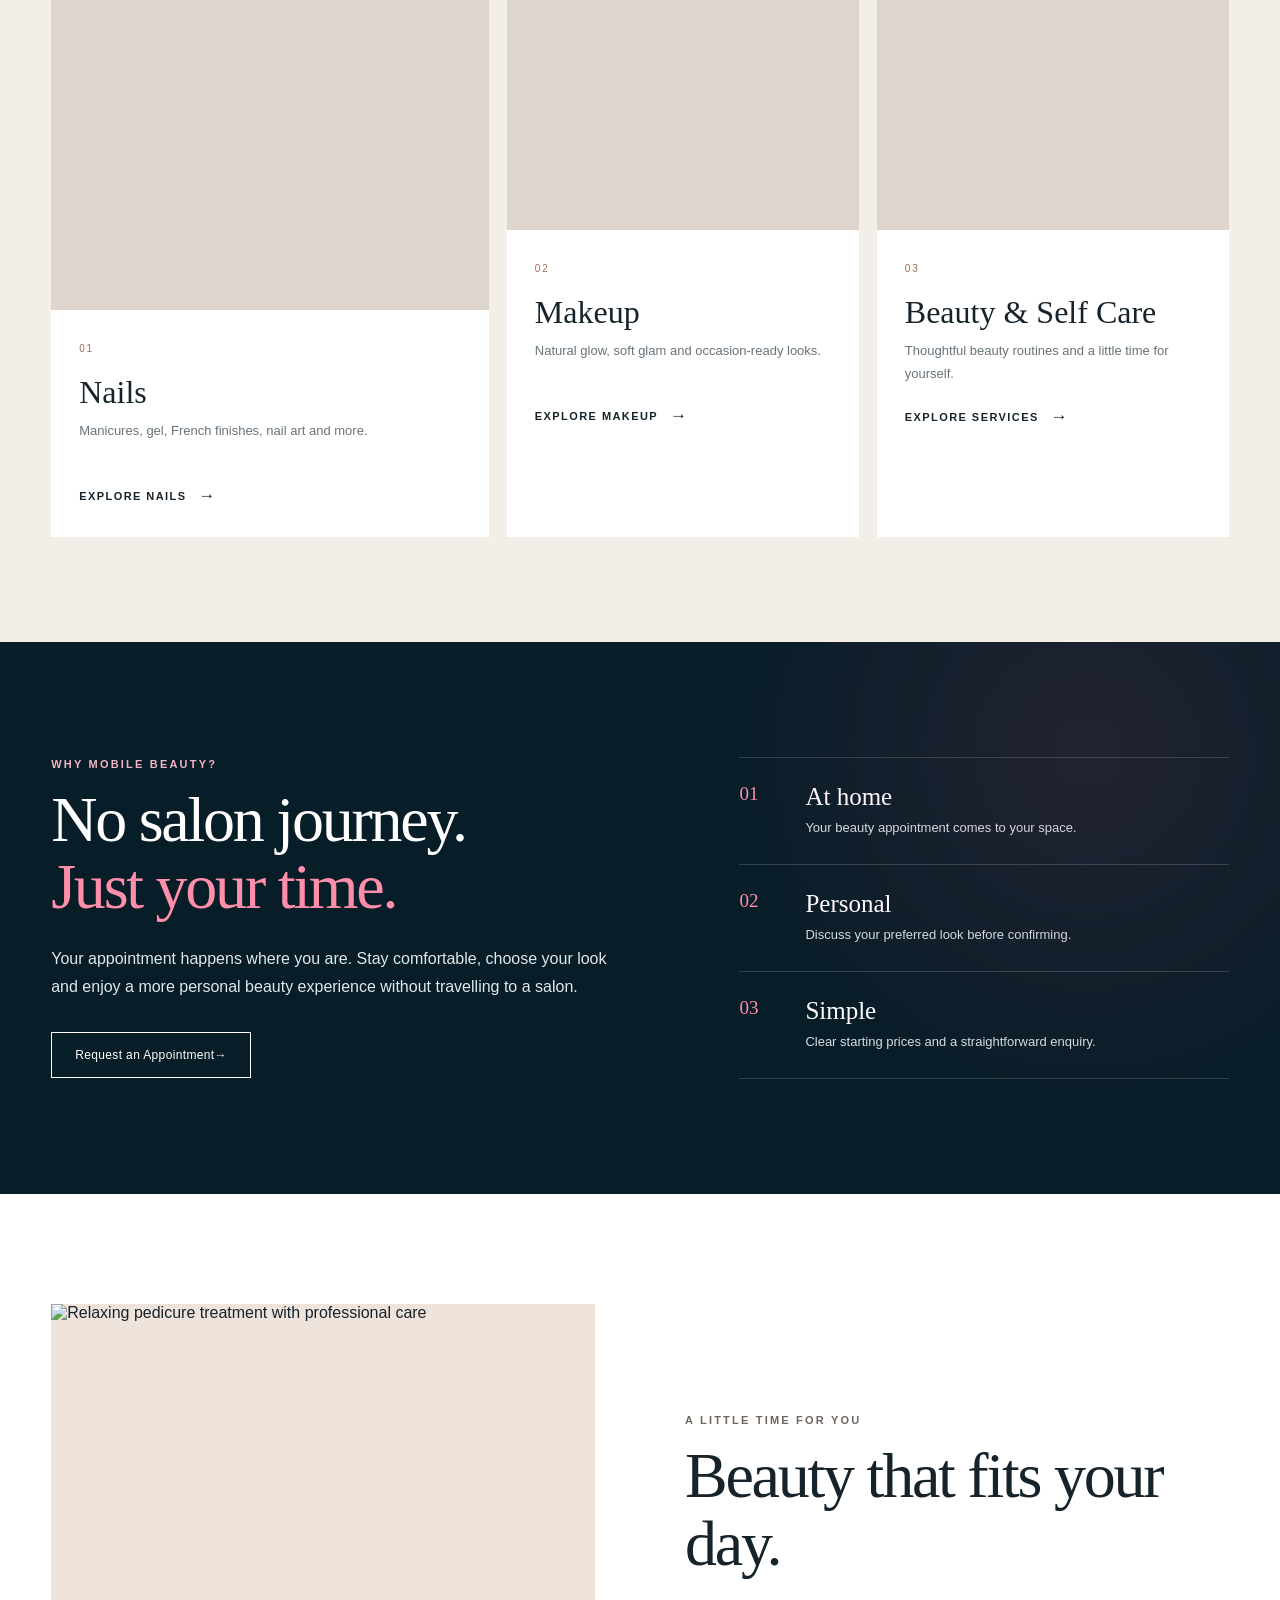
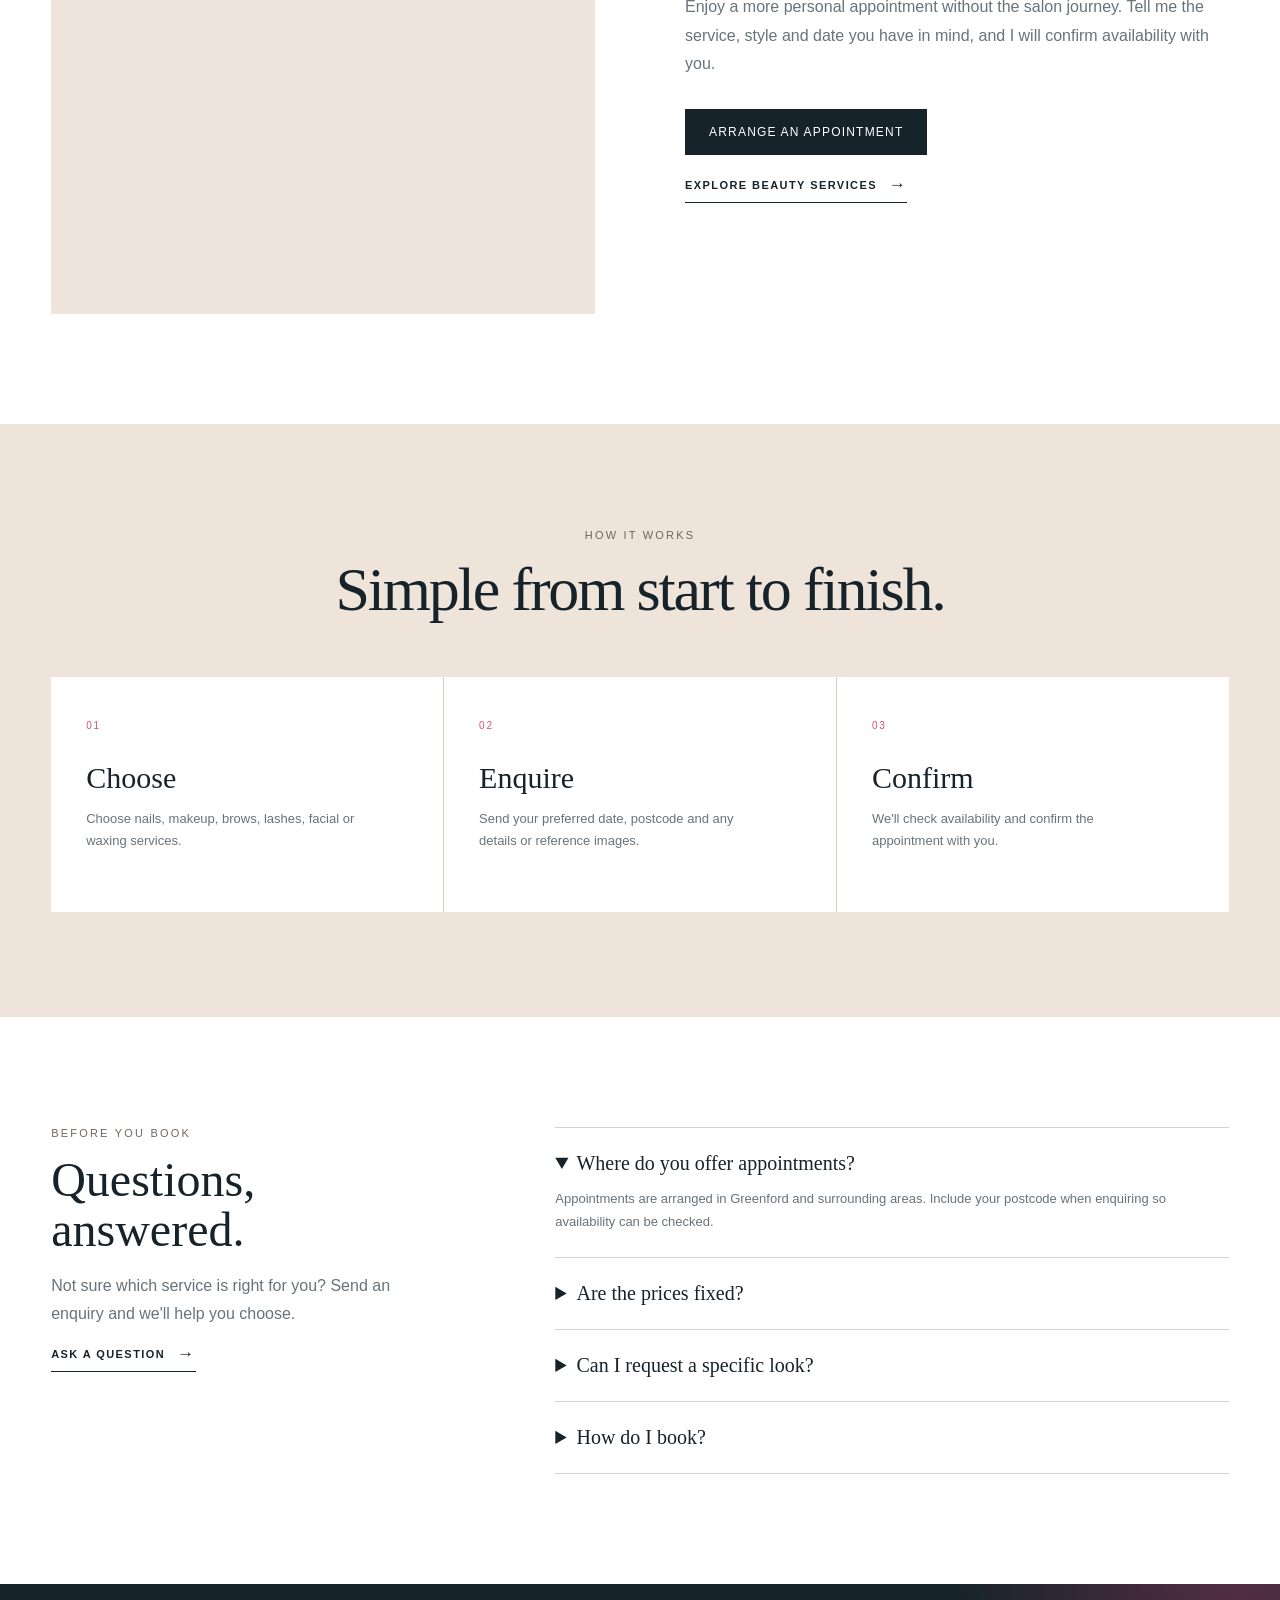
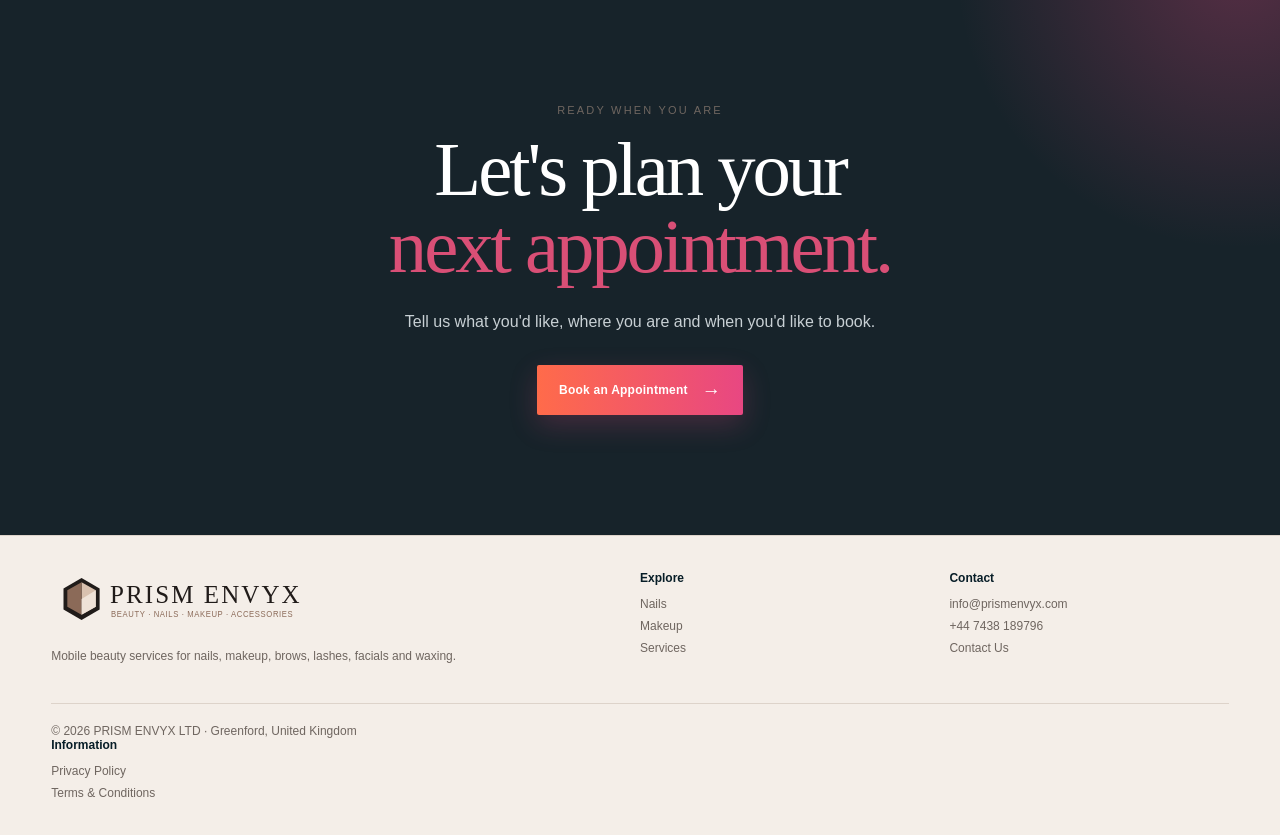
==== commit 863a9925: "Publish updated UK service terms and privacy policy; remove shipping and returns links" ====
--- a/index.html
+++ b/index.html
@@ -1,5 +1,5 @@
 <!doctype html><html lang="en"><head><meta charset="utf-8"><meta name="viewport" content="width=device-width,initial-scale=1">
-<title>Prism Envyx | Beauty, Nails & Makeup</title><meta name="description" content="Prism Envyx offers mobile nails, manicures, pedicures and makeup appointments in Greenford and surrounding areas."><link rel="stylesheet" href="assets/style.css?v=20261013-brandfix"><link rel="icon" href="assets/favicon.svg" type="image/svg+xml"></head><body class="home-page">
+<title>Prism Envyx | Mobile Beauty, Nails, Brows &amp; Makeup</title><meta name="description" content="Prism Envyx offers mobile nails, makeup, eyebrow and eyelash treatments, facials and body waxing in Greenford and surrounding areas."><link rel="stylesheet" href="assets/style.css?v=20261013-brandfix"><link rel="icon" href="assets/favicon.svg" type="image/svg+xml"></head><body class="home-page">
 <header class="video-header"><div class="container nav"><a class="brand" href="index.html"><img src="assets/logo-v4.svg" alt="Prism Envyx"></a><button class="menu" data-menu aria-label="Open menu">☰</button><nav class="navlinks"><a href="nails.html">Nails</a><a href="makeup.html">Makeup</a><a href="services.html">Services</a><a href="about.html">About</a><a class="nav-cta" href="contact.html">Book / Enquire</a></nav></div></header>
 <main>
 <section class="video-hero">
@@ -58,4 +58,4 @@
 </section>
 
 <section class="home-cta"><div class="container"><div class="eyebrow">Ready when you are</div><h2 class="serif">Let's plan your<br><em>next appointment.</em></h2><p>Tell us what you'd like, where you are and when you'd like to book.</p><a class="btn video-btn-primary" href="contact.html">Book an Appointment <span>→</span></a></div></section>
-</main><footer><div class="container footer-grid"><div><a class="brand footer-brand" href="index.html"><img src="assets/logo-v4.svg" alt="Prism Envyx"></a><p>Mobile beauty services for nails, makeup, brows, lashes, facials and waxing.</p></div><div><div class="footer-title">Explore</div><div class="footer-links"><a href="nails.html">Nails</a><a href="makeup.html">Makeup</a><a href="services.html">Services</a></div></div><div><div class="footer-title">Contact</div><div class="footer-links"><a href="mailto:info@prismenvyx.com">info@prismenvyx.com</a><a href="tel:+447438189796">+44 7438 189796</a><a href="contact.html">Contact Us</a></div></div></div><div class="container" style="margin-top:28px;padding-top:20px;border-top:1px solid #ddd3ca">© 2026 PRISM ENVYX LTD · Greenford, United Kingdom</div></footer><script src="assets/site.js"></script></body></html>+</main><footer><div class="container footer-grid"><div><a class="brand footer-brand" href="index.html"><img src="assets/logo-v4.svg" alt="Prism Envyx"></a><p>Mobile beauty services for nails, makeup, brows, lashes, facials and waxing.</p></div><div><div class="footer-title">Explore</div><div class="footer-links"><a href="nails.html">Nails</a><a href="makeup.html">Makeup</a><a href="services.html">Services</a></div></div><div><div class="footer-title">Contact</div><div class="footer-links"><a href="mailto:info@prismenvyx.com">info@prismenvyx.com</a><a href="tel:+447438189796">+44 7438 189796</a><a href="contact.html">Contact Us</a></div></div></div><div class="container" style="margin-top:28px;padding-top:20px;border-top:1px solid #ddd3ca">© 2026 PRISM ENVYX LTD · Greenford, United Kingdom<div><div class="footer-title">Information</div><div class="footer-links"><a href="privacy.html">Privacy Policy</a><a href="terms.html">Terms &amp; Conditions</a></div></div></div></footer><script src="assets/site.js"></script></body></html>
